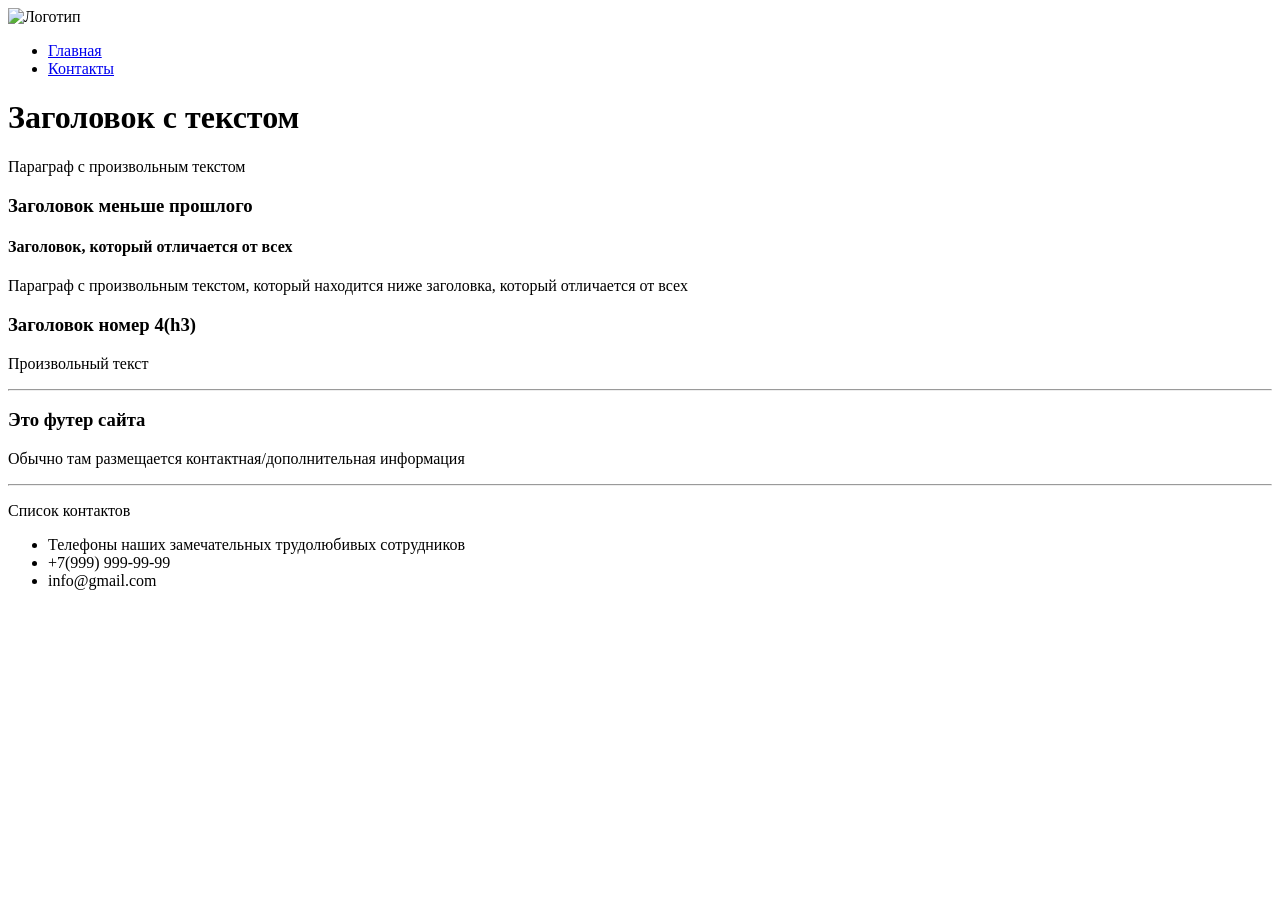
==== index.html @ b41cf0ed "fix" ====
<!DOCTYPE html>
<html lang="ru">
<head>
    <meta charset="UTF-8">
    <title>Главная страница</title>
    <link rel="stylesheet" href="style.css">
</head>
<body>
    <header>
        <img src="assets/head-icon.jpg" alt="Логотип" width="150px" height="150px">
        <nav class="bread">
            <ul>
                <li><a href="index.html">Главная</a></li>
                <li><a href="contacts.html">Контакты</a></li>
            </ul>
        </nav>
    </header>

    <main>
        <h1>Заголовок с текстом</h1>
        <p>Параграф с произвольным текстом</p>
        
        <h3>Заголовок меньше прошлого</h3>
        
        <h4>Заголовок, который отличается от всех</h4>
        <p>Параграф с произвольным текстом, который находится ниже заголовка, который отличается от всех</p>
        
        <h3>Заголовок номер 4(h3)</h3>
        <p>Произвольный текст</p>

        <hr>
    </main>

    <footer>
        <h3>Это футер сайта</h3>
        <p>Обычно там размещается контактная/дополнительная информация</p>
        
        <hr>

        <p>Список контактов</p>
        <ul>
            <li>Телефоны наших замечательных трудолюбивых сотрудников</li>
            <li>+7(999) 999-99-99</li>
            <li>info@gmail.com</li>
        </ul>
    </footer>
</body>
</html>
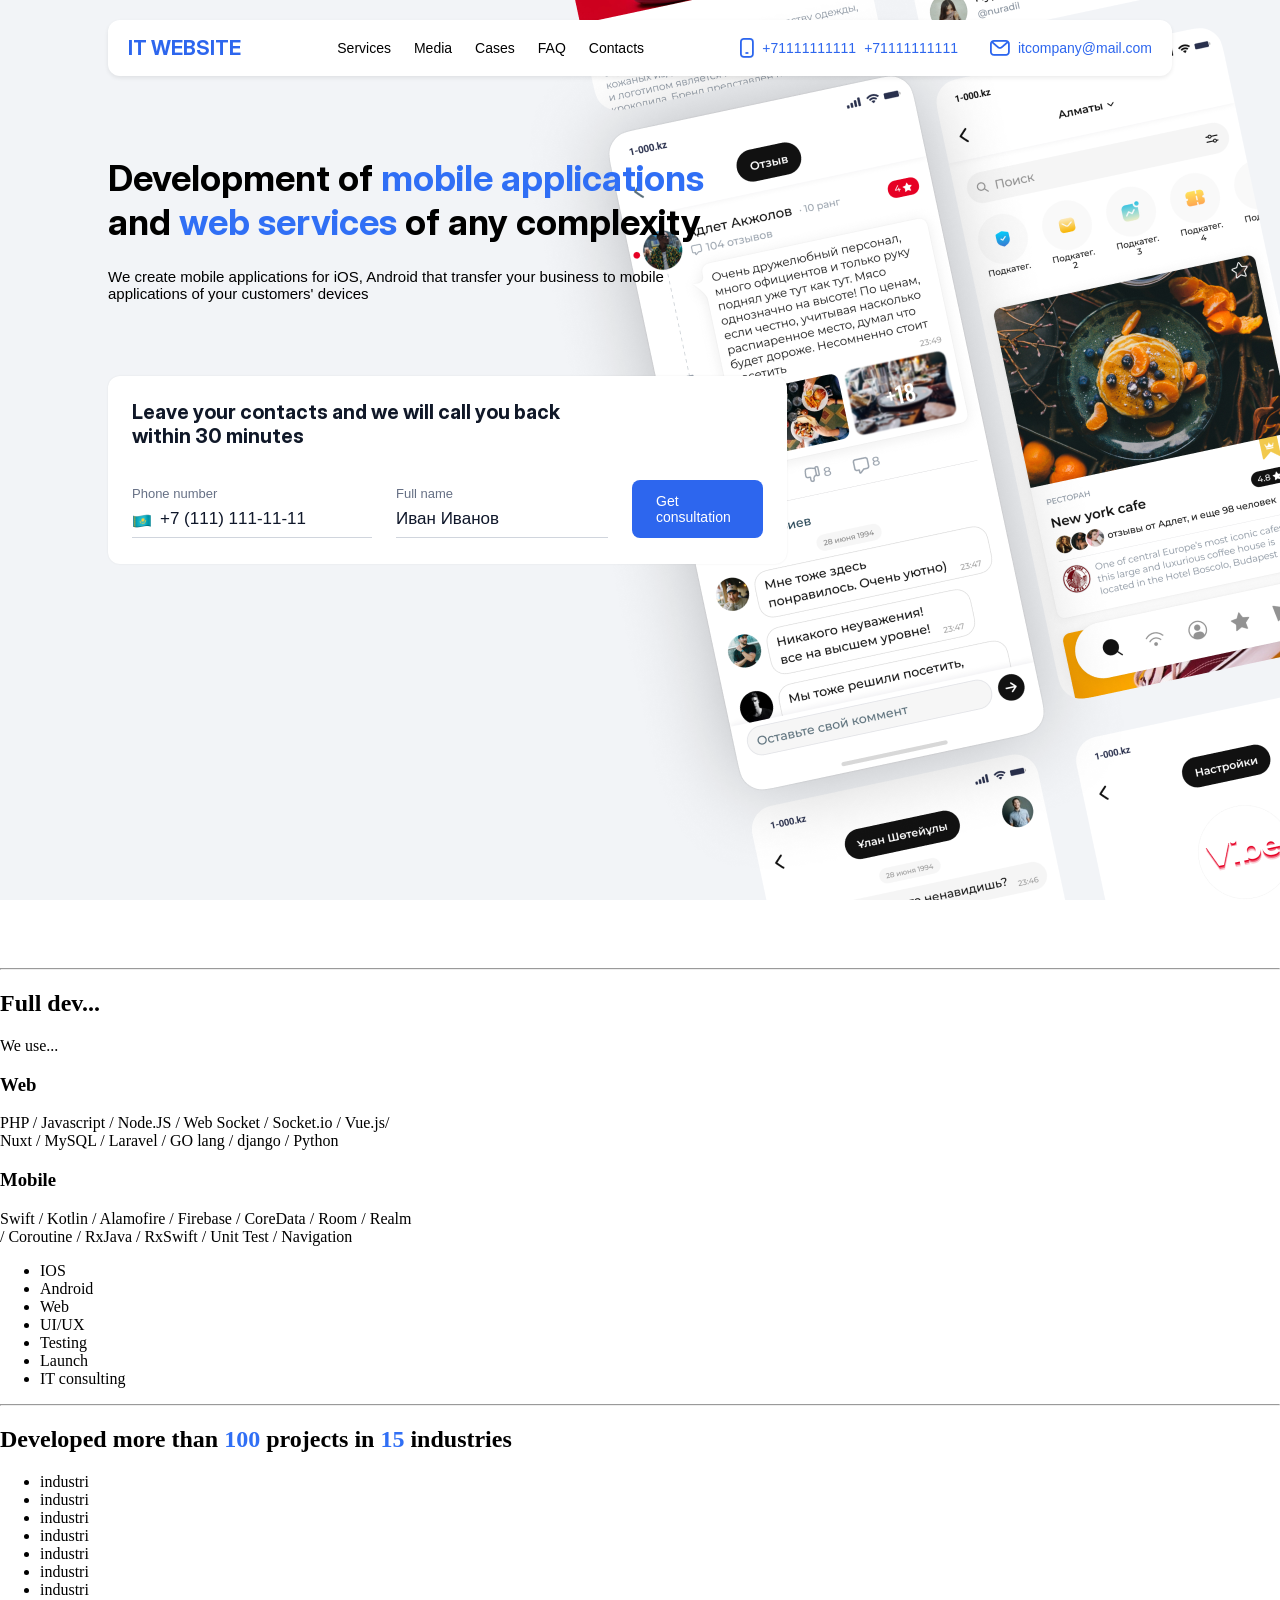
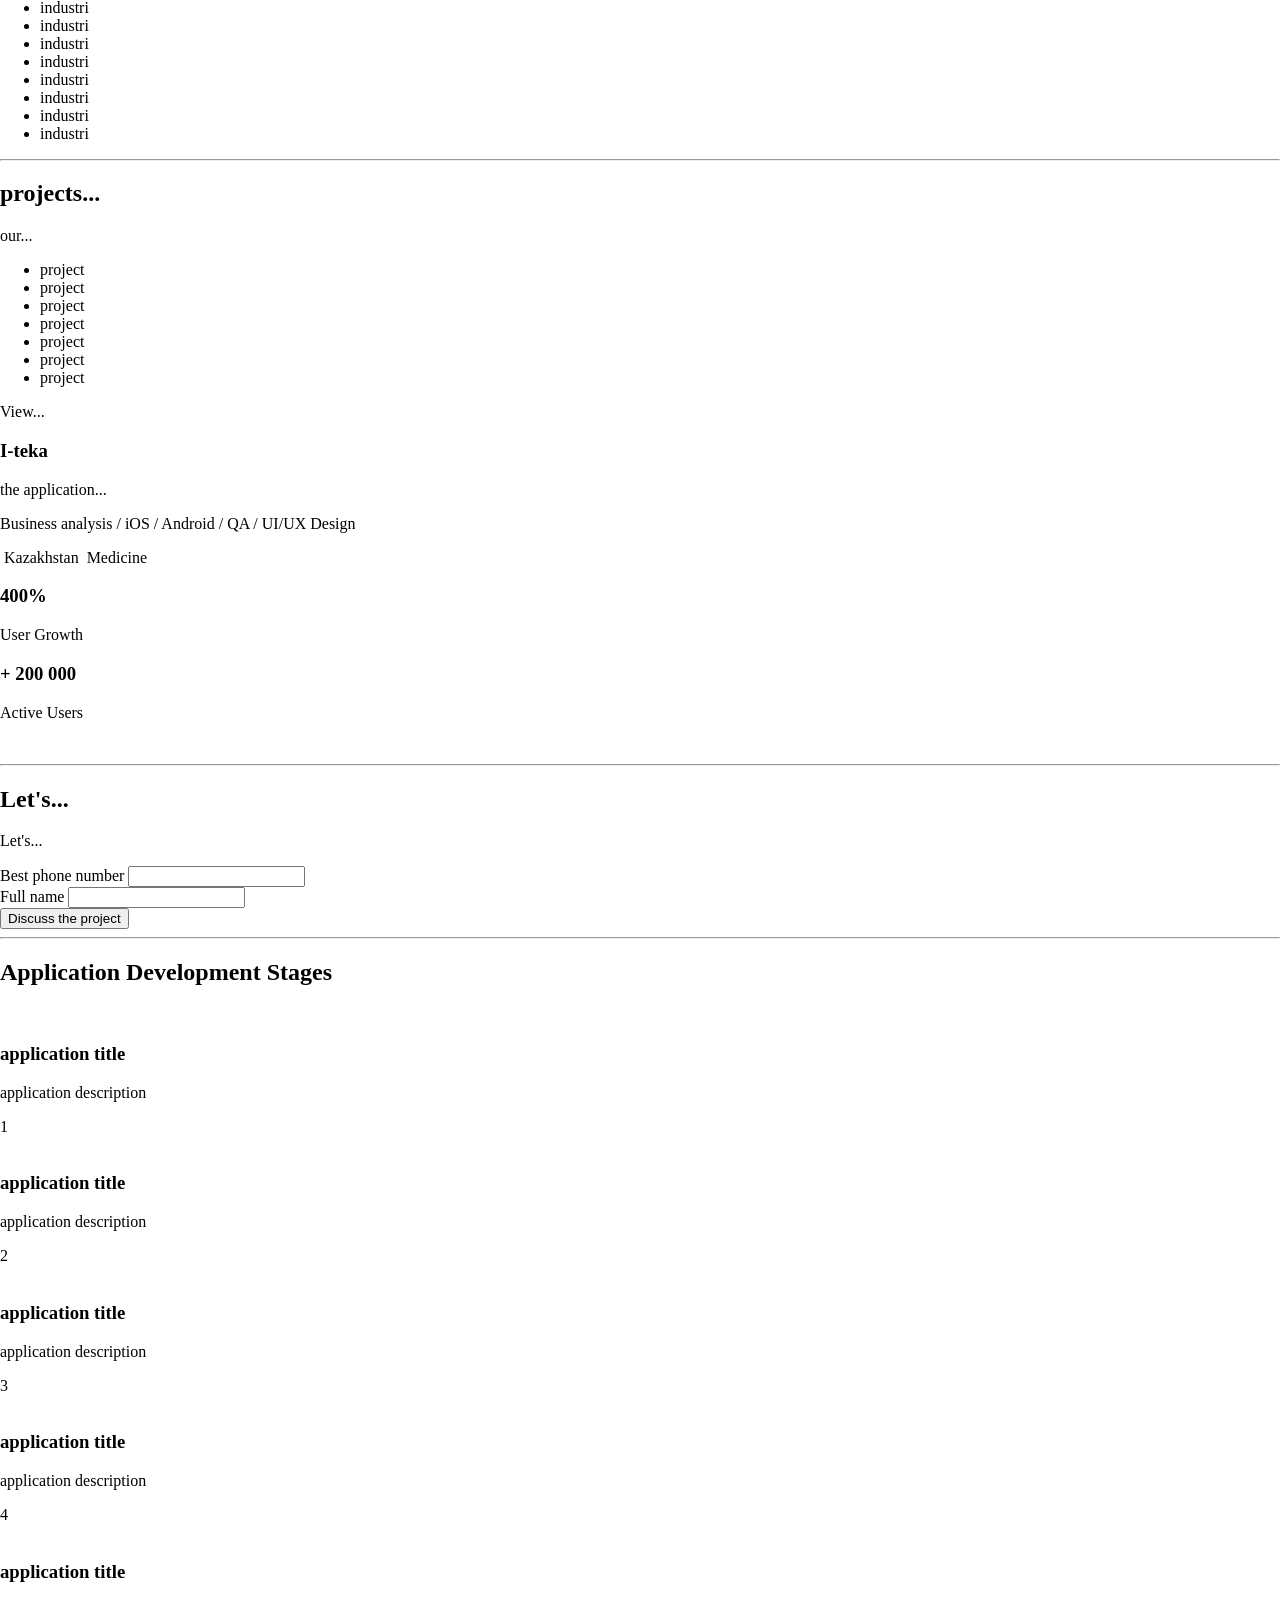
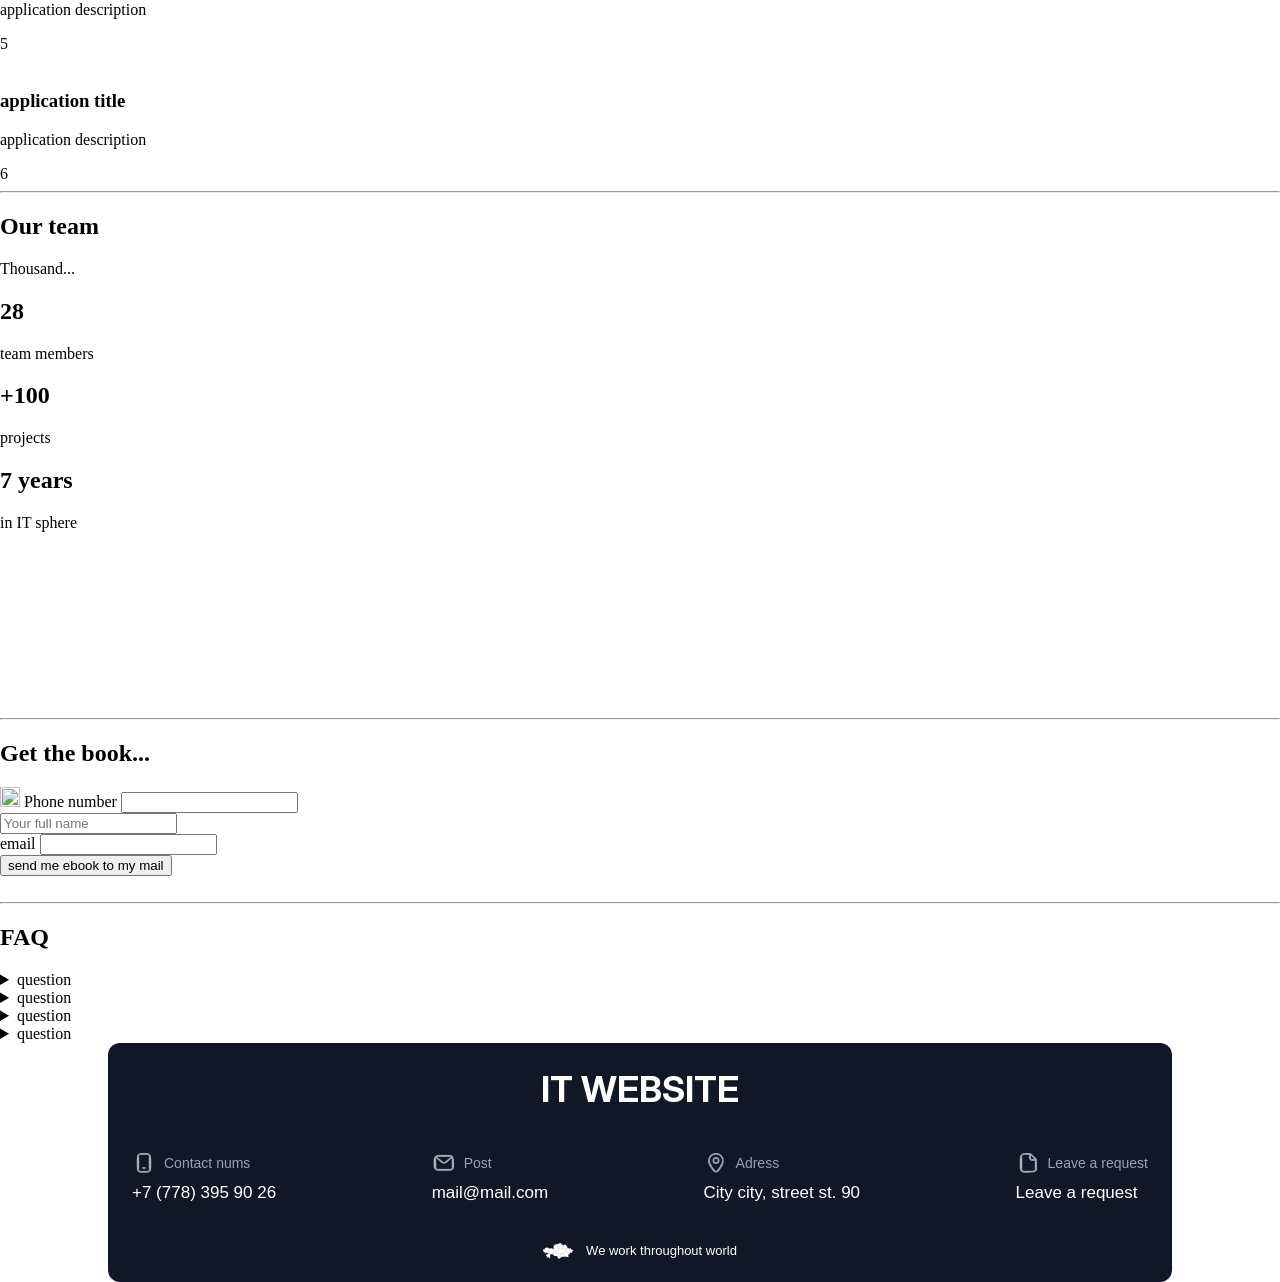
==== commit 00f47c03: "feat: выполнена работа" ====
--- a/index.html
+++ b/index.html
@@ -2,47 +2,413 @@
 <html lang="ru">
 <head>
     <meta charset="UTF-8">
-    <title>Главная страница</title>
-    <link rel="stylesheet" href="style.css">
+    <meta name="viewport" content="width=device-width, initial-scale=1.0">
+    <link rel="stylesheet" href="src/styles/style.css">
+    <title>4 лабораторная</title>
 </head>
 <body>
-    <header>
-        <img src="assets/head-icon.jpg" alt="Логотип" width="150px" height="150px">
-        <nav class="bread">
+    <header class="header">
+        <span class="header_title accent_color">IT WEBSITE</span>
+
+        <nav class="header_navbar">
             <ul>
-                <li><a href="index.html">Главная</a></li>
-                <li><a href="contacts.html">Контакты</a></li>
+                <li><a href="#Services" class="navbar_text">Services</a></li>
+                <li><a href="#Media" class="navbar_text">Media</a></li>
+                <li><a href="#Cases" class="navbar_text">Cases</a></li>
+                <li><a href="#FAQ" class="navbar_text">FAQ</a></li>
+                <li><a href="#Contacts" class="navbar_text">Contacts</a></li>
             </ul>
         </nav>
+
+        <address class="header_contacts">
+            <div class="header_phones">
+                <img src="src/img/header_phone.jpg" class="header_img_phone">
+                <a href="tel:+71111111111" class="accent_color">+71111111111</a>
+                <a href="tel:+71111111111" class="accent_color">+71111111111</a>
+            </div>
+
+            <div class="header_email">
+                <img src="src/img/header_mail.jpg" class="header_img_mail">
+                <a href="mailto:itcompany@mail.com" class="accent_color">itcompany@mail.com</a>
+            </div>
+        </address>
     </header>
 
     <main>
-        <h1>Заголовок с текстом</h1>
-        <p>Параграф с произвольным текстом</p>
+        <section class="main_section">
+            <div class="section_content">
+                <h1 class="section_title">
+                    Development of <span class="blue_clr">mobile
+                    applications </span> and <span class="blue_clr">web services</span> of
+                    any complexity
+                </h1>
+
+                <p class="section_description">
+                    We create mobile applications for iOS, Android that transfer your 
+                    business to mobile applications of your customers' devices
+                </p>
+            </div>
+
+            <form action="#" method="post" class="contact_form">
+                <h2 class="contact_form_title"> 
+                    Leave your contacts and we will call you back within 30 minutes
+                </h2>
+
+                <div class="form_container">
+                    <div class="contact_form_element">
+                        <label for="phone">Phone number</label>
+                        <div class="phone_block">
+                            <img src="src/img/flag.png" class="country_img">
+                            <input id="phone" type="tel" placeholder="+7 (111) 111-11-11">
+                        </div>
+                    </div>
+
+                    <div class="contact_form_element">
+                        <label for="name">Full name</label>
+                        <input id="name" type="text" placeholder="Иван Иванов">
+                    </div>
+                    
+                    <button class="contact_form_button" type="submit">Get consultation</button>
+                </div>
+            </form>
+        </section>
+
+        <hr>
+
+        <section class="cycle_section">
+            <div class="cycle_left_case">
+                <h2 class="cycle_title">
+                    Full dev...
+                </h2>
+                <p class="cycle_description">
+                    We use...
+                </p>
+
+                <h3>Web</h3>
+                <p>
+                    PHP / Javascript / Node.JS / Web Socket / Socket.io / Vue.js/ <br>
+                    Nuxt / MySQL / Laravel / GO lang / django / Python
+                </p>
+                
+                <h3>Mobile</h3>
+                <p>
+                    Swift / Kotlin / Alamofire / Firebase / CoreData / Room / Realm <br>
+                    / Coroutine / RxJava / RxSwift / Unit Test / Navigation
+                </p>
+            </div>
+
+            <div class="cycle_right_case">
+                <ul class="technologies_list">
+                    <li><a href="">IOS <span class="link_arrow"></span></a></li>
+                    <li><a href="">Android <span class="link_arrow"></span></a></li>
+                    <li><a href="">Web <span class="link_arrow"></span></a></li>
+                    <li><a href="">UI/UX <span class="link_arrow"></span></a></li>
+                    <li><a href="">Testing <span class="link_arrow"></span></a></li>
+                    <li><a href="">Launch <span class="link_arrow"></span></a></li>
+                    <li><a href="">IT consulting <span class="link_arrow"></span></a></li>
+                </ul>
+            </div>
+        </section>
+
+        <hr>
+
+        <section class="industries">
+            <h2 class="industries_title">
+                Developed more than <span class="blue_clr">100</span>
+                projects in <span class="blue_clr">15</span> industries
+            </h2>
+
+            <ul class="industries_list">
+                <li class="industries_list_element"><img src="" class="industries_list_img">industri</li>
+                <li class="industries_list_element"><img src="" class="industries_list_img">industri</li>
+                <li class="industries_list_element"><img src="" class="industries_list_img">industri</li>
+                <li class="industries_list_element"><img src="" class="industries_list_img">industri</li>
+                <li class="industries_list_element"><img src="" class="industries_list_img">industri</li>
+                <li class="industries_list_element"><img src="" class="industries_list_img">industri</li>
+                <li class="industries_list_element"><img src="" class="industries_list_img">industri</li>
+                <li class="industries_list_element"><img src="" class="industries_list_img">industri</li>
+                <li class="industries_list_element"><img src="" class="industries_list_img">industri</li>
+                <li class="industries_list_element"><img src="" class="industries_list_img">industri</li>
+                <li class="industries_list_element"><img src="" class="industries_list_img">industri</li>
+                <li class="industries_list_element"><img src="" class="industries_list_img">industri</li>
+                <li class="industries_list_element"><img src="" class="industries_list_img">industri</li>
+                <li class="industries_list_element"><img src="" class="industries_list_img">industri</li>
+                <li class="industries_list_element"><img src="" class="industries_list_img">industri</li>
+            </ul>
+        </section>
+
+        <hr>
+
+        <section class="projects">
+            <h2 class="projects_title">projects...</h2>
+            <p class="projects_description">
+                our...
+            </p>
+
+            <div class="projects_items_list">
+                <nav class="projects_navbar">
+                    <ul class="projects_list">
+                        <li><a href="">project</a></li>
+                        <li><a href="">project</a></li>
+                        <li><a href="">project</a></li>
+                        <li><a href="">project</a></li>
+                        <li><a href="">project</a></li>
+                        <li><a href="">project</a></li>
+                        <li><a href="">project</a></li>
+                    </ul>
+                </nav>
+
+                <a class="projects_button" href="">View...</a>
+            </div>
+
+            <article class="projects_article">
+                <h3 class="projects_article_title">I-teka</h3>
+                <p class="projects_article_description">
+                    the application...
+                </p>
+
+                <p class="projects_article_list">
+                    Business analysis / iOS / Android / QA / UI/UX Design
+                </p>
+
+                <div class="projects_article_tags">
+                    <img src="" class="projects_article_tag_img">
+                    <span class="projects_article_tag_text">Kazakhstan</span>
+                    
+                    <img src="" class="projects_article_tag_img">
+                    <span class="projects_article_tag_text">Medicine</span>
+                </div>
+
+                <div class="projects_article_stats">
+                    <h3 class="projects_article_stats_title">400%</h3>
+                    <p class="projects_article_stats_description">User Growth</p>
+                    
+                    <h3 class="projects_article_stats_title">+ 200 000</h3>
+                    <p class="projects_article_stats_description">Active Users</p>
+                </div>
+                
+                <div class="download_images">
+                    <img src="" class="download_images_item">
+                    <img src="" class="download_images_item">
+                </div>
+            </article>
+        </section>
+
+        <hr>
+
+        <section class="discuss">
+            <div class="discuss_left_case">
+                <h2 class="discuss_title">
+                    Let's...
+                </h2>
+
+                <p class="discuss_description">
+                    Let's...
+                </p>
+            </div>
+
+            <div class="discuss_right_case">
+                <form action="#" method="post" class="discuss_form">
+                    <div class="discuss_form_item">
+                        <label for="discuss_phone_field">Best phone number</label>
+                        <input id="discuss_phone_field" type="tel">
+                    </div>
+
+                    <div class="discuss_form_item">
+                        <label for="discuss_name_field">Full name</label>
+                        <input id="discuss_name_field" type="text">
+                    </div>
+
+                    <button class="discuss_form_button" type="submit">Discuss the project</button>
+                </form>
+            </div>
+        </section>
+
+        <hr>
+
+        <section class="application">
+            <h2 class="application_title">Application Development Stages</h2>
+
+            <div class="application_item">
+                <img src="" class="application_img">
+                <h3 class="application_item_title">application title</h3>
+                <p class="application_description">application description</p>
+                <span class="background_number">1</span>
+            </div>
+
+            <div class="application_item">
+                <img src="" class="application_img">
+                <h3 class="application_item_title">application title</h3>
+                <p class="application_description">application description</p>
+                <span class="background_number">2</span>
+            </div>
+
+            <div class="application_item">
+                <img src="" class="application_img">
+                <h3 class="application_item_title">application title</h3>
+                <p class="application_description">application description</p>
+                <span class="background_number">3</span>
+            </div>
+
+            <div class="application_item">
+                <img src="" class="application_img">
+                <h3 class="application_item_title">application title</h3>
+                <p class="application_description">application description</p>
+                <span class="background_number">4</span>
+            </div>
+
+            <div class="application_item">
+                <img src="" class="application_img">
+                <h3 class="application_item_title">application title</h3>
+                <p class="application_description">application description</p>
+                <span class="background_number">5</span>
+            </div>
+
+            <div class="application_item">
+                <img src="" class="application_img">
+                <h3 class="application_item_title">application title</h3>
+                <p class="application_description">application description</p>
+                <span class="background_number">6</span>
+            </div>
+        </section>
+
+        <hr>
+
+        <section class="team">
+            <div class="team_left_case">
+                <h2 class="team_title">Our team</h2>
+                <p class="team_description">
+                    Thousand...
+                </p>
+
+                <div class="team_stats">
+                    <h2 class="team_stats_title">28</h2>
+                    <p class="team_stats_description">team members</p>
+                </div>
+
+                <div class="team_stats">
+                    <h2 class="team_stats_title">+100</h2>
+                    <p class="team_stats_description">projects</p>
+                </div>
+
+                <div class="team_stats">
+                    <h2 class="team_stats_title">7 years</h2>
+                    <p class="team_stats_description">in IT sphere</p>
+                </div>
+            </div>
+
+            <div class="team_right_case">
+                <figure class="video_figure">
+                    <video src=""></video>
+                </figure>
+            </div>
+        </section>
+
+        <hr>
+
+        <section class="book">
+            <div class="book_text">
+                <h2 class="book_title">
+                    Get the book...
+                </h2>
+
+                <form action="#" method="post" class="book_form">
+                    <div class="book_form_item">
+                        <img src="" class="country_img">
+                        <label for="book_phone_field">Phone number</label>
+                        <input id="book_phone_field" type="tel">
+                    </div>
+                    
+                    <div class="book_form_item">
+                        <input id="book_name_field" type="text" placeholder="Your full name">
+                    </div>
+
+                    <div class="book_form_item">
+                        <label for="book_email_field">email</label>
+                        <input id="book_email_field" type="email">
+                    </div>
+
+                    <button class="book_form_button" type="submit">send me ebook to my mail</button>
+                </form>
+            </div>
+
+            <img src="" class="book_img">
+        </section>
+
+        <hr>
+
+        <section class="faq">
+            <h2 class="faq_title">FAQ</h2>
+
+            <div class="faq_list">
+                <details class="faq_item">
+                    <summary class="faq_question">question</summary>
+                    <p class="faq_answer">answer</p>
+                </details>
+
+                <details class="faq_item">
+                    <summary class="faq_question">question</summary>
+                    <p class="faq_answer">answer</p>
+                </details>
+                
+                <details class="faq_item">
+                    <summary class="faq_question">question</summary>
+                    <p class="faq_answer">answer</p>
+                </details>
+
+                <details class="faq_item">
+                    <summary class="faq_question">question</summary>
+                    <p class="faq_answer">answer</p>
+                </details>
+            </div>
+        </section>
+    </main>
+
+    <footer class="footer">
+        <a href="" class="footer_title">IT WEBSITE</a>
         
-        <h3>Заголовок меньше прошлого</h3>
+        <div class="footer_items">
+            <div class="footer_item">
+                <div class="footer_item_title">
+                    <img src="src/img/phone_footer.png" class="footer_item_title_icon">
+                    <p class="footer_item_description">Contact nums</p>
+                </div>
+
+                <p class="footer_item_info">+7 (778) 395 90 26</p>
+            </div>
+
+            <div class="footer_item">
+                <div class="footer_item_title">
+                    <img src="src/img/email_footer.png" class="footer_item_title_icon">
+                    <p class="footer_item_description">Post</p>
+                </div>
+    
+                <p class="footer_item_info">mail@mail.com</p>
+            </div>
+            
+            <div class="footer_item">
+                <div class="footer_item_title">
+                    <img src="src/img/geo_footer.png" class="footer_item_title_icon">
+                    <p class="footer_item_description">Adress</p>
+                </div>
+    
+                <p class="footer_item_info">City city, street st. 90</p>
+            </div>
+            
+            <div class="footer_item">
+                <div class="footer_item_title">
+                    <img src="src/img/doc_footer.png" class="footer_item_title_icon">
+                    <p class="footer_item_description">Leave a request</p>
+                </div>
+    
+                <p class="footer_item_info">Leave a request</p>
+            </div>
+        </div>
         
-        <h4>Заголовок, который отличается от всех</h4>
-        <p>Параграф с произвольным текстом, который находится ниже заголовка, который отличается от всех</p>
-        
-        <h3>Заголовок номер 4(h3)</h3>
-        <p>Произвольный текст</p>
-
-        <hr>
-    </main>
-
-    <footer>
-        <h3>Это футер сайта</h3>
-        <p>Обычно там размещается контактная/дополнительная информация</p>
-        
-        <hr>
-
-        <p>Список контактов</p>
-        <ul>
-            <li>Телефоны наших замечательных трудолюбивых сотрудников</li>
-            <li>+7(999) 999-99-99</li>
-            <li>info@gmail.com</li>
-        </ul>
+        <div class="footer_world">
+            <img src="src/img/footer_info.png" class="footer_world_img">
+            <p class="footer_world_txt">We work throughout world</p>
+        </div>
     </footer>
 </body>
-</html>+</html>
--- a/src/styles/style.css
+++ b/src/styles/style.css
@@ -0,0 +1,273 @@
+@import url(fonts.css);
+
+a {
+    text-decoration: none;
+    font-style: normal;
+    color: #000000;
+}
+
+body {
+    position: relative;
+    margin: 0;
+    padding: 20px 0 0 0;
+}
+
+body::before {
+    content: "";
+    position: absolute;
+    top: 0;
+    left: 0;
+    width: 100%;
+    height: 900px;
+    z-index: -1;
+    background-color: #f2f4f7;
+    background-image: url(../img/background.png);
+    background-position: top right;
+    background-repeat: no-repeat;
+}
+
+
+.main_section {
+    min-height: 804px;
+}
+
+.header {
+    position: sticky;
+    top: 10px;
+    display: flex;
+    justify-content: space-between;
+    align-items: center;
+    gap: 80px;
+    background-color: #ffffff;
+    border-radius: 12px;
+    margin: 0 108px 20px;
+    padding: 0 20px;
+    height: 56px;
+    box-shadow: 0px 2px 4px 0px rgba(0, 0, 0, 0.08);
+}
+
+.header_navbar ul {
+    display: flex;
+    gap: 23px;
+    list-style: none;
+    margin: 0;
+    padding: 0;
+    font-family: 'SF-Pro-medium', sans-serif;
+    font-size: 14px;
+}
+
+.header_img_phone {
+    width: 14px;
+    height: 20px;
+}
+
+.header_img_mail {
+    width: 20px;
+    height: 16px;
+}
+
+.header_contacts {
+    display: flex;
+    align-items: center;
+    gap: 32px;
+    font-family: 'SF-Pro-medium', sans-serif;
+    font-size: 14px;
+}
+
+.header_phones, .header_email {
+    display: flex;
+    align-items: center;
+    gap: 8px;
+}
+
+.accent_color {
+    color: #2D66EE;
+}
+
+.header_title {
+    font-size: 20px;
+    font-family: 'Inter-Bold', sans-serif;
+}
+
+.section_title {
+    font-size: 36px;
+    font-family: 'Inter-Bold', sans-serif;
+}
+
+.section_title, .section_description {
+    margin: 0;
+}
+
+.blue_clr {
+    color: #306FF5;
+}
+
+.section_description {
+    font-size: 15px;
+    font-family: 'SF-Pro-medium', sans-serif;
+}
+
+.section_content {
+    display: flex;
+    flex-direction: column;
+    margin: 80px 0 0 108px;
+    gap: 24px;
+    width: 600px;
+    height: 220px;
+}
+
+.contact_form_title {
+    margin: 0;
+    font-size: 20px;
+    font-family: 'Inter-Bold', sans-serif;
+    color: #101828;
+    width: 450px;
+}
+
+.contact_form_element {
+    display: flex;
+    align-self: flex-end;
+    font-size: 13px;
+    font-family: 'SF-Pro-medium', sans-serif;
+    color: #667085;
+    border-bottom: 0.7px solid rgba(208, 213, 221, 1);
+    gap: 4px;
+}
+
+.form_container {
+    display: flex;
+    flex-direction: row;
+}
+
+.contact_form_element {
+    display: flex;
+    flex-direction: column;
+    justify-content: space-between;
+}
+
+.contact_form_element input {
+    box-sizing: border-box;
+    border: none;
+    outline: none;
+    padding: 4px 0 8px;
+    font-family: 'SF-Pro-Regular', sans-serif;
+    font-size: 17px;
+}
+
+.contact_form_element input::placeholder {
+    color: #0f172a;
+}
+
+.contact_form {
+    width: 631px;
+    height: 140px;
+    border-radius: 12px;
+    padding: 24px;
+    gap: 32px;
+    background-color: #ffffff;
+    box-shadow: 0px 0px 2px 0px rgba(0, 0, 0, 0.08);
+    margin: 0 0 0 108px;
+}
+
+.form_container {
+    margin: 32px 0 0 0;
+    height: 58px;
+    gap: 24px;
+}
+
+.contact_form_button {
+    text-align: left;
+    width: 132px;
+    height: 58px;
+    border-radius: 8px;
+    padding: 11px 24px;
+    color: #ffffff;
+    background: rgba(45, 102, 238, 1);
+    border: none;
+    font-family: 'SF-Pro-SemiBold', sans-serif;
+    font-size: 14px;
+}
+
+.phone_block {
+    display: flex;
+    flex-direction: row;
+    align-items: center;
+    gap: 8px;
+}
+
+.country_img {
+    width: 20px;
+    height: 20px;
+}
+
+.footer {
+    height: 239px;
+    background-color: #101828;
+    color: #ffffff;
+    margin: 0 108px;
+    border-radius: 12px;
+}
+
+.footer_item_description {
+    font-family: 'SF-Pro-medium', sans-serif;
+    font-size: 14px;
+    color: #98A2B3;
+    margin: 0;
+}
+
+.footer_item_title_icon {
+    height: 24px;
+    width: 24px;
+}
+
+.footer_item_title {
+    display: flex;
+    flex-direction: row;
+    align-items: center;
+    gap: 8px;
+}
+
+.footer_item {
+    display: flex;
+    flex-direction: column;
+}
+
+.footer_title {
+    display: flex;
+    justify-content: center;
+    font-family: 'Inter-Bold', sans-serif;
+    color: #ffffff;
+    font-size: 36px;
+    padding: 24px 0 0 0;
+}
+
+.footer_items {
+    display: flex;
+    flex-direction: row;
+    justify-content: space-between;
+    margin: 40px 24px;
+    font-family: 'SF-Pro-SemiBold', sans-serif;
+    font-size: 17px;
+}
+
+.footer_item_info {
+    margin: 8px 0 0 0;
+}
+
+.footer_world_txt {
+    font-family: 'SF-Pro-Regular', sans-serif;
+    font-size: 13px;
+    margin: 0;
+}
+
+.footer_world_img {
+    height: 16px;
+    width: 31px;
+}
+
+.footer_world {
+    display: flex;
+    flex-direction: row;
+    justify-content: center;
+    gap: 12px;
+}
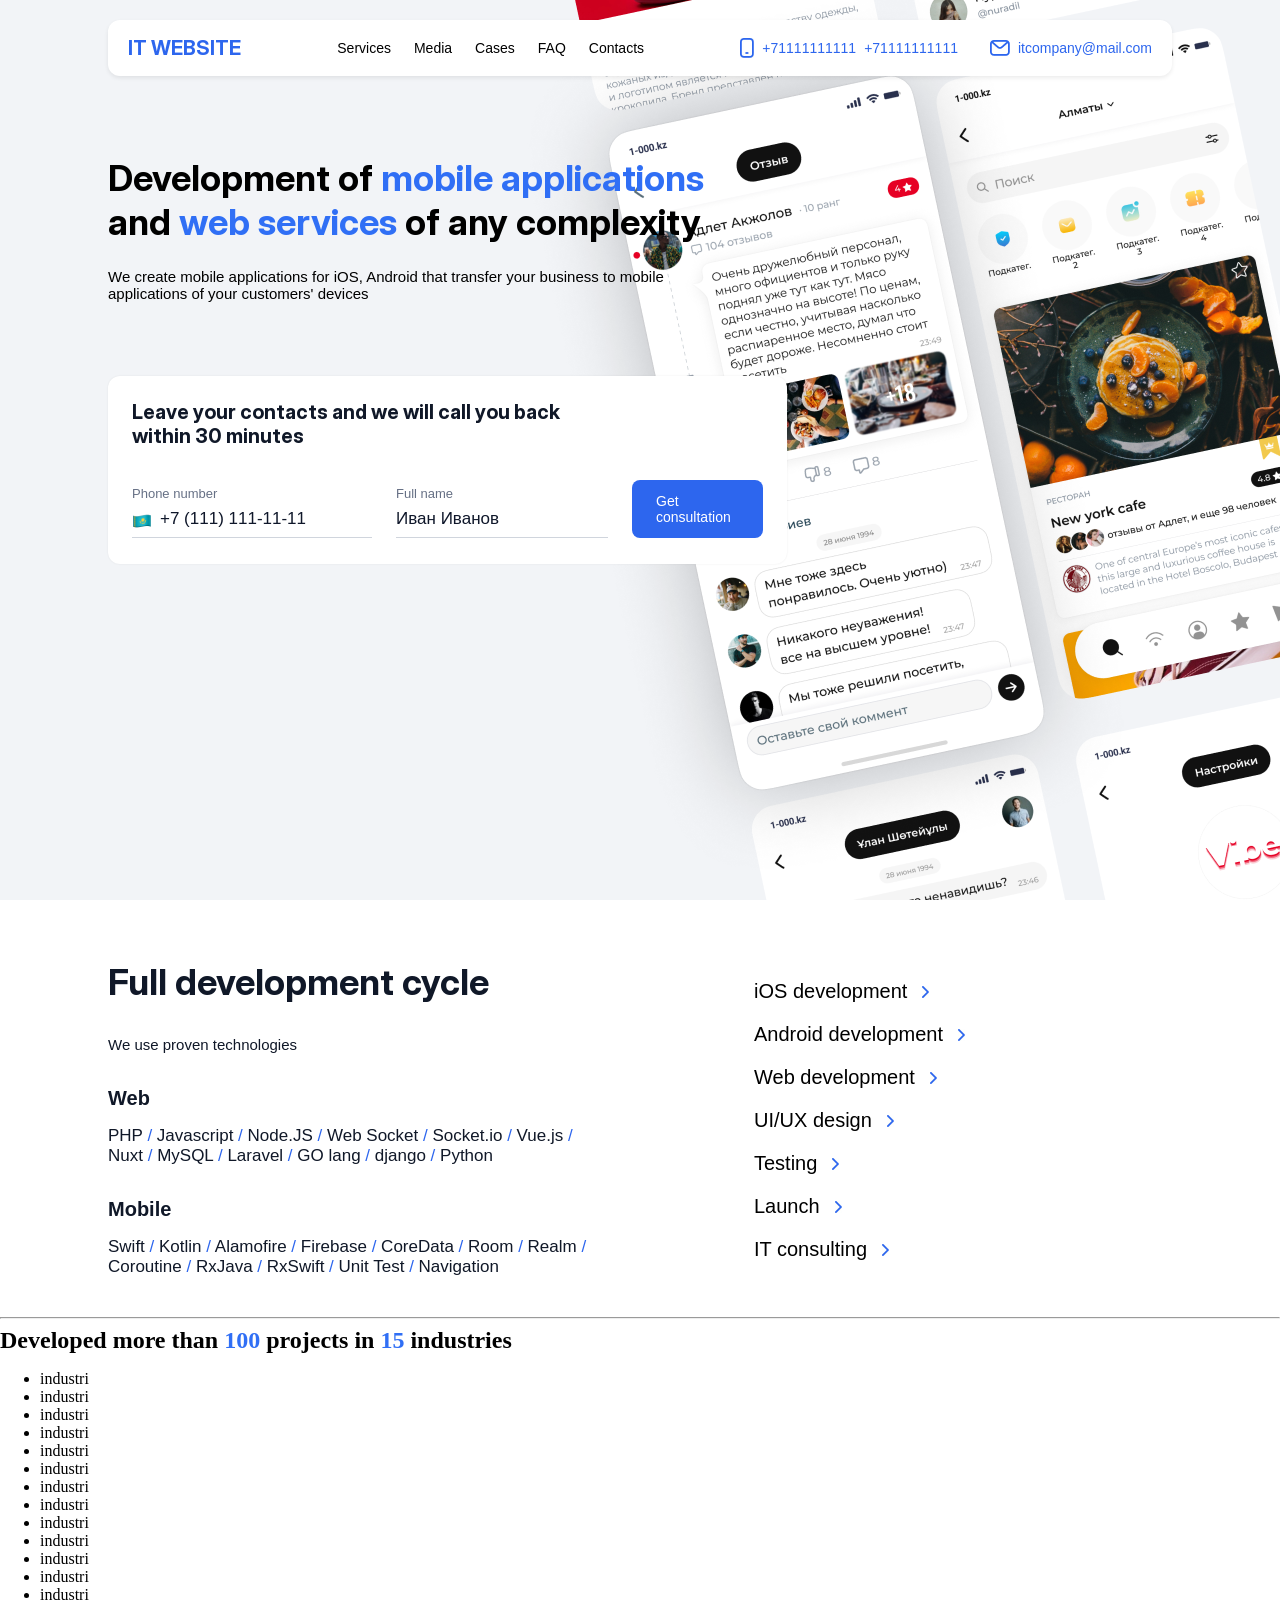
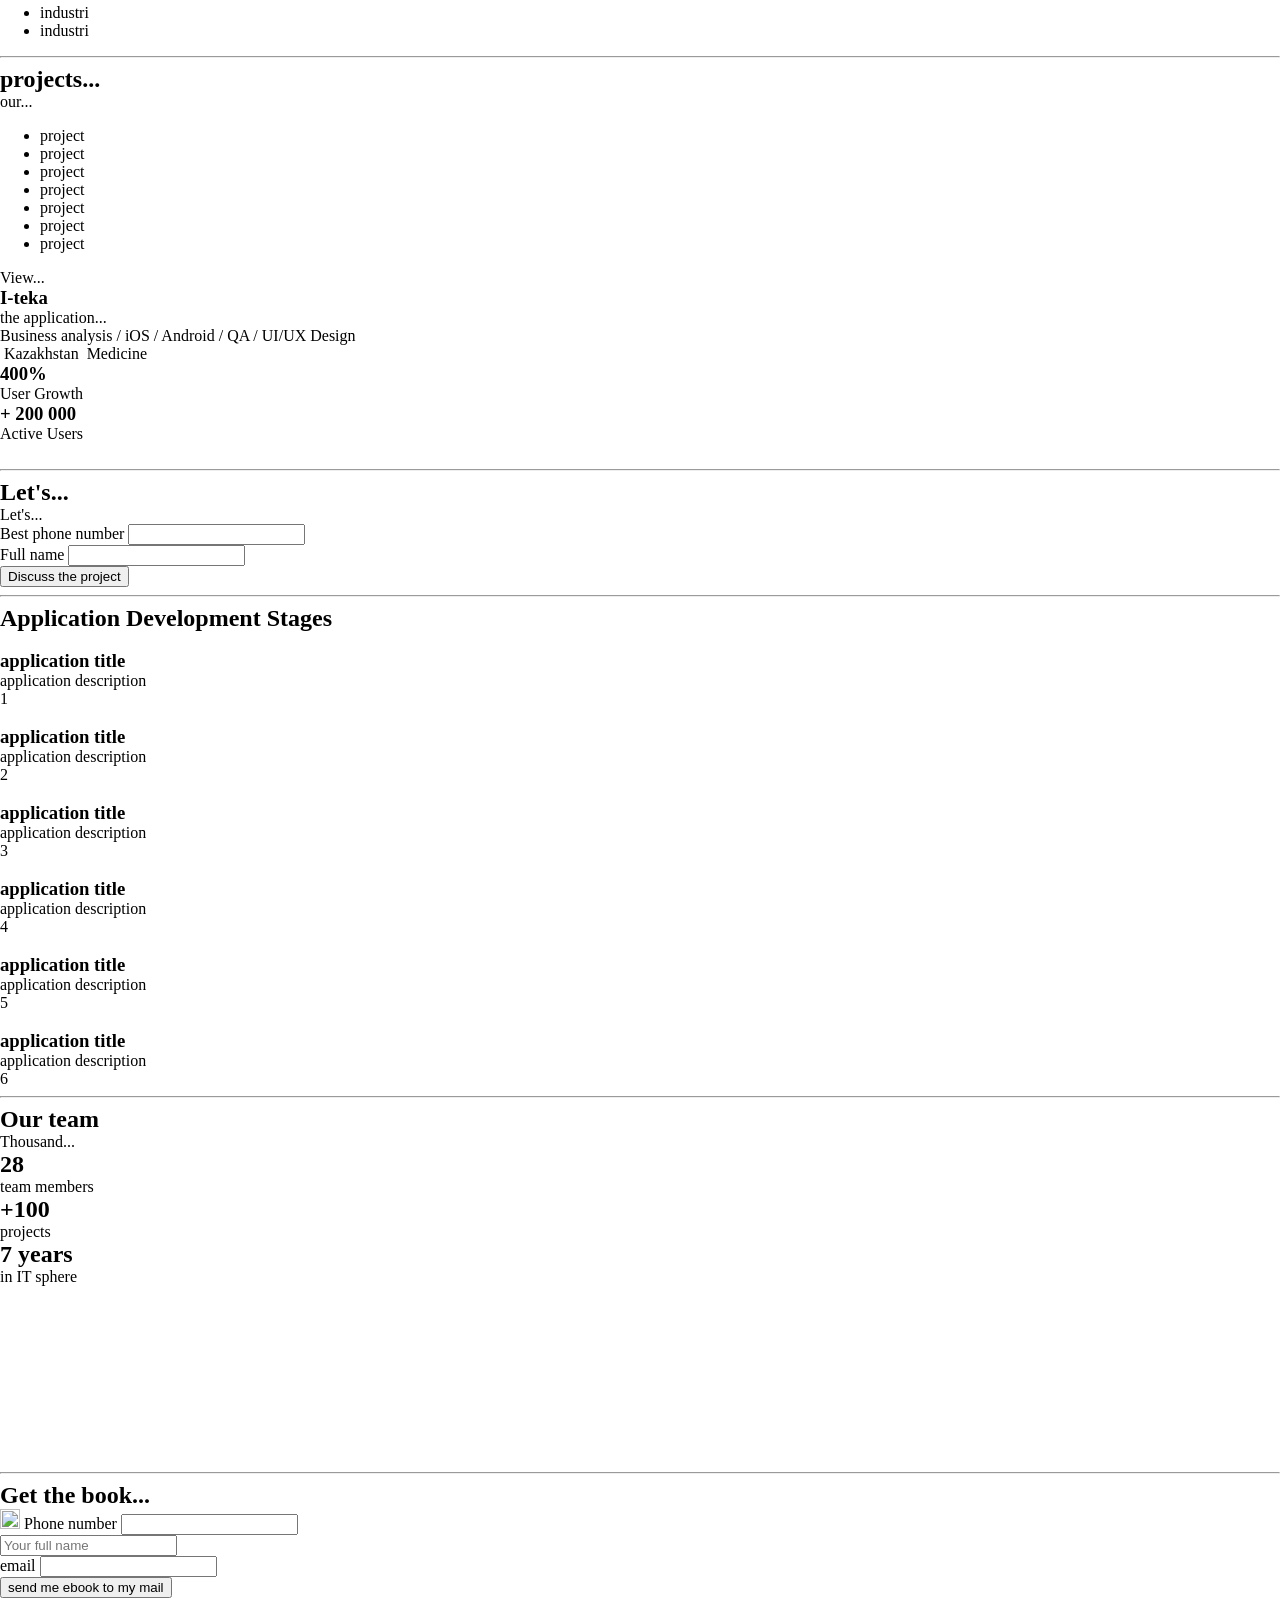
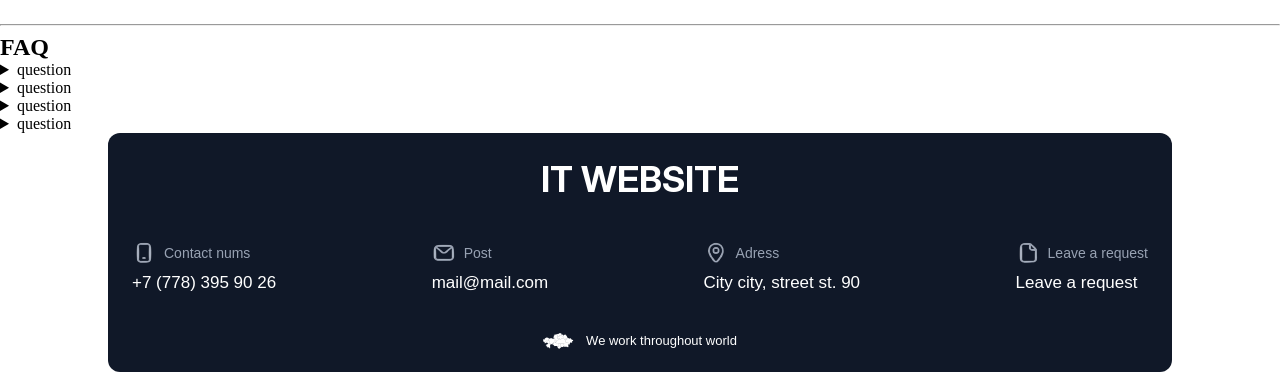
==== commit 199a2343: "feat: добавлена вторая страница" ====
--- a/index.html
+++ b/index.html
@@ -4,7 +4,7 @@
     <meta charset="UTF-8">
     <meta name="viewport" content="width=device-width, initial-scale=1.0">
     <link rel="stylesheet" href="src/styles/style.css">
-    <title>4 лабораторная</title>
+    <title>5 лабораторная</title>
 </head>
 <body>
     <header class="header">
@@ -73,39 +73,46 @@
             </form>
         </section>
 
-        <hr>
-
         <section class="cycle_section">
             <div class="cycle_left_case">
                 <h2 class="cycle_title">
-                    Full dev...
+                    Full development cycle
                 </h2>
                 <p class="cycle_description">
-                    We use...
-                </p>
-
-                <h3>Web</h3>
-                <p>
-                    PHP / Javascript / Node.JS / Web Socket / Socket.io / Vue.js/ <br>
-                    Nuxt / MySQL / Laravel / GO lang / django / Python
-                </p>
-                
-                <h3>Mobile</h3>
-                <p>
-                    Swift / Kotlin / Alamofire / Firebase / CoreData / Room / Realm <br>
-                    / Coroutine / RxJava / RxSwift / Unit Test / Navigation
-                </p>
+                    We use proven technologies
+                </p>
+
+                <div class="cycle_left_case_programm">
+                    <h3 class="cycle_subtitle">Web</h3>
+                    <p class="cycle_subdescription">
+                        PHP <span class="cycle_slash">/</span> Javascript <span class="cycle_slash">/</span> Node.JS 
+                        <span class="cycle_slash">/</span> Web Socket <span class="cycle_slash">/</span> Socket.io 
+                        <span class="cycle_slash">/</span> Vue.js <span class="cycle_slash">/</span>
+                        Nuxt <span class="cycle_slash">/</span> MySQL <span class="cycle_slash">/</span> Laravel <span class="cycle_slash">/</span> 
+                        GO lang <span class="cycle_slash">/</span> django <span class="cycle_slash">/</span> Python
+                    </p>
+                    
+                    <h3 class="cycle_subtitle">Mobile</h3>
+                    <p class="cycle_subdescription">
+                        Swift <span class="cycle_slash">/</span> Kotlin <span class="cycle_slash">/</span> 
+                        Alamofire <span class="cycle_slash">/</span> Firebase <span class="cycle_slash">/</span> 
+                        CoreData <span class="cycle_slash">/</span> Room <span class="cycle_slash">/</span> 
+                        Realm <span class="cycle_slash">/</span> Coroutine <span class="cycle_slash">/</span> 
+                        RxJava <span class="cycle_slash">/</span> RxSwift <span class="cycle_slash">/</span> 
+                        Unit Test <span class="cycle_slash">/</span> Navigation
+                    </p>
+                </div>
             </div>
 
             <div class="cycle_right_case">
                 <ul class="technologies_list">
-                    <li><a href="">IOS <span class="link_arrow"></span></a></li>
-                    <li><a href="">Android <span class="link_arrow"></span></a></li>
-                    <li><a href="">Web <span class="link_arrow"></span></a></li>
-                    <li><a href="">UI/UX <span class="link_arrow"></span></a></li>
-                    <li><a href="">Testing <span class="link_arrow"></span></a></li>
-                    <li><a href="">Launch <span class="link_arrow"></span></a></li>
-                    <li><a href="">IT consulting <span class="link_arrow"></span></a></li>
+                    <li><a href="">iOS  development<img src="src/img/strelka.png" class="link_arrow"></a></li>
+                    <li><a href="">Android development<img src="src/img/strelka.png" class="link_arrow"></a></li>
+                    <li><a href="">Web development<img src="src/img/strelka.png" class="link_arrow"></a></li>
+                    <li><a href="">UI/UX design<img src="src/img/strelka.png" class="link_arrow"></a></li>
+                    <li><a href="">Testing<img src="src/img/strelka.png" class="link_arrow"></a></li>
+                    <li><a href="">Launch<img src="src/img/strelka.png" class="link_arrow"></a></li>
+                    <li><a href="">IT consulting<img src="src/img/strelka.png" class="link_arrow"></a></li>
                 </ul>
             </div>
         </section>
--- a/src/styles/style.css
+++ b/src/styles/style.css
@@ -4,6 +4,10 @@
     text-decoration: none;
     font-style: normal;
     color: #000000;
+}
+
+p, h1, h2, h3 {
+    margin: 0;
 }
 
 body {
@@ -271,3 +275,72 @@
     justify-content: center;
     gap: 12px;
 }
+
+.cycle_section {
+    color: #101828;
+    margin: 0 108px;
+    display: flex;
+    flex-direction: row;
+    gap: 150px;
+}
+
+.cycle_title {
+    font-family: 'Inter-Bold', sans-serif;
+    font-size: 36px;
+}
+
+.cycle_subtitle {
+    font-family: 'SF-Pro-SemiBold', sans-serif;
+    font-size: 20px;
+}
+
+.cycle_description {
+    font-family: 'SF-Pro-SemiBold', sans-serif;
+    font-size: 15px;
+    margin: 32px 0 0 0;
+}
+
+.cycle_subdescription {
+    font-family: 'SF-Pro-SemiBold', sans-serif;
+    font-size: 17px;
+    margin: 16px 0 32px 0
+}
+
+.cycle_slash {
+    color: #2D66EE;
+}
+
+.cycle_left_case {
+    max-width: 496px;
+}
+
+.cycle_left_case_programm {
+    margin: 34px 0 0 0;
+}
+
+.technologies_list {
+    list-style: none;
+    padding: 0;
+    display: flex;
+    flex-direction: column;
+    gap: 20px;
+    font-family: 'SF-Pro-Regular', sans-serif;
+    font-size: 20px;
+    color: #1D2939;
+}
+
+.technologies_list li:hover {
+    font-family: 'SF-Pro-SemiBold', sans-serif;
+    color: #101828;
+    text-decoration: underline;
+    text-decoration-color: #2D66EE;
+    cursor: pointer;
+}
+
+.link_arrow {
+    color: #2D66EE;
+    padding: 0 0 0 15px;
+    height: 12px;
+    width: 7px;
+}
+
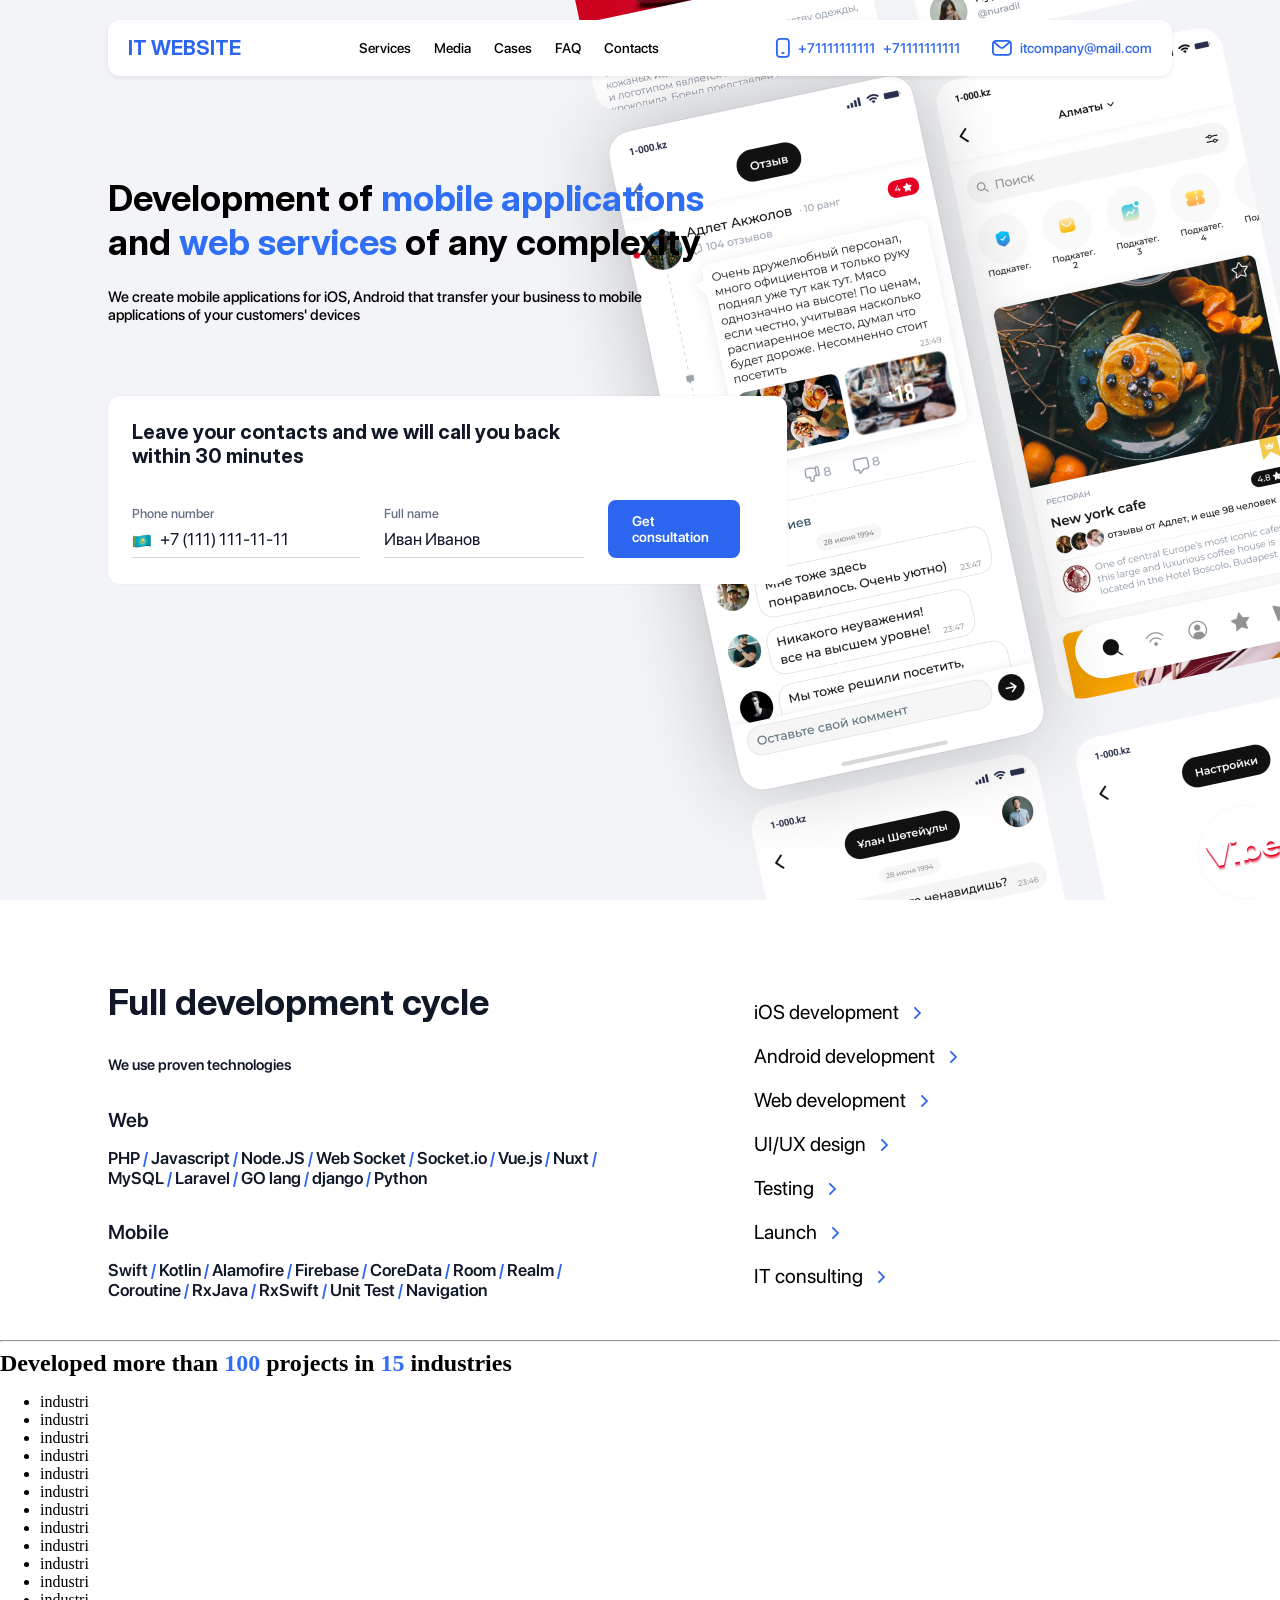
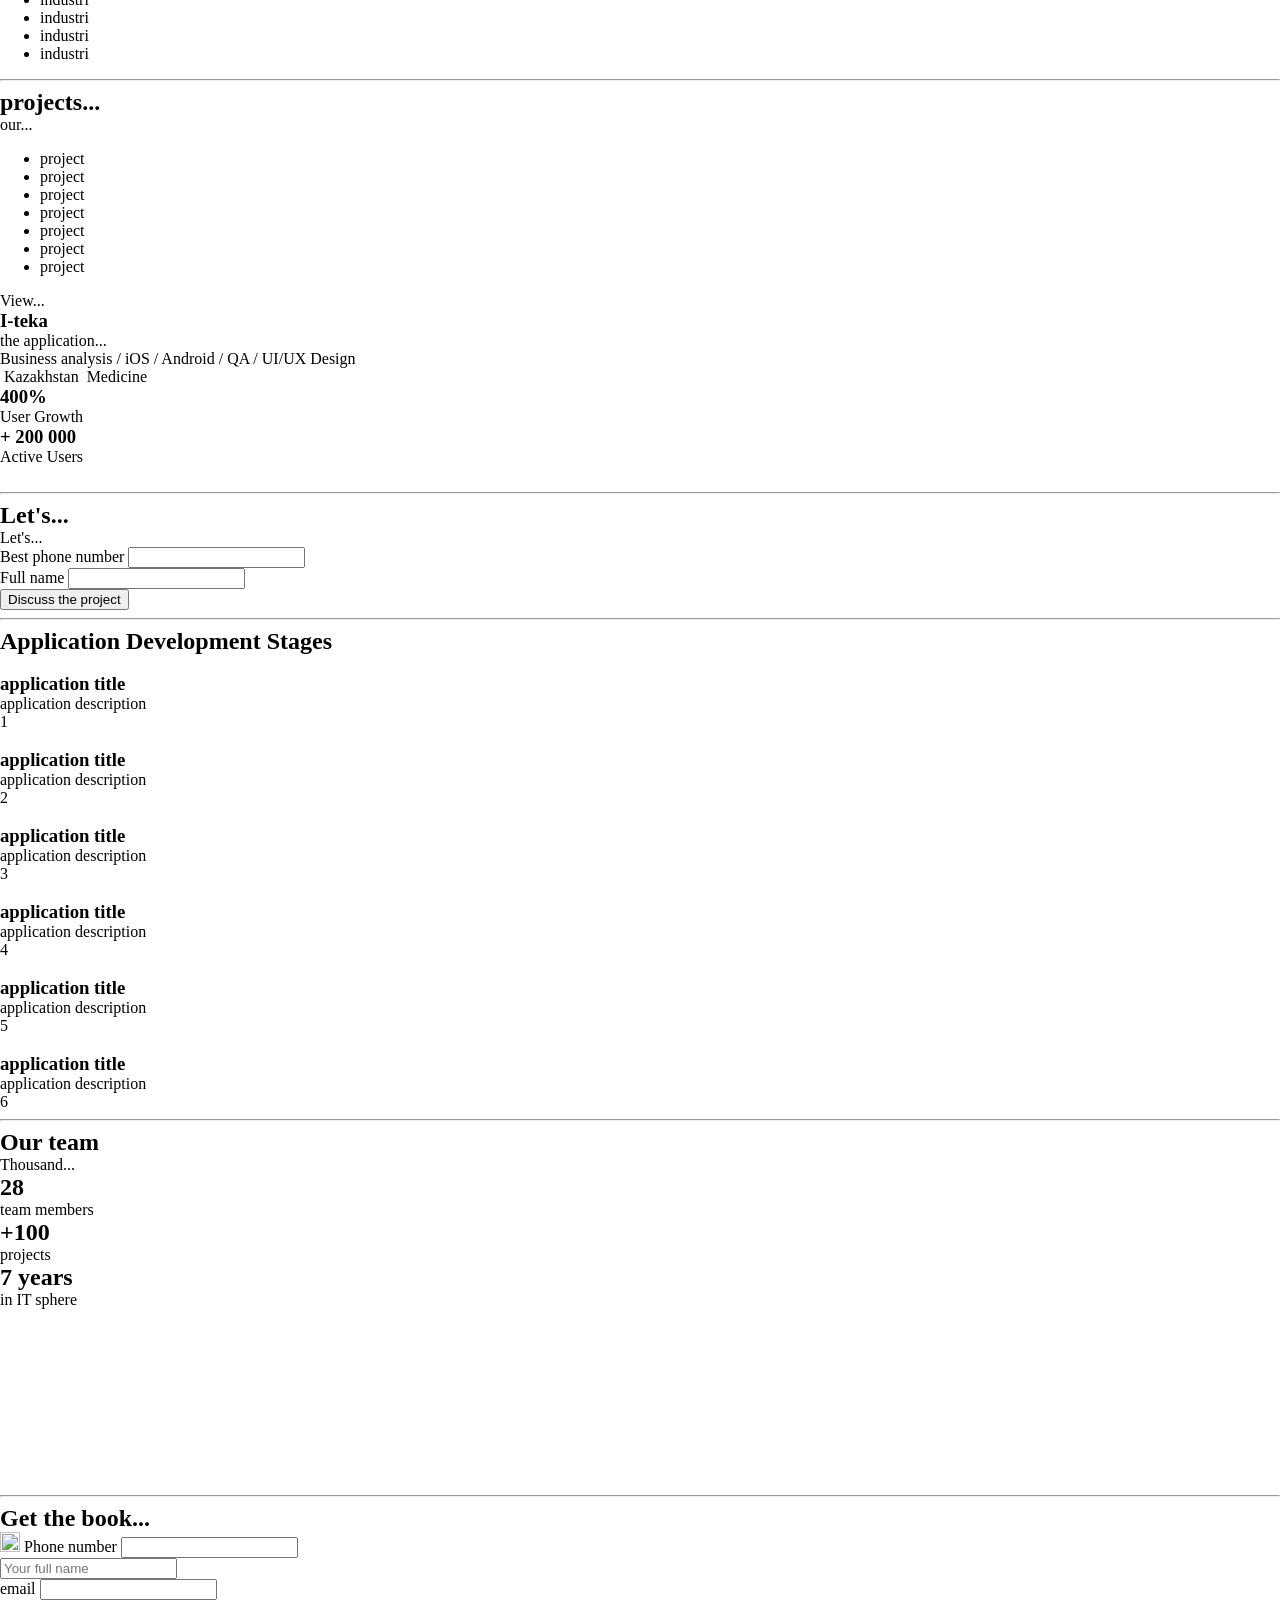
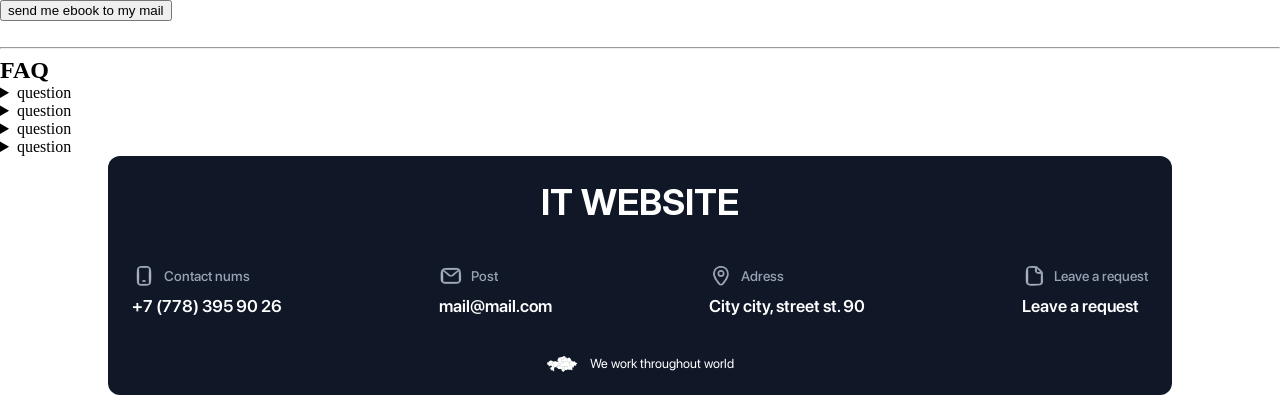
==== commit da4dbebf: "feat: сделана 5 лаба" ====
--- a/index.html
+++ b/index.html
@@ -8,30 +8,43 @@
 </head>
 <body>
     <header class="header">
+        <input type="checkbox" id="menu_toggle" class="header_toggle">
+        <label for="menu_toggle" class="header_burger" aria-label="Открыть меню"><span></span></label>
+
         <span class="header_title accent_color">IT WEBSITE</span>
 
-        <nav class="header_navbar">
-            <ul>
-                <li><a href="#Services" class="navbar_text">Services</a></li>
-                <li><a href="#Media" class="navbar_text">Media</a></li>
-                <li><a href="#Cases" class="navbar_text">Cases</a></li>
-                <li><a href="#FAQ" class="navbar_text">FAQ</a></li>
-                <li><a href="#Contacts" class="navbar_text">Contacts</a></li>
-            </ul>
-        </nav>
-
-        <address class="header_contacts">
-            <div class="header_phones">
-                <img src="src/img/header_phone.jpg" class="header_img_phone">
-                <a href="tel:+71111111111" class="accent_color">+71111111111</a>
-                <a href="tel:+71111111111" class="accent_color">+71111111111</a>
-            </div>
-
-            <div class="header_email">
-                <img src="src/img/header_mail.jpg" class="header_img_mail">
-                <a href="mailto:itcompany@mail.com" class="accent_color">itcompany@mail.com</a>
-            </div>
-        </address>
+        <div class="header_menu">
+            <label for="menu_toggle" class="header_close" aria-label="Закрыть меню"></label>
+            <span class="header_menu_title accent_color">IT WEBSITE</span>
+
+            <nav class="header_navbar">
+                <ul>
+                    <li><a href="#Services" class="navbar_text">Services</a></li>
+                    <li><a href="#Media" class="navbar_text">Media</a></li>
+                    <li><a href="#Cases" class="navbar_text">Cases</a></li>
+                    <li><a href="#FAQ" class="navbar_text">FAQ</a></li>
+                    <li><a href="#Contacts" class="navbar_text">Contacts</a></li>
+                </ul>
+            </nav>
+
+            <address class="header_contacts">
+                <div class="header_phones">
+                    <img src="src/img/header_phone.jpg" class="header_img_phone" alt="">
+                    <a href="tel:+71111111111" class="accent_color">+71111111111</a>
+                    <a href="tel:+71111111111" class="accent_color">+71111111111</a>
+                </div>
+
+                <div class="header_email">
+                    <img src="src/img/header_mail.jpg" class="header_img_mail" alt="">
+                    <a href="mailto:itcompany@mail.com" class="accent_color">itcompany@mail.com</a>
+                </div>
+            </address>
+        </div>
+
+        <a href="mailto:itcompany@mail.com" class="header_email_top accent_color">
+            <img src="src/img/header_mail.jpg" class="header_img_mail" alt="">
+            itcompany@mail.com
+        </a>
     </header>
 
     <main>
--- a/src/styles/style.css
+++ b/src/styles/style.css
@@ -14,6 +14,9 @@
     position: relative;
     margin: 0;
     padding: 20px 0 0 0;
+    display: flex;
+    flex-direction: column;
+    min-height: 100vh;
 }
 
 body::before {
@@ -38,6 +41,7 @@
 .header {
     position: sticky;
     top: 10px;
+    z-index: 50;
     display: flex;
     justify-content: space-between;
     align-items: center;
@@ -210,6 +214,7 @@
     color: #ffffff;
     margin: 0 108px;
     border-radius: 12px;
+    margin-top: auto;
 }
 
 .footer_item_description {
@@ -344,3 +349,457 @@
     width: 7px;
 }
 
+.header_toggle {
+    position: absolute;
+    opacity: 0;
+    pointer-events: none;
+}
+
+.header_burger,
+.header_close,
+.header_menu_title,
+.header_email_top {
+    display: none;
+}
+
+.header_menu {
+    display: contents;
+}
+
+
+@media (max-width: 768px) {
+    body {
+        padding-top: 20px;
+    }
+
+    body::before {
+        display: none;
+    }
+
+    .header {
+        display: grid;
+        grid-template-columns: 1fr auto 1fr;
+        height: 88px;
+        margin: 0 16px 20px;
+        padding: 0 24px;
+        gap: 16px;
+    }
+
+    .header_burger {
+        display: flex;
+        align-items: center;
+        justify-self: start;
+        box-sizing: border-box;
+        width: 44px;
+        height: 44px;
+        margin-left: -4px;
+        padding: 0 4px;
+        cursor: pointer;
+        border-radius: 8px;
+    }
+
+    .header_burger span {
+        position: relative;
+        width: 36px;
+        height: 4px;
+        background-color: #2D66EE;
+    }
+
+    .header_toggle:focus-visible + .header_burger,
+    .header_close:focus-visible {
+        outline: 2px solid #2D66EE;
+    }
+
+    .header_title {
+        justify-self: center;
+    }
+
+    .header_email_top {
+        display: flex;
+        align-items: center;
+        gap: 8px;
+        justify-content: flex-end;
+        width: 180px;
+        font-family: 'SF-Pro-medium', sans-serif;
+        font-size: 14px;
+    }
+
+    .header_menu {
+        display: none;
+        position: fixed;
+        top: 0;
+        left: 0;
+        right: 0;
+        z-index: 100;
+        box-sizing: border-box;
+        flex-direction: column;
+        align-items: center;
+        max-height: 100vh;
+        overflow-y: auto;
+        padding: 134px 24px 140px;
+        background-color: #ffffff;
+        box-shadow: 0px 4px 8px 0px rgba(0, 0, 0, 0.12);
+    }
+
+    .header_toggle:checked ~ .header_menu {
+        display: flex;
+    }
+
+    .header_menu_title {
+        display: block;
+        font-family: 'Inter-Bold', sans-serif;
+        font-size: 48px;
+        line-height: 1.2;
+    }
+
+    .header_close {
+        display: block;
+        position: absolute;
+        top: 46px;
+        right: 160px;
+        width: 44px;
+        height: 44px;
+        cursor: pointer;
+    }
+
+    .header_close::before,
+    .header_close::after {
+        content: "";
+        position: absolute;
+        top: 21px;
+        left: 8px;
+        width: 28px;
+        height: 2px;
+        background-color: #98A2B3;
+        transform: rotate(45deg);
+    }
+
+    .header_close::after {
+        transform: rotate(-45deg);
+    }
+
+    .header_navbar {
+        margin-top: 52px;
+    }
+
+    .header_navbar ul {
+        flex-direction: column;
+        align-items: center;
+        gap: 44px;
+        font-family: 'SF-Pro-Regular', sans-serif;
+        font-size: 32px;
+        line-height: 1.25;
+    }
+
+    .header_navbar a {
+        color: #101828;
+    }
+
+    .header_contacts {
+        flex-wrap: wrap;
+        justify-content: center;
+        gap: 16px 38px;
+        margin-top: 60px;
+        font-size: 16px;
+    }
+
+    .header_phones {
+        display: contents;
+    }
+
+    .header_phones .header_img_phone {
+        display: none;
+    }
+
+    .header_phones a {
+        display: flex;
+        align-items: center;
+        gap: 8px;
+    }
+
+    .header_phones a::before {
+        content: "";
+        flex: none;
+        width: 14px;
+        height: 20px;
+        background: url(../img/header_phone.jpg) center / contain no-repeat;
+    }
+
+    .main_section {
+        min-height: 0;
+        margin-top: -128px;
+        padding: 128px 0 40px;
+        background-color: #f2f4f7;
+        background-image:
+            linear-gradient(to bottom, rgba(242, 244, 247, 0) 70%, #f2f4f7 100%),
+            url(../img/background.png);
+        background-repeat: no-repeat;
+        background-position: right -100px top 96px, right -100px top 96px;
+        background-size: 860px 518px, 860px auto;
+    }
+
+    .section_content {
+        width: auto;
+        max-width: 380px;
+        height: auto;
+        margin: 40px 40px 0;
+        gap: 20px;
+    }
+
+    .section_title {
+        font-size: 28px;
+        line-height: 1.25;
+    }
+
+    .section_description {
+        max-width: 360px;
+        font-size: 14px;
+        line-height: 1.5;
+    }
+
+    .contact_form {
+        box-sizing: border-box;
+        width: 384px;
+        height: auto;
+        margin: 72px 0 0 40px;
+        padding: 32px;
+    }
+
+    .contact_form_title {
+        width: auto;
+        font-size: 16px;
+        line-height: 1.4;
+    }
+
+    .form_container {
+        flex-direction: column;
+        align-items: flex-start;
+        height: auto;
+        gap: 24px;
+        margin-top: 24px;
+    }
+
+    .contact_form_element {
+        align-self: stretch;
+        max-width: 240px;
+    }
+
+    .contact_form_element input {
+        width: 100%;
+        font-size: 14px;
+    }
+
+    .contact_form_button {
+        width: auto;
+        height: 44px;
+        padding: 0 24px;
+        text-align: center;
+        cursor: pointer;
+    }
+
+    .cycle_section {
+        margin: 0 40px;
+        padding: 56px 0 24px;
+        gap: 40px;
+        justify-content: space-between;
+    }
+
+    .cycle_left_case {
+        flex: 1 1 auto;
+        max-width: 310px;
+    }
+
+    .cycle_right_case {
+        flex: none;
+    }
+
+    .cycle_title {
+        font-size: 28px;
+        line-height: 1.2;
+    }
+
+    .cycle_description {
+        margin-top: 20px;
+        font-size: 14px;
+    }
+
+    .cycle_left_case_programm {
+        margin-top: 28px;
+    }
+
+    .cycle_subtitle {
+        font-size: 18px;
+    }
+
+    .cycle_subdescription {
+        margin: 12px 0 28px;
+        font-size: 13px;
+        line-height: 1.6;
+    }
+
+    .technologies_list {
+        margin: 0;
+        gap: 20px;
+        font-size: 20px;
+    }
+
+    .footer {
+        height: auto;
+        margin: 40px 16px 0;
+        padding-bottom: 24px;
+    }
+
+    .footer_title {
+        font-size: 32px;
+    }
+
+    .footer_items {
+        display: grid;
+        grid-template-columns: repeat(2, 1fr);
+        gap: 28px 24px;
+        margin: 32px 40px;
+    }
+}
+
+
+@media (max-width: 425px) {
+    .header {
+        margin: 0 12px 20px;
+        justify-content: center;
+        padding: 0 16px;
+    }
+
+    .header_email_top {
+        display: none;
+    }
+
+    .header_burger {
+        position: absolute;
+        left: 16px;
+        width: 44px;
+    }
+
+    .header_menu {
+        padding: 90px 24px 56px;
+    }
+
+    .header_menu_title {
+        font-size: 20px;
+    }
+
+    .header_close {
+        top: 22px;
+        right: 14px;
+    }
+
+    .header_close::before,
+    .header_close::after {
+        left: 11px;
+        width: 22px;
+    }
+
+    .header_navbar {
+        margin-top: 50px;
+    }
+
+    .header_navbar ul {
+        gap: 25px;
+        font-size: 24px;
+        line-height: 1.3;
+    }
+
+    .header_contacts {
+        flex-direction: column;
+        flex-wrap: nowrap;
+        align-items: flex-start;
+        gap: 20px;
+        margin-top: 56px;
+        font-size: 14px;
+    }
+
+    .main_section {
+        background-image: none;
+        padding-bottom: 24px;
+    }
+
+    .section_content {
+        max-width: none;
+        margin: 32px 0 0;
+        padding: 0 24px;
+        gap: 16px;
+    }
+
+    .section_title {
+        font-size: 26px;
+    }
+
+    .section_description {
+        max-width: none;
+        font-size: 13px;
+    }
+
+    .section_content::after {
+        content: "";
+        flex: none;
+        height: 500px;
+        margin: 8px -24px 0;
+        background:
+            linear-gradient(#f2f4f7, rgba(242, 244, 247, 0) 80px) no-repeat,
+            url(../img/background.png) right top / 830px auto no-repeat;
+    }
+
+    .contact_form {
+        position: relative;
+        width: auto;
+        max-width: none;
+        margin: -64px 16px 0;
+        padding: 32px;
+    }
+
+    .contact_form_title {
+        font-size: 15px;
+    }
+
+    .cycle_section {
+        flex-direction: column;
+        margin: 0 24px;
+        padding: 40px 0 16px;
+        gap: 24px;
+    }
+
+    .cycle_left_case {
+        max-width: none;
+    }
+
+    .cycle_title {
+        font-size: 26px;
+    }
+
+    .cycle_subdescription {
+        margin-bottom: 24px;
+    }
+
+    .technologies_list {
+        gap: 16px;
+        font-size: 18px;
+    }
+
+    .footer {
+        margin: 32px 12px 0;
+    }
+
+    .footer_title {
+        font-size: 28px;
+        padding-top: 20px;
+    }
+
+    .footer_items {
+        grid-template-columns: 1fr;
+        gap: 24px;
+        margin: 28px 24px;
+    }
+
+    .footer_world {
+        padding: 0 24px;
+    }
+}
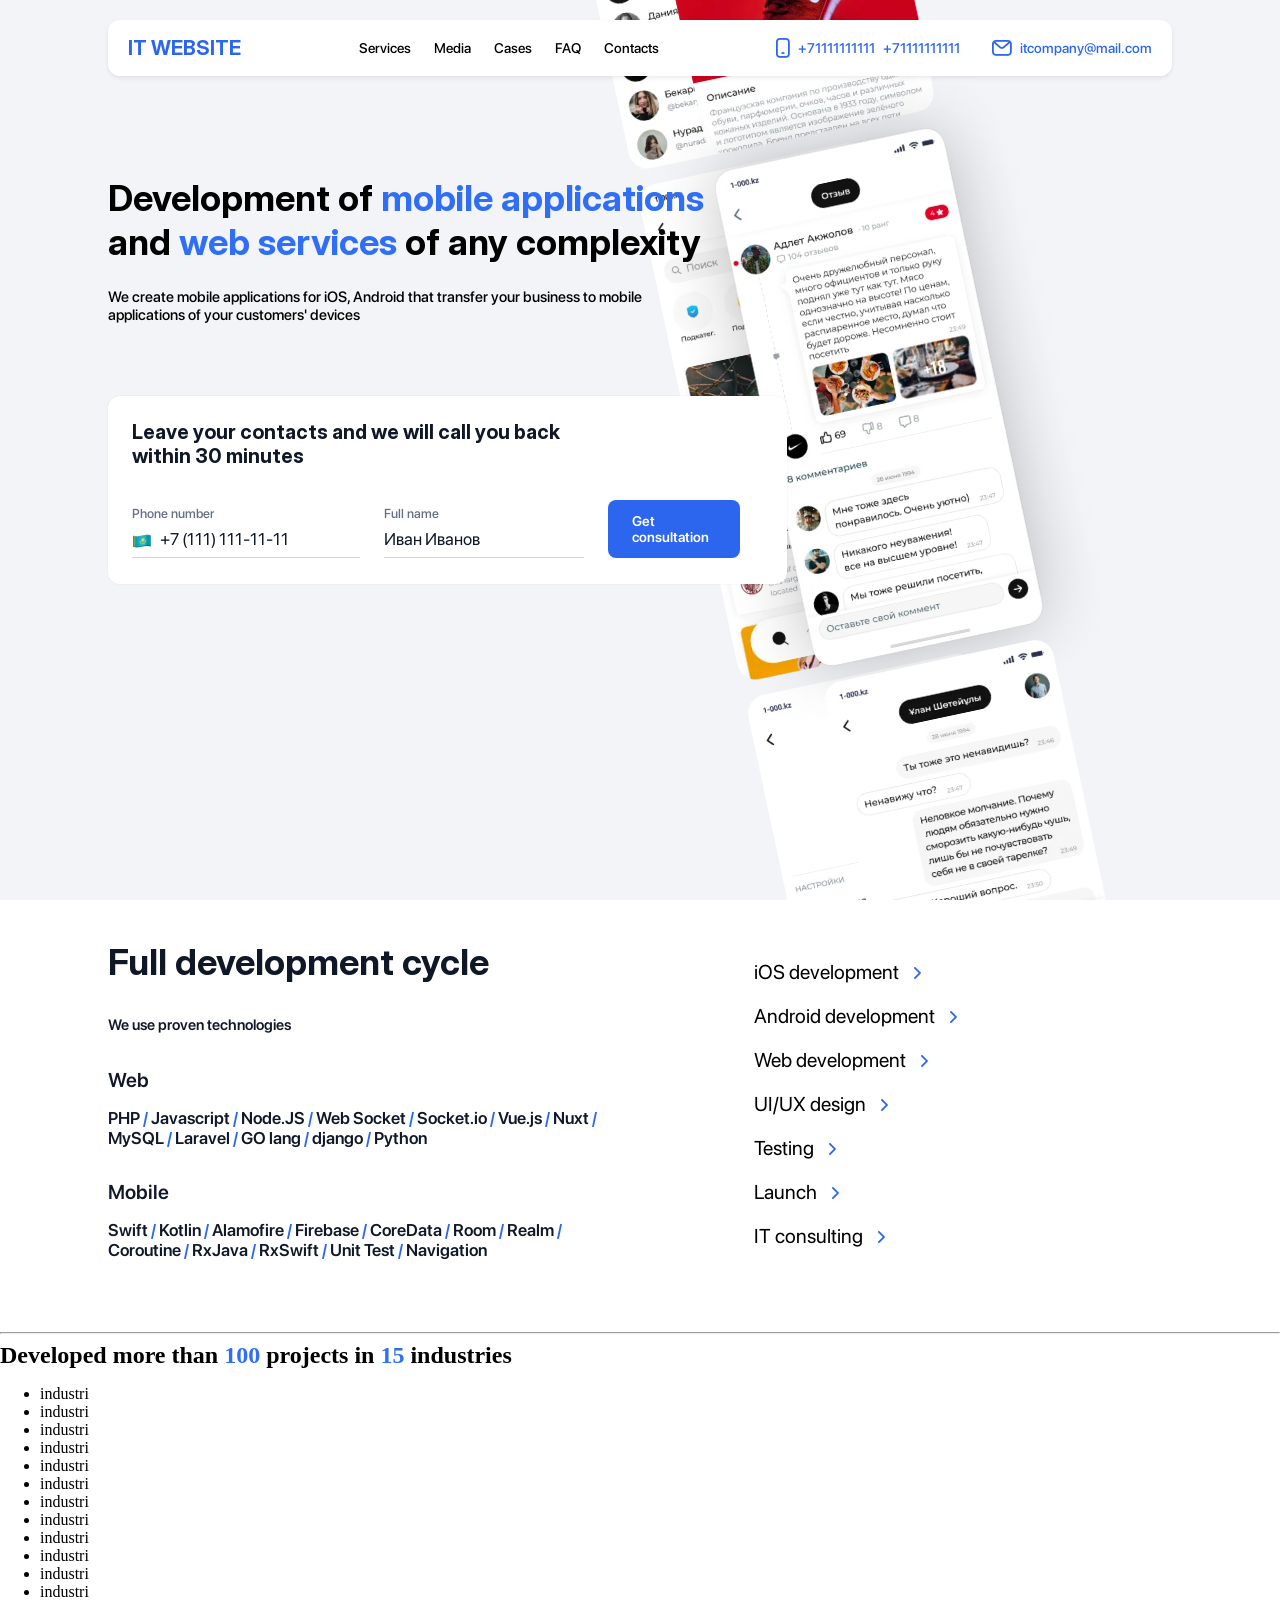
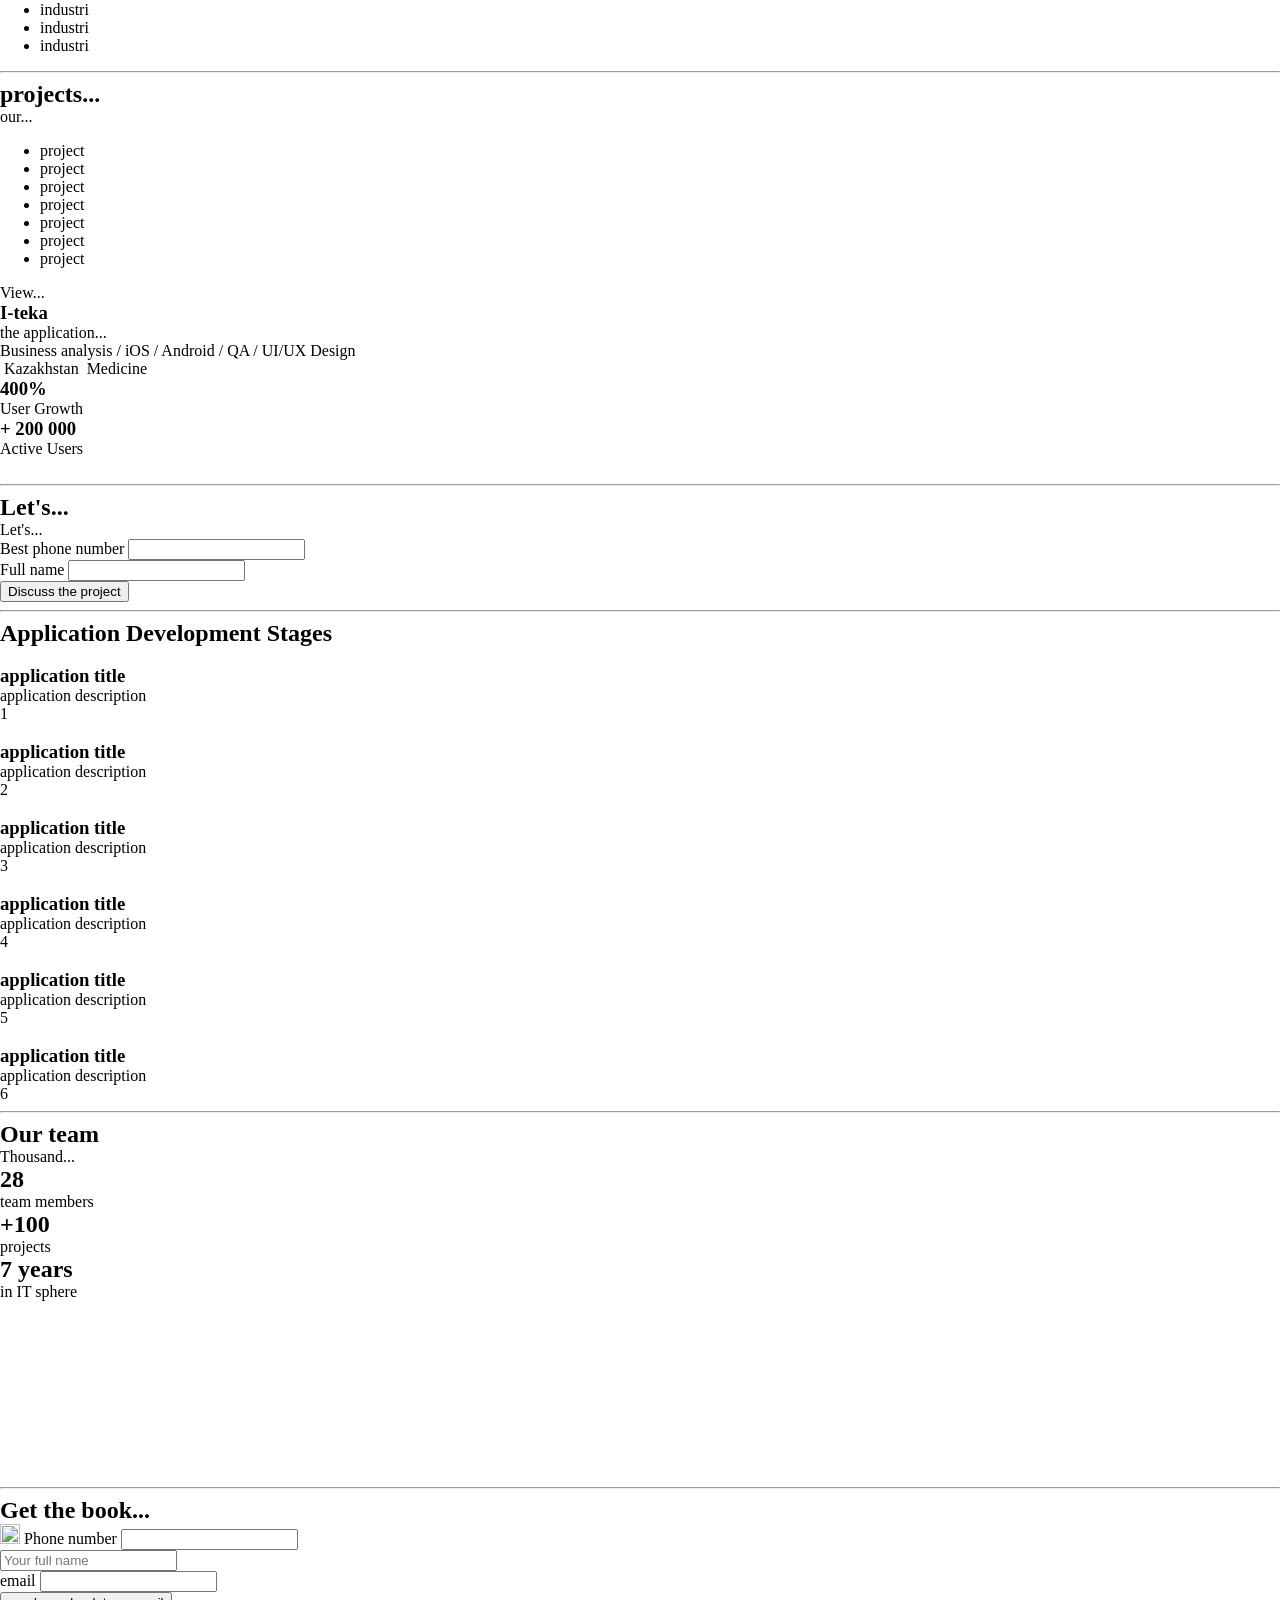
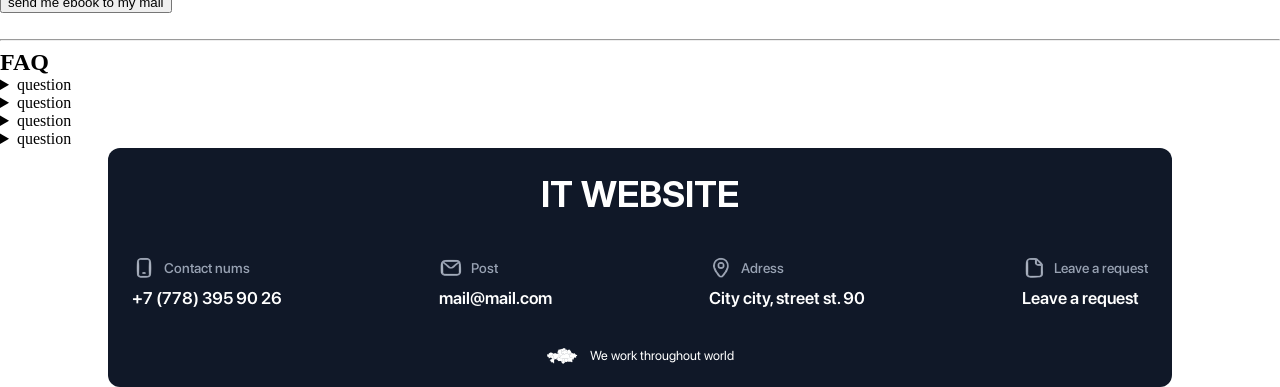
==== commit 8c284f3e: "feat: сделана 6 лаба" ====
--- a/index.html
+++ b/index.html
@@ -4,7 +4,7 @@
     <meta charset="UTF-8">
     <meta name="viewport" content="width=device-width, initial-scale=1.0">
     <link rel="stylesheet" href="src/styles/style.css">
-    <title>5 лабораторная</title>
+    <title>6 лабораторная</title>
 </head>
 <body>
     <header class="header">
@@ -60,6 +60,8 @@
                     We create mobile applications for iOS, Android that transfer your 
                     business to mobile applications of your customers' devices
                 </p>
+
+                <div class="hero_art" aria-hidden="true"></div>
             </div>
 
             <form action="#" method="post" class="contact_form">
--- a/src/styles/style.css
+++ b/src/styles/style.css
@@ -1,805 +1,865 @@
 @import url(fonts.css);
-
+@keyframes columns_desktop {
+  from {
+    background-position-y: 0, 0;
+  }
+  to {
+    background-position-y: -1568px, 1567px;
+  }
+}
+@keyframes columns_tablet {
+  from {
+    background-position-y: 0, 0;
+  }
+  to {
+    background-position-y: -882px, 882px;
+  }
+}
+@keyframes columns_mobile {
+  from {
+    background-position-y: 0, 0;
+  }
+  to {
+    background-position-y: -980px, 980px;
+  }
+}
 a {
-    text-decoration: none;
-    font-style: normal;
-    color: #000000;
+  text-decoration: none;
+  font-style: normal;
+  color: #000000;
 }
 
 p, h1, h2, h3 {
-    margin: 0;
+  margin: 0;
+}
+
+.accent_color {
+  color: #2D66EE;
+}
+
+.blue_clr {
+  color: #306FF5;
 }
 
 body {
+  position: relative;
+  margin: 0;
+  padding: 20px 0 0 0;
+  display: flex;
+  flex-direction: column;
+  min-height: 100vh;
+}
+@media (max-width: 768px) {
+  body {
+    padding-top: 20px;
+  }
+}
+
+.header {
+  position: sticky;
+  top: 10px;
+  z-index: 50;
+  display: flex;
+  justify-content: space-between;
+  align-items: center;
+  gap: 80px;
+  background-color: #ffffff;
+  border-radius: 12px;
+  margin: 0 108px 20px;
+  padding: 0 20px;
+  height: 56px;
+  box-shadow: 0px 2px 4px 0px rgba(0, 0, 0, 0.08);
+}
+@media (max-width: 768px) {
+  .header {
+    display: grid;
+    grid-template-columns: 1fr auto 1fr;
+    height: 88px;
+    margin: 0 16px 20px;
+    padding: 0 24px;
+    gap: 16px;
+  }
+  .header_toggle:focus-visible + .header_burger, .header_close:focus-visible {
+    outline: 2px solid #2D66EE;
+  }
+}
+@media (max-width: 425px) {
+  .header {
+    margin: 0 12px 20px;
+    justify-content: center;
+    padding: 0 16px;
+  }
+}
+.header_title {
+  font-size: 20px;
+  font-family: "Inter-Bold", sans-serif;
+}
+@media (max-width: 768px) {
+  .header_title {
+    justify-self: center;
+  }
+}
+.header_toggle {
+  position: absolute;
+  opacity: 0;
+  pointer-events: none;
+}
+@media (max-width: 768px) {
+  .header_toggle:checked ~ .header_menu {
+    display: flex;
+  }
+}
+.header_burger, .header_close, .header_menu_title, .header_email_top {
+  display: none;
+}
+@media (max-width: 768px) {
+  .header_burger {
+    display: flex;
+    align-items: center;
+    justify-self: start;
+    box-sizing: border-box;
+    width: 44px;
+    height: 44px;
+    margin-left: -4px;
+    padding: 0 4px;
+    cursor: pointer;
+    border-radius: 8px;
+  }
+}
+@media (max-width: 768px) {
+  .header_burger span {
     position: relative;
-    margin: 0;
-    padding: 20px 0 0 0;
-    display: flex;
-    flex-direction: column;
-    min-height: 100vh;
-}
-
-body::before {
+    width: 36px;
+    height: 4px;
+    background-color: #2D66EE;
+  }
+  .header_burger span::before, .header_burger span::after {
     content: "";
     position: absolute;
-    top: 0;
     left: 0;
-    width: 100%;
-    height: 900px;
-    z-index: -1;
-    background-color: #f2f4f7;
-    background-image: url(../img/background.png);
-    background-position: top right;
-    background-repeat: no-repeat;
-}
-
-
-.main_section {
-    min-height: 804px;
-}
-
-.header {
-    position: sticky;
-    top: 10px;
-    z-index: 50;
-    display: flex;
-    justify-content: space-between;
-    align-items: center;
-    gap: 80px;
-    background-color: #ffffff;
-    border-radius: 12px;
-    margin: 0 108px 20px;
-    padding: 0 20px;
-    height: 56px;
-    box-shadow: 0px 2px 4px 0px rgba(0, 0, 0, 0.08);
-}
-
-.header_navbar ul {
-    display: flex;
-    gap: 23px;
-    list-style: none;
-    margin: 0;
-    padding: 0;
-    font-family: 'SF-Pro-medium', sans-serif;
-    font-size: 14px;
-}
-
-.header_img_phone {
-    width: 14px;
-    height: 20px;
-}
-
-.header_img_mail {
-    width: 20px;
-    height: 16px;
-}
-
-.header_contacts {
-    display: flex;
-    align-items: center;
-    gap: 32px;
-    font-family: 'SF-Pro-medium', sans-serif;
-    font-size: 14px;
-}
-
-.header_phones, .header_email {
+    width: 36px;
+    height: 4px;
+    background-color: #2D66EE;
+  }
+  .header_burger span::before {
+    top: -9px;
+  }
+  .header_burger span::after {
+    top: 9px;
+  }
+}
+@media (max-width: 768px) {
+  .header_email_top {
     display: flex;
     align-items: center;
     gap: 8px;
-}
-
-.accent_color {
-    color: #2D66EE;
-}
-
-.header_title {
+    justify-content: flex-end;
+    width: 180px;
+    font-family: "SF-Pro-medium", sans-serif;
+    font-size: 14px;
+  }
+}
+@media (max-width: 425px) {
+  .header_email_top {
+    display: none;
+  }
+}
+.header_menu {
+  display: contents;
+}
+@media (max-width: 768px) {
+  .header_menu {
+    display: none;
+    position: fixed;
+    top: 0;
+    left: 0;
+    right: 0;
+    z-index: 100;
+    box-sizing: border-box;
+    flex-direction: column;
+    align-items: center;
+    max-height: 100vh;
+    overflow-y: auto;
+    padding: 134px 24px 140px;
+    background-color: #ffffff;
+    box-shadow: 0px 4px 8px 0px rgba(0, 0, 0, 0.12);
+  }
+}
+@media (max-width: 425px) {
+  .header_menu {
+    padding: 90px 24px 56px;
+  }
+}
+@media (max-width: 768px) {
+  .header_menu_title {
+    display: block;
+    font-family: "Inter-Bold", sans-serif;
+    font-size: 48px;
+    line-height: 1.2;
+  }
+}
+@media (max-width: 425px) {
+  .header_menu_title {
     font-size: 20px;
-    font-family: 'Inter-Bold', sans-serif;
-}
-
-.section_title {
-    font-size: 36px;
-    font-family: 'Inter-Bold', sans-serif;
-}
-
-.section_title, .section_description {
-    margin: 0;
-}
-
-.blue_clr {
-    color: #306FF5;
-}
-
-.section_description {
-    font-size: 15px;
-    font-family: 'SF-Pro-medium', sans-serif;
-}
-
-.section_content {
+  }
+}
+@media (max-width: 768px) {
+  .header_close {
+    display: block;
+    position: absolute;
+    top: 46px;
+    right: 160px;
+    width: 44px;
+    height: 44px;
+    cursor: pointer;
+  }
+  .header_close::before, .header_close::after {
+    content: "";
+    position: absolute;
+    top: 21px;
+    left: 8px;
+    width: 28px;
+    height: 2px;
+    background-color: #98A2B3;
+    transform: rotate(45deg);
+  }
+  .header_close::after {
+    transform: rotate(-45deg);
+  }
+}
+@media (max-width: 425px) {
+  .header_close {
+    top: 22px;
+    right: 14px;
+  }
+  .header_close::before, .header_close::after {
+    left: 11px;
+    width: 22px;
+  }
+}
+@media (max-width: 768px) {
+  .header_navbar {
+    margin-top: 52px;
+  }
+}
+@media (max-width: 425px) {
+  .header_navbar {
+    margin-top: 50px;
+  }
+}
+.header_navbar ul {
+  display: flex;
+  gap: 23px;
+  list-style: none;
+  margin: 0;
+  padding: 0;
+  font-family: "SF-Pro-medium", sans-serif;
+  font-size: 14px;
+}
+@media (max-width: 768px) {
+  .header_navbar ul {
+    flex-direction: column;
+    align-items: center;
+    gap: 44px;
+    font-family: "SF-Pro-Regular", sans-serif;
+    font-size: 32px;
+    line-height: 1.25;
+  }
+}
+@media (max-width: 425px) {
+  .header_navbar ul {
+    gap: 25px;
+    font-size: 24px;
+    line-height: 1.3;
+  }
+}
+@media (max-width: 768px) {
+  .header_navbar a {
+    color: #101828;
+  }
+}
+.header_img_phone {
+  width: 14px;
+  height: 20px;
+}
+.header_img_mail {
+  width: 20px;
+  height: 16px;
+}
+.header_contacts {
+  display: flex;
+  align-items: center;
+  gap: 32px;
+  font-family: "SF-Pro-medium", sans-serif;
+  font-size: 14px;
+}
+@media (max-width: 768px) {
+  .header_contacts {
+    flex-wrap: wrap;
+    justify-content: center;
+    gap: 16px 38px;
+    margin-top: 60px;
+    font-size: 16px;
+  }
+}
+@media (max-width: 425px) {
+  .header_contacts {
+    flex-direction: column;
+    flex-wrap: nowrap;
+    align-items: flex-start;
+    gap: 20px;
+    margin-top: 56px;
+    font-size: 14px;
+  }
+}
+.header_phones, .header_email {
+  display: flex;
+  align-items: center;
+  gap: 8px;
+}
+@media (max-width: 768px) {
+  .header_phones {
+    display: contents;
+  }
+  .header_phones .header_img_phone {
+    display: none;
+  }
+  .header_phones a {
     display: flex;
-    flex-direction: column;
-    margin: 80px 0 0 108px;
-    gap: 24px;
-    width: 600px;
-    height: 220px;
-}
-
-.contact_form_title {
-    margin: 0;
-    font-size: 20px;
-    font-family: 'Inter-Bold', sans-serif;
-    color: #101828;
-    width: 450px;
-}
-
-.contact_form_element {
-    display: flex;
-    align-self: flex-end;
-    font-size: 13px;
-    font-family: 'SF-Pro-medium', sans-serif;
-    color: #667085;
-    border-bottom: 0.7px solid rgba(208, 213, 221, 1);
-    gap: 4px;
-}
-
-.form_container {
-    display: flex;
-    flex-direction: row;
-}
-
-.contact_form_element {
-    display: flex;
-    flex-direction: column;
-    justify-content: space-between;
-}
-
-.contact_form_element input {
-    box-sizing: border-box;
-    border: none;
-    outline: none;
-    padding: 4px 0 8px;
-    font-family: 'SF-Pro-Regular', sans-serif;
-    font-size: 17px;
-}
-
-.contact_form_element input::placeholder {
-    color: #0f172a;
-}
-
-.contact_form {
-    width: 631px;
-    height: 140px;
-    border-radius: 12px;
-    padding: 24px;
-    gap: 32px;
-    background-color: #ffffff;
-    box-shadow: 0px 0px 2px 0px rgba(0, 0, 0, 0.08);
-    margin: 0 0 0 108px;
-}
-
-.form_container {
-    margin: 32px 0 0 0;
-    height: 58px;
-    gap: 24px;
-}
-
-.contact_form_button {
-    text-align: left;
-    width: 132px;
-    height: 58px;
-    border-radius: 8px;
-    padding: 11px 24px;
-    color: #ffffff;
-    background: rgba(45, 102, 238, 1);
-    border: none;
-    font-family: 'SF-Pro-SemiBold', sans-serif;
-    font-size: 14px;
-}
-
-.phone_block {
-    display: flex;
-    flex-direction: row;
     align-items: center;
     gap: 8px;
+  }
+  .header_phones a::before {
+    content: "";
+    flex: none;
+    width: 14px;
+    height: 20px;
+    background: url(../img/header_phone.jpg) center/contain no-repeat;
+  }
+}
+
+.main_section {
+  position: relative;
+  isolation: isolate;
+  overflow: hidden;
+  min-height: 804px;
+  margin-top: -96px;
+  padding-top: 96px;
+  background-color: #f2f4f7;
+}
+@media (max-width: 768px) {
+  .main_section {
+    min-height: 0;
+    margin-top: -128px;
+    padding: 128px 0 40px;
+  }
+}
+@media (max-width: 425px) {
+  .main_section {
+    padding-bottom: 24px;
+  }
+}
+
+.hero_art {
+  position: absolute;
+  top: 0;
+  right: 0;
+  bottom: 0;
+  left: 0;
+  overflow: hidden;
+  z-index: -1;
+}
+.hero_art::before {
+  content: "";
+  position: absolute;
+  top: -400px;
+  right: 20px;
+  width: 562px;
+  height: 1700px;
+  transform: rotate(-12deg);
+  background-image: url(../img/column-left.webp), url(../img/column-right.webp);
+  background-repeat: repeat-y;
+  background-size: 388px 1568px, 234px 1567px;
+  background-position-x: right 174px, right 0;
+  animation: columns_desktop 40s linear infinite;
+}
+@media (max-width: 768px) {
+  .hero_art::before {
+    top: -300px;
+    right: -40px;
+    width: 317px;
+    height: 1400px;
+    background-image: url(../img/column-left.webp), url(../img/column-right.webp);
+    background-repeat: repeat-y;
+    background-size: 218px 882px, 132px 882px;
+    background-position-x: right 99px, right 0;
+    animation: columns_tablet 40s linear infinite;
+  }
+}
+@media (max-width: 425px) {
+  .hero_art {
+    position: relative;
+    z-index: auto;
+    flex: none;
+    height: 500px;
+    margin: 8px -24px 0;
+    -webkit-mask-image: linear-gradient(transparent, #000000 80px);
+    mask-image: linear-gradient(transparent, #000000 80px);
+  }
+  .hero_art::before {
+    top: -300px;
+    right: 11px;
+    width: 353px;
+    height: 1100px;
+    background-image: url(../img/column-left.webp), url(../img/column-right.webp);
+    background-repeat: repeat-y;
+    background-size: 243px 980px, 147px 980px;
+    background-position-x: right 110px, right 0;
+    animation: columns_mobile 40s linear infinite;
+  }
+}
+
+.section_title {
+  font-size: 36px;
+  font-family: "Inter-Bold", sans-serif;
+}
+@media (max-width: 768px) {
+  .section_title {
+    font-size: 28px;
+    line-height: 1.25;
+  }
+}
+@media (max-width: 425px) {
+  .section_title {
+    font-size: 26px;
+  }
+}
+.section_description {
+  font-size: 15px;
+  font-family: "SF-Pro-medium", sans-serif;
+}
+@media (max-width: 768px) {
+  .section_description {
+    max-width: 360px;
+    font-size: 14px;
+    line-height: 1.5;
+  }
+}
+@media (max-width: 425px) {
+  .section_description {
+    max-width: none;
+    font-size: 13px;
+  }
+}
+.section_title, .section_description {
+  margin: 0;
+}
+.section_content {
+  display: flex;
+  flex-direction: column;
+  margin: 80px 0 0 108px;
+  gap: 24px;
+  width: 600px;
+  height: 220px;
+}
+@media (max-width: 768px) {
+  .section_content {
+    width: auto;
+    max-width: 380px;
+    height: auto;
+    margin: 40px 40px 0;
+    gap: 20px;
+  }
+}
+@media (max-width: 425px) {
+  .section_content {
+    max-width: none;
+    margin: 32px 0 0;
+    padding: 0 24px;
+    gap: 16px;
+  }
+}
+
+.contact_form {
+  width: 631px;
+  height: 140px;
+  border-radius: 12px;
+  padding: 24px;
+  gap: 32px;
+  background-color: #ffffff;
+  box-shadow: 0px 0px 2px 0px rgba(0, 0, 0, 0.08);
+  margin: 0 0 0 108px;
+}
+@media (max-width: 768px) {
+  .contact_form {
+    box-sizing: border-box;
+    width: 384px;
+    height: auto;
+    margin: 72px 0 0 40px;
+    padding: 32px;
+  }
+}
+@media (max-width: 425px) {
+  .contact_form {
+    position: relative;
+    width: auto;
+    max-width: none;
+    margin: -64px 16px 0;
+    padding: 32px;
+  }
+}
+.contact_form_title {
+  margin: 0;
+  font-size: 20px;
+  font-family: "Inter-Bold", sans-serif;
+  color: #101828;
+  width: 450px;
+}
+@media (max-width: 768px) {
+  .contact_form_title {
+    width: auto;
+    font-size: 16px;
+    line-height: 1.4;
+  }
+}
+@media (max-width: 425px) {
+  .contact_form_title {
+    font-size: 15px;
+  }
+}
+.contact_form_element {
+  display: flex;
+  flex-direction: column;
+  justify-content: space-between;
+  align-self: flex-end;
+  font-size: 13px;
+  font-family: "SF-Pro-medium", sans-serif;
+  color: #667085;
+  border-bottom: 0.7px solid rgb(208, 213, 221);
+  gap: 4px;
+}
+@media (max-width: 768px) {
+  .contact_form_element {
+    align-self: stretch;
+    max-width: 240px;
+  }
+}
+.contact_form_element input {
+  box-sizing: border-box;
+  border: none;
+  outline: none;
+  padding: 4px 0 8px;
+  font-family: "SF-Pro-Regular", sans-serif;
+  font-size: 17px;
+}
+@media (max-width: 768px) {
+  .contact_form_element input {
+    width: 100%;
+    font-size: 14px;
+  }
+}
+.contact_form_element input::placeholder {
+  color: #0f172a;
+}
+.contact_form_button {
+  text-align: left;
+  width: 132px;
+  height: 58px;
+  border-radius: 8px;
+  padding: 11px 24px;
+  color: #ffffff;
+  background: rgb(45, 102, 238);
+  border: none;
+  font-family: "SF-Pro-SemiBold", sans-serif;
+  font-size: 14px;
+}
+@media (max-width: 768px) {
+  .contact_form_button {
+    width: auto;
+    height: 44px;
+    padding: 0 24px;
+    text-align: center;
+    cursor: pointer;
+  }
+}
+
+.form_container {
+  display: flex;
+  flex-direction: row;
+  margin: 32px 0 0 0;
+  height: 58px;
+  gap: 24px;
+}
+@media (max-width: 768px) {
+  .form_container {
+    flex-direction: column;
+    align-items: flex-start;
+    height: auto;
+    gap: 24px;
+    margin-top: 24px;
+  }
+}
+
+.phone_block {
+  display: flex;
+  flex-direction: row;
+  align-items: center;
+  gap: 8px;
 }
 
 .country_img {
-    width: 20px;
-    height: 20px;
+  width: 20px;
+  height: 20px;
+}
+
+.cycle_section {
+  color: #101828;
+  margin: 40px 108px;
+  display: flex;
+  flex-direction: row;
+  gap: 150px;
+}
+@media (max-width: 768px) {
+  .cycle_section {
+    margin: 0 40px;
+    padding: 56px 0 24px;
+    gap: 40px;
+    justify-content: space-between;
+  }
+}
+@media (max-width: 425px) {
+  .cycle_section {
+    flex-direction: column;
+    margin: 0 24px;
+    padding: 40px 0 16px;
+    gap: 24px;
+  }
+}
+.cycle_title {
+  font-family: "Inter-Bold", sans-serif;
+  font-size: 36px;
+}
+@media (max-width: 768px) {
+  .cycle_title {
+    font-size: 28px;
+    line-height: 1.2;
+  }
+}
+@media (max-width: 425px) {
+  .cycle_title {
+    font-size: 26px;
+  }
+}
+.cycle_subtitle {
+  font-family: "SF-Pro-SemiBold", sans-serif;
+  font-size: 20px;
+}
+@media (max-width: 768px) {
+  .cycle_subtitle {
+    font-size: 18px;
+  }
+}
+.cycle_description {
+  font-family: "SF-Pro-SemiBold", sans-serif;
+  font-size: 15px;
+  margin: 32px 0 0 0;
+}
+@media (max-width: 768px) {
+  .cycle_description {
+    margin-top: 20px;
+    font-size: 14px;
+  }
+}
+.cycle_subdescription {
+  font-family: "SF-Pro-SemiBold", sans-serif;
+  font-size: 17px;
+  margin: 16px 0 32px 0;
+}
+@media (max-width: 768px) {
+  .cycle_subdescription {
+    margin: 12px 0 28px;
+    font-size: 13px;
+    line-height: 1.6;
+  }
+}
+@media (max-width: 425px) {
+  .cycle_subdescription {
+    margin-bottom: 24px;
+  }
+}
+.cycle_slash {
+  color: #2D66EE;
+}
+.cycle_left_case {
+  max-width: 496px;
+}
+@media (max-width: 768px) {
+  .cycle_left_case {
+    flex: 1 1 auto;
+    max-width: 310px;
+  }
+}
+@media (max-width: 425px) {
+  .cycle_left_case {
+    max-width: none;
+  }
+}
+@media (max-width: 768px) {
+  .cycle_right_case {
+    flex: none;
+  }
+}
+.cycle_left_case_programm {
+  margin: 34px 0 0 0;
+}
+@media (max-width: 768px) {
+  .cycle_left_case_programm {
+    margin-top: 28px;
+  }
+}
+
+.technologies_list {
+  list-style: none;
+  padding: 0;
+  display: flex;
+  flex-direction: column;
+  gap: 20px;
+  font-family: "SF-Pro-Regular", sans-serif;
+  font-size: 20px;
+  color: #1D2939;
+}
+@media (max-width: 768px) {
+  .technologies_list {
+    margin: 0;
+    gap: 20px;
+    font-size: 20px;
+  }
+}
+@media (max-width: 425px) {
+  .technologies_list {
+    gap: 16px;
+    font-size: 18px;
+  }
+}
+.technologies_list li:hover {
+  font-family: "SF-Pro-SemiBold", sans-serif;
+  color: #101828;
+  text-decoration: underline;
+  text-decoration-color: #2D66EE;
+  cursor: pointer;
+}
+
+.link_arrow {
+  color: #2D66EE;
+  padding: 0 0 0 15px;
+  height: 12px;
+  width: 7px;
 }
 
 .footer {
-    height: 239px;
-    background-color: #101828;
-    color: #ffffff;
-    margin: 0 108px;
-    border-radius: 12px;
-    margin-top: auto;
-}
-
+  height: 239px;
+  background-color: #101828;
+  color: #ffffff;
+  margin: 0 108px;
+  border-radius: 12px;
+  margin-top: auto;
+}
+@media (max-width: 768px) {
+  .footer {
+    height: auto;
+    margin: 40px 16px 0;
+    padding-bottom: 24px;
+  }
+}
+@media (max-width: 425px) {
+  .footer {
+    margin: 32px 12px 0;
+  }
+}
+.footer_title {
+  display: flex;
+  justify-content: center;
+  font-family: "Inter-Bold", sans-serif;
+  color: #ffffff;
+  font-size: 36px;
+  padding: 24px 0 0 0;
+}
+@media (max-width: 768px) {
+  .footer_title {
+    font-size: 32px;
+  }
+}
+@media (max-width: 425px) {
+  .footer_title {
+    font-size: 28px;
+    padding-top: 20px;
+  }
+}
+.footer_items {
+  display: flex;
+  flex-direction: row;
+  justify-content: space-between;
+  margin: 40px 24px;
+  font-family: "SF-Pro-SemiBold", sans-serif;
+  font-size: 17px;
+}
+@media (max-width: 768px) {
+  .footer_items {
+    display: grid;
+    grid-template-columns: repeat(2, 1fr);
+    gap: 28px 24px;
+    margin: 32px 40px;
+  }
+}
+@media (max-width: 425px) {
+  .footer_items {
+    grid-template-columns: 1fr;
+    gap: 24px;
+    margin: 28px 24px;
+  }
+}
+.footer_item {
+  display: flex;
+  flex-direction: column;
+}
+.footer_item_title {
+  display: flex;
+  flex-direction: row;
+  align-items: center;
+  gap: 8px;
+}
+.footer_item_title_icon {
+  height: 24px;
+  width: 24px;
+}
 .footer_item_description {
-    font-family: 'SF-Pro-medium', sans-serif;
-    font-size: 14px;
-    color: #98A2B3;
-    margin: 0;
-}
-
-.footer_item_title_icon {
-    height: 24px;
-    width: 24px;
-}
-
-.footer_item_title {
-    display: flex;
-    flex-direction: row;
-    align-items: center;
-    gap: 8px;
-}
-
-.footer_item {
-    display: flex;
-    flex-direction: column;
-}
-
-.footer_title {
-    display: flex;
-    justify-content: center;
-    font-family: 'Inter-Bold', sans-serif;
-    color: #ffffff;
-    font-size: 36px;
-    padding: 24px 0 0 0;
-}
-
-.footer_items {
-    display: flex;
-    flex-direction: row;
-    justify-content: space-between;
-    margin: 40px 24px;
-    font-family: 'SF-Pro-SemiBold', sans-serif;
-    font-size: 17px;
-}
-
+  font-family: "SF-Pro-medium", sans-serif;
+  font-size: 14px;
+  color: #98A2B3;
+  margin: 0;
+}
 .footer_item_info {
-    margin: 8px 0 0 0;
-}
-
+  margin: 8px 0 0 0;
+}
+.footer_world {
+  display: flex;
+  flex-direction: row;
+  justify-content: center;
+  gap: 12px;
+}
+@media (max-width: 425px) {
+  .footer_world {
+    padding: 0 24px;
+  }
+}
 .footer_world_txt {
-    font-family: 'SF-Pro-Regular', sans-serif;
-    font-size: 13px;
-    margin: 0;
-}
-
+  font-family: "SF-Pro-Regular", sans-serif;
+  font-size: 13px;
+  margin: 0;
+}
 .footer_world_img {
-    height: 16px;
-    width: 31px;
-}
-
-.footer_world {
-    display: flex;
-    flex-direction: row;
-    justify-content: center;
-    gap: 12px;
-}
-
-.cycle_section {
-    color: #101828;
-    margin: 0 108px;
-    display: flex;
-    flex-direction: row;
-    gap: 150px;
-}
-
-.cycle_title {
-    font-family: 'Inter-Bold', sans-serif;
-    font-size: 36px;
-}
-
-.cycle_subtitle {
-    font-family: 'SF-Pro-SemiBold', sans-serif;
-    font-size: 20px;
-}
-
-.cycle_description {
-    font-family: 'SF-Pro-SemiBold', sans-serif;
-    font-size: 15px;
-    margin: 32px 0 0 0;
-}
-
-.cycle_subdescription {
-    font-family: 'SF-Pro-SemiBold', sans-serif;
-    font-size: 17px;
-    margin: 16px 0 32px 0
-}
-
-.cycle_slash {
-    color: #2D66EE;
-}
-
-.cycle_left_case {
-    max-width: 496px;
-}
-
-.cycle_left_case_programm {
-    margin: 34px 0 0 0;
-}
-
-.technologies_list {
-    list-style: none;
-    padding: 0;
-    display: flex;
-    flex-direction: column;
-    gap: 20px;
-    font-family: 'SF-Pro-Regular', sans-serif;
-    font-size: 20px;
-    color: #1D2939;
-}
-
-.technologies_list li:hover {
-    font-family: 'SF-Pro-SemiBold', sans-serif;
-    color: #101828;
-    text-decoration: underline;
-    text-decoration-color: #2D66EE;
-    cursor: pointer;
-}
-
-.link_arrow {
-    color: #2D66EE;
-    padding: 0 0 0 15px;
-    height: 12px;
-    width: 7px;
-}
-
-.header_toggle {
-    position: absolute;
-    opacity: 0;
-    pointer-events: none;
-}
-
-.header_burger,
-.header_close,
-.header_menu_title,
-.header_email_top {
-    display: none;
-}
-
-.header_menu {
-    display: contents;
-}
-
-
-@media (max-width: 768px) {
-    body {
-        padding-top: 20px;
-    }
-
-    body::before {
-        display: none;
-    }
-
-    .header {
-        display: grid;
-        grid-template-columns: 1fr auto 1fr;
-        height: 88px;
-        margin: 0 16px 20px;
-        padding: 0 24px;
-        gap: 16px;
-    }
-
-    .header_burger {
-        display: flex;
-        align-items: center;
-        justify-self: start;
-        box-sizing: border-box;
-        width: 44px;
-        height: 44px;
-        margin-left: -4px;
-        padding: 0 4px;
-        cursor: pointer;
-        border-radius: 8px;
-    }
-
-    .header_burger span {
-        position: relative;
-        width: 36px;
-        height: 4px;
-        background-color: #2D66EE;
-    }
-
-    .header_toggle:focus-visible + .header_burger,
-    .header_close:focus-visible {
-        outline: 2px solid #2D66EE;
-    }
-
-    .header_title {
-        justify-self: center;
-    }
-
-    .header_email_top {
-        display: flex;
-        align-items: center;
-        gap: 8px;
-        justify-content: flex-end;
-        width: 180px;
-        font-family: 'SF-Pro-medium', sans-serif;
-        font-size: 14px;
-    }
-
-    .header_menu {
-        display: none;
-        position: fixed;
-        top: 0;
-        left: 0;
-        right: 0;
-        z-index: 100;
-        box-sizing: border-box;
-        flex-direction: column;
-        align-items: center;
-        max-height: 100vh;
-        overflow-y: auto;
-        padding: 134px 24px 140px;
-        background-color: #ffffff;
-        box-shadow: 0px 4px 8px 0px rgba(0, 0, 0, 0.12);
-    }
-
-    .header_toggle:checked ~ .header_menu {
-        display: flex;
-    }
-
-    .header_menu_title {
-        display: block;
-        font-family: 'Inter-Bold', sans-serif;
-        font-size: 48px;
-        line-height: 1.2;
-    }
-
-    .header_close {
-        display: block;
-        position: absolute;
-        top: 46px;
-        right: 160px;
-        width: 44px;
-        height: 44px;
-        cursor: pointer;
-    }
-
-    .header_close::before,
-    .header_close::after {
-        content: "";
-        position: absolute;
-        top: 21px;
-        left: 8px;
-        width: 28px;
-        height: 2px;
-        background-color: #98A2B3;
-        transform: rotate(45deg);
-    }
-
-    .header_close::after {
-        transform: rotate(-45deg);
-    }
-
-    .header_navbar {
-        margin-top: 52px;
-    }
-
-    .header_navbar ul {
-        flex-direction: column;
-        align-items: center;
-        gap: 44px;
-        font-family: 'SF-Pro-Regular', sans-serif;
-        font-size: 32px;
-        line-height: 1.25;
-    }
-
-    .header_navbar a {
-        color: #101828;
-    }
-
-    .header_contacts {
-        flex-wrap: wrap;
-        justify-content: center;
-        gap: 16px 38px;
-        margin-top: 60px;
-        font-size: 16px;
-    }
-
-    .header_phones {
-        display: contents;
-    }
-
-    .header_phones .header_img_phone {
-        display: none;
-    }
-
-    .header_phones a {
-        display: flex;
-        align-items: center;
-        gap: 8px;
-    }
-
-    .header_phones a::before {
-        content: "";
-        flex: none;
-        width: 14px;
-        height: 20px;
-        background: url(../img/header_phone.jpg) center / contain no-repeat;
-    }
-
-    .main_section {
-        min-height: 0;
-        margin-top: -128px;
-        padding: 128px 0 40px;
-        background-color: #f2f4f7;
-        background-image:
-            linear-gradient(to bottom, rgba(242, 244, 247, 0) 70%, #f2f4f7 100%),
-            url(../img/background.png);
-        background-repeat: no-repeat;
-        background-position: right -100px top 96px, right -100px top 96px;
-        background-size: 860px 518px, 860px auto;
-    }
-
-    .section_content {
-        width: auto;
-        max-width: 380px;
-        height: auto;
-        margin: 40px 40px 0;
-        gap: 20px;
-    }
-
-    .section_title {
-        font-size: 28px;
-        line-height: 1.25;
-    }
-
-    .section_description {
-        max-width: 360px;
-        font-size: 14px;
-        line-height: 1.5;
-    }
-
-    .contact_form {
-        box-sizing: border-box;
-        width: 384px;
-        height: auto;
-        margin: 72px 0 0 40px;
-        padding: 32px;
-    }
-
-    .contact_form_title {
-        width: auto;
-        font-size: 16px;
-        line-height: 1.4;
-    }
-
-    .form_container {
-        flex-direction: column;
-        align-items: flex-start;
-        height: auto;
-        gap: 24px;
-        margin-top: 24px;
-    }
-
-    .contact_form_element {
-        align-self: stretch;
-        max-width: 240px;
-    }
-
-    .contact_form_element input {
-        width: 100%;
-        font-size: 14px;
-    }
-
-    .contact_form_button {
-        width: auto;
-        height: 44px;
-        padding: 0 24px;
-        text-align: center;
-        cursor: pointer;
-    }
-
-    .cycle_section {
-        margin: 0 40px;
-        padding: 56px 0 24px;
-        gap: 40px;
-        justify-content: space-between;
-    }
-
-    .cycle_left_case {
-        flex: 1 1 auto;
-        max-width: 310px;
-    }
-
-    .cycle_right_case {
-        flex: none;
-    }
-
-    .cycle_title {
-        font-size: 28px;
-        line-height: 1.2;
-    }
-
-    .cycle_description {
-        margin-top: 20px;
-        font-size: 14px;
-    }
-
-    .cycle_left_case_programm {
-        margin-top: 28px;
-    }
-
-    .cycle_subtitle {
-        font-size: 18px;
-    }
-
-    .cycle_subdescription {
-        margin: 12px 0 28px;
-        font-size: 13px;
-        line-height: 1.6;
-    }
-
-    .technologies_list {
-        margin: 0;
-        gap: 20px;
-        font-size: 20px;
-    }
-
-    .footer {
-        height: auto;
-        margin: 40px 16px 0;
-        padding-bottom: 24px;
-    }
-
-    .footer_title {
-        font-size: 32px;
-    }
-
-    .footer_items {
-        display: grid;
-        grid-template-columns: repeat(2, 1fr);
-        gap: 28px 24px;
-        margin: 32px 40px;
-    }
-}
-
-
-@media (max-width: 425px) {
-    .header {
-        margin: 0 12px 20px;
-        justify-content: center;
-        padding: 0 16px;
-    }
-
-    .header_email_top {
-        display: none;
-    }
-
-    .header_burger {
-        position: absolute;
-        left: 16px;
-        width: 44px;
-    }
-
-    .header_menu {
-        padding: 90px 24px 56px;
-    }
-
-    .header_menu_title {
-        font-size: 20px;
-    }
-
-    .header_close {
-        top: 22px;
-        right: 14px;
-    }
-
-    .header_close::before,
-    .header_close::after {
-        left: 11px;
-        width: 22px;
-    }
-
-    .header_navbar {
-        margin-top: 50px;
-    }
-
-    .header_navbar ul {
-        gap: 25px;
-        font-size: 24px;
-        line-height: 1.3;
-    }
-
-    .header_contacts {
-        flex-direction: column;
-        flex-wrap: nowrap;
-        align-items: flex-start;
-        gap: 20px;
-        margin-top: 56px;
-        font-size: 14px;
-    }
-
-    .main_section {
-        background-image: none;
-        padding-bottom: 24px;
-    }
-
-    .section_content {
-        max-width: none;
-        margin: 32px 0 0;
-        padding: 0 24px;
-        gap: 16px;
-    }
-
-    .section_title {
-        font-size: 26px;
-    }
-
-    .section_description {
-        max-width: none;
-        font-size: 13px;
-    }
-
-    .section_content::after {
-        content: "";
-        flex: none;
-        height: 500px;
-        margin: 8px -24px 0;
-        background:
-            linear-gradient(#f2f4f7, rgba(242, 244, 247, 0) 80px) no-repeat,
-            url(../img/background.png) right top / 830px auto no-repeat;
-    }
-
-    .contact_form {
-        position: relative;
-        width: auto;
-        max-width: none;
-        margin: -64px 16px 0;
-        padding: 32px;
-    }
-
-    .contact_form_title {
-        font-size: 15px;
-    }
-
-    .cycle_section {
-        flex-direction: column;
-        margin: 0 24px;
-        padding: 40px 0 16px;
-        gap: 24px;
-    }
-
-    .cycle_left_case {
-        max-width: none;
-    }
-
-    .cycle_title {
-        font-size: 26px;
-    }
-
-    .cycle_subdescription {
-        margin-bottom: 24px;
-    }
-
-    .technologies_list {
-        gap: 16px;
-        font-size: 18px;
-    }
-
-    .footer {
-        margin: 32px 12px 0;
-    }
-
-    .footer_title {
-        font-size: 28px;
-        padding-top: 20px;
-    }
-
-    .footer_items {
-        grid-template-columns: 1fr;
-        gap: 24px;
-        margin: 28px 24px;
-    }
-
-    .footer_world {
-        padding: 0 24px;
-    }
-}
+  height: 16px;
+  width: 31px;
+}
+
+/*# sourceMappingURL=style.css.map */
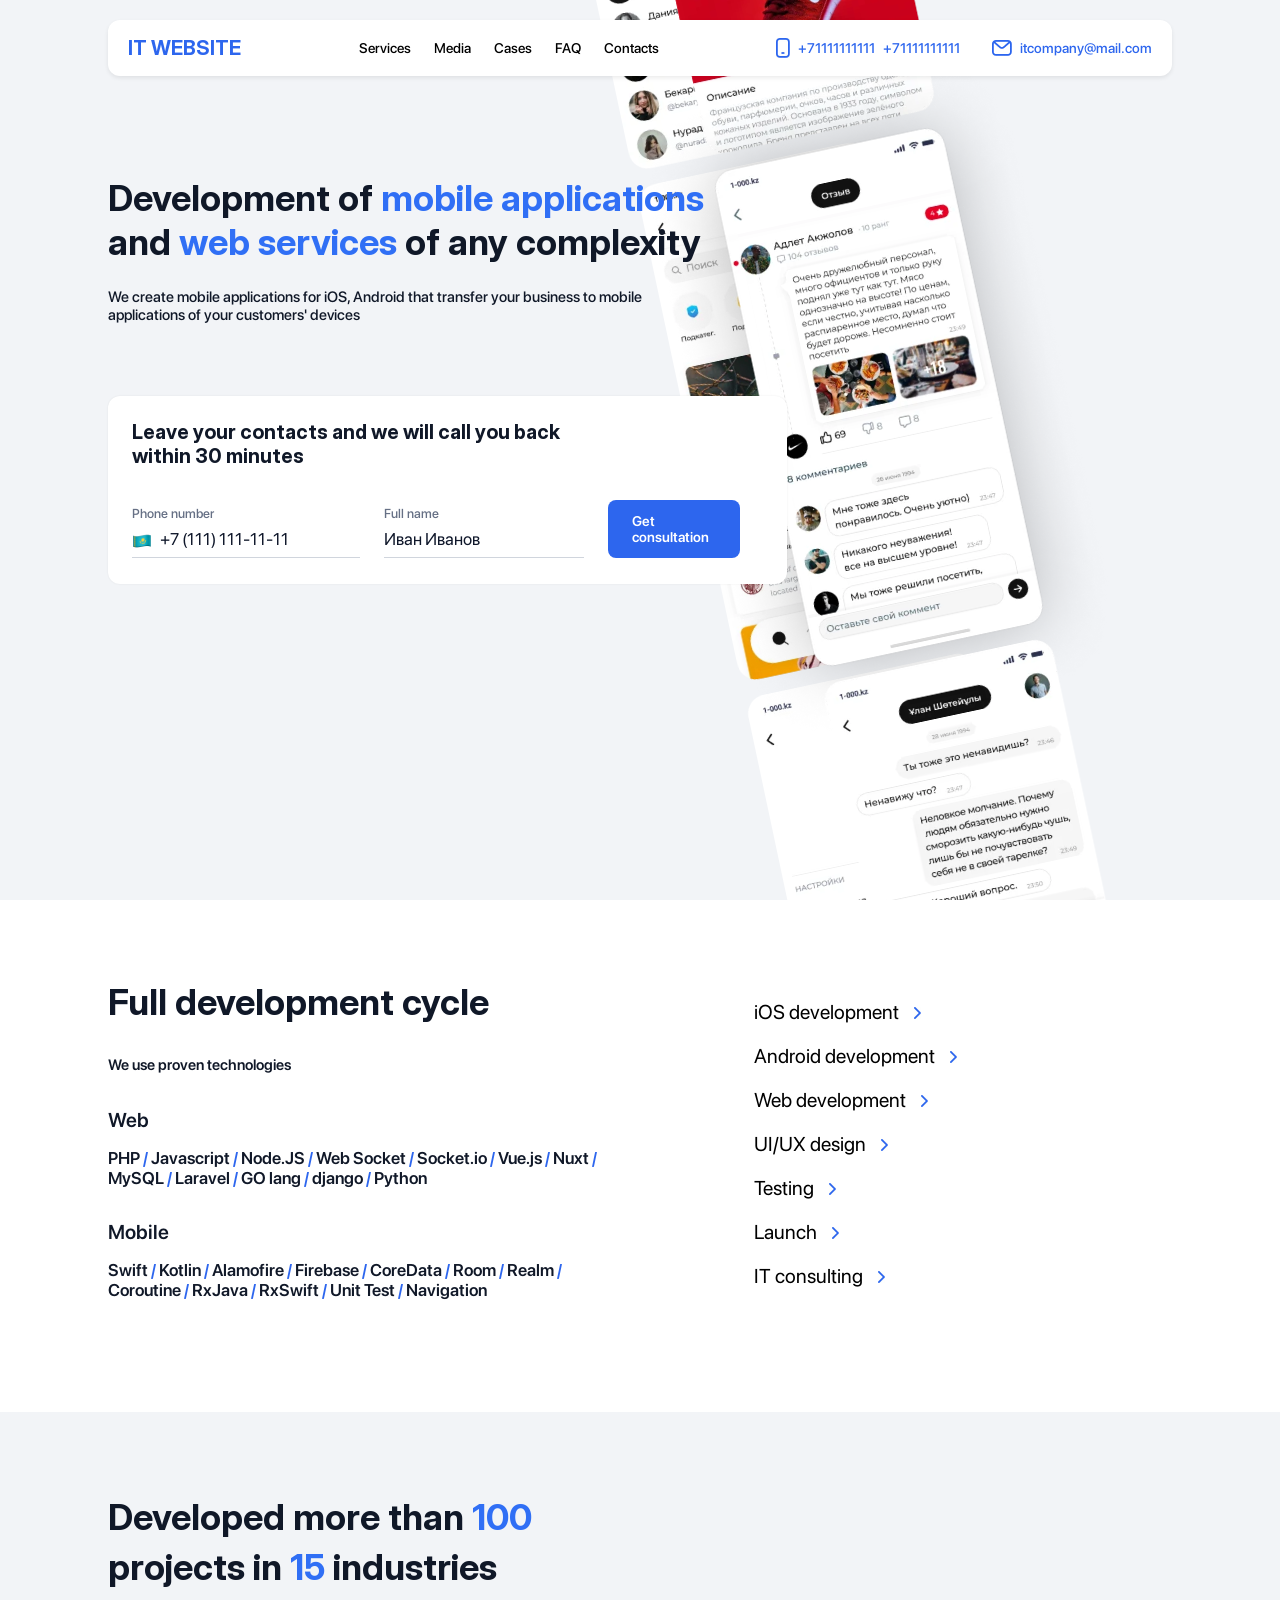
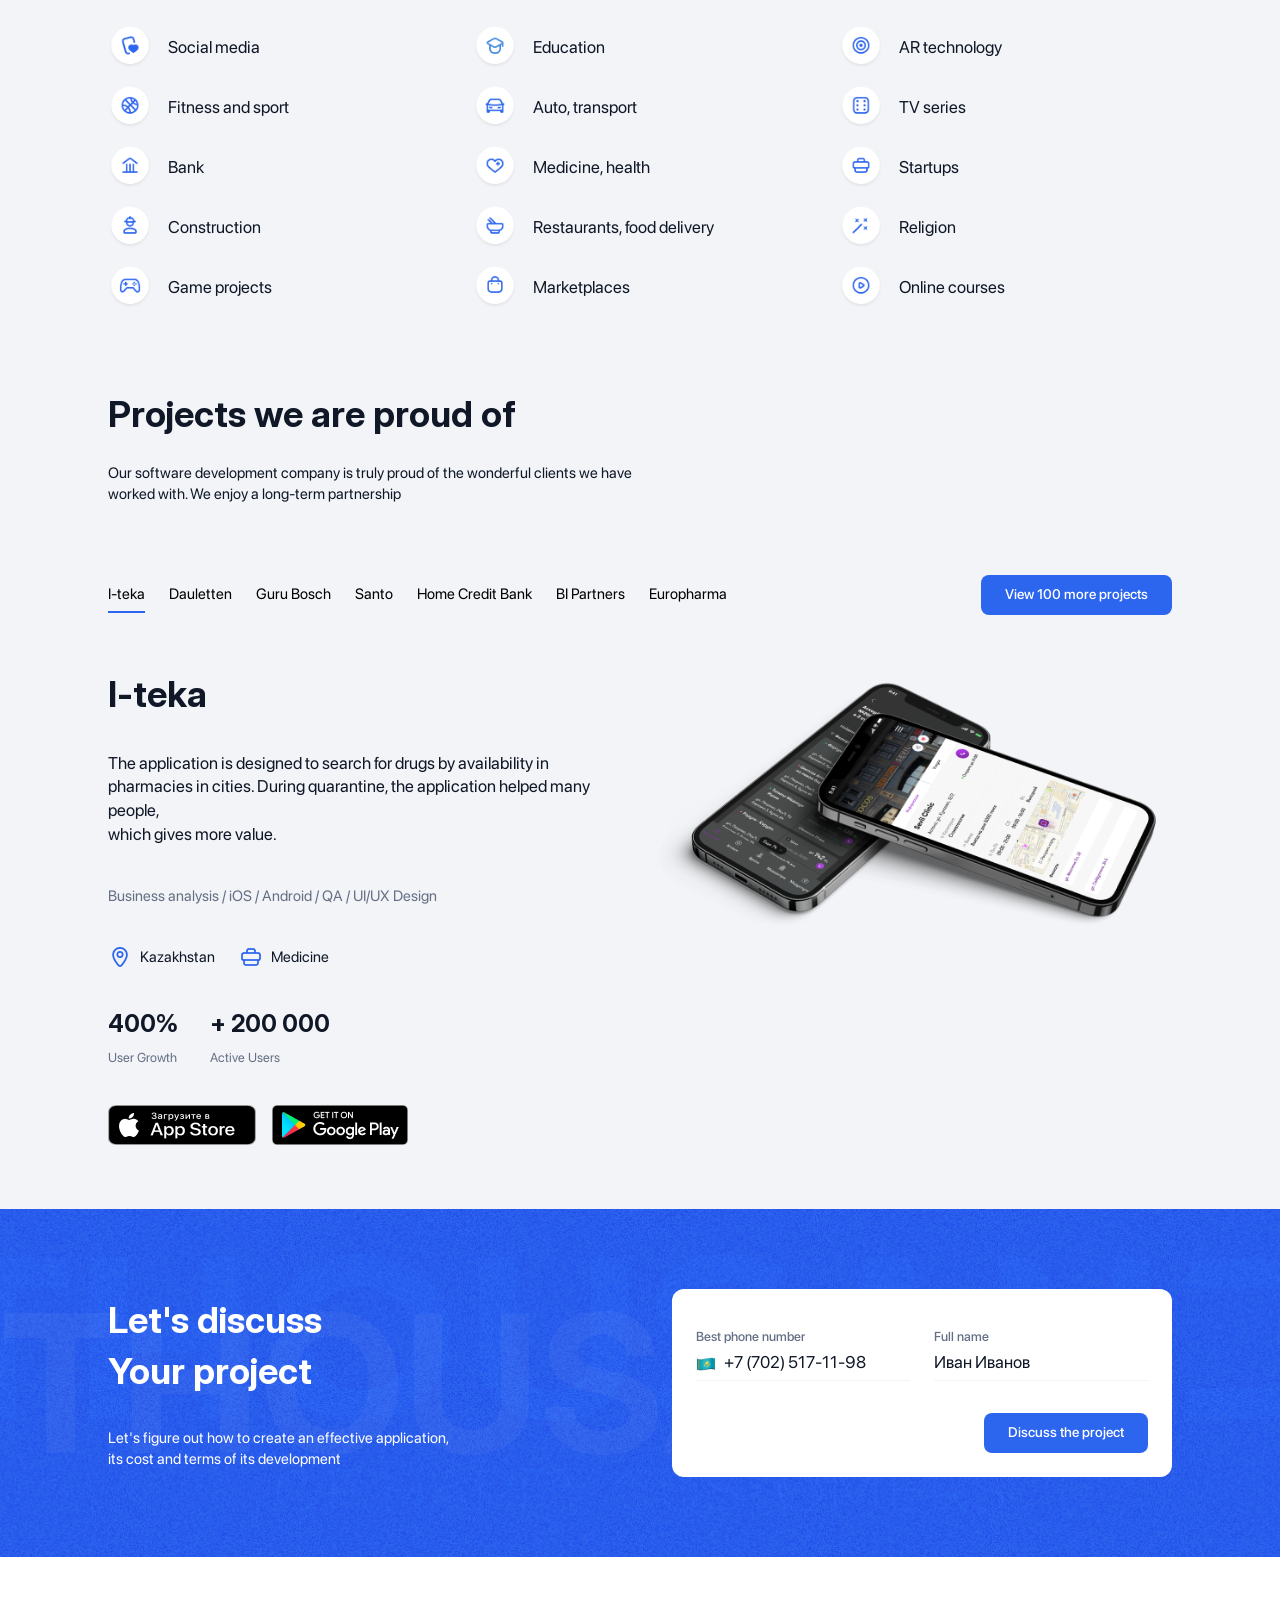
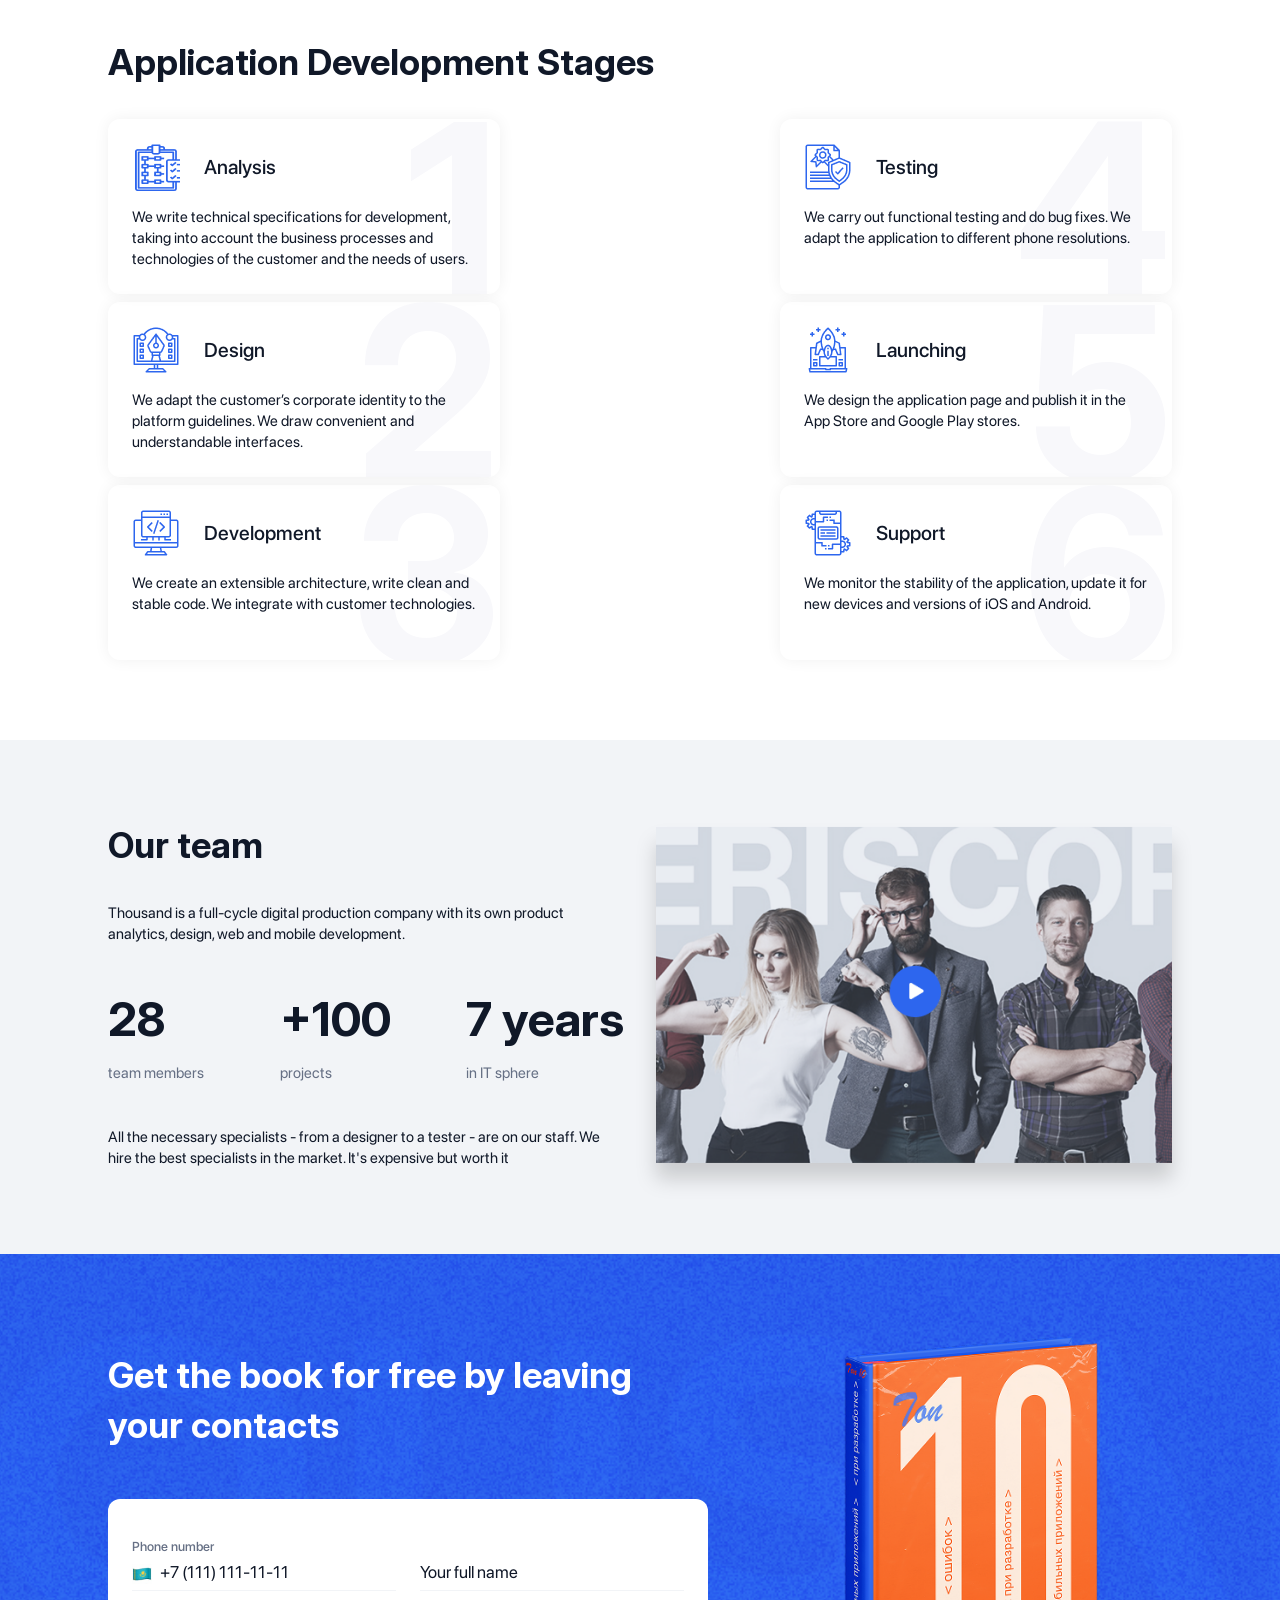
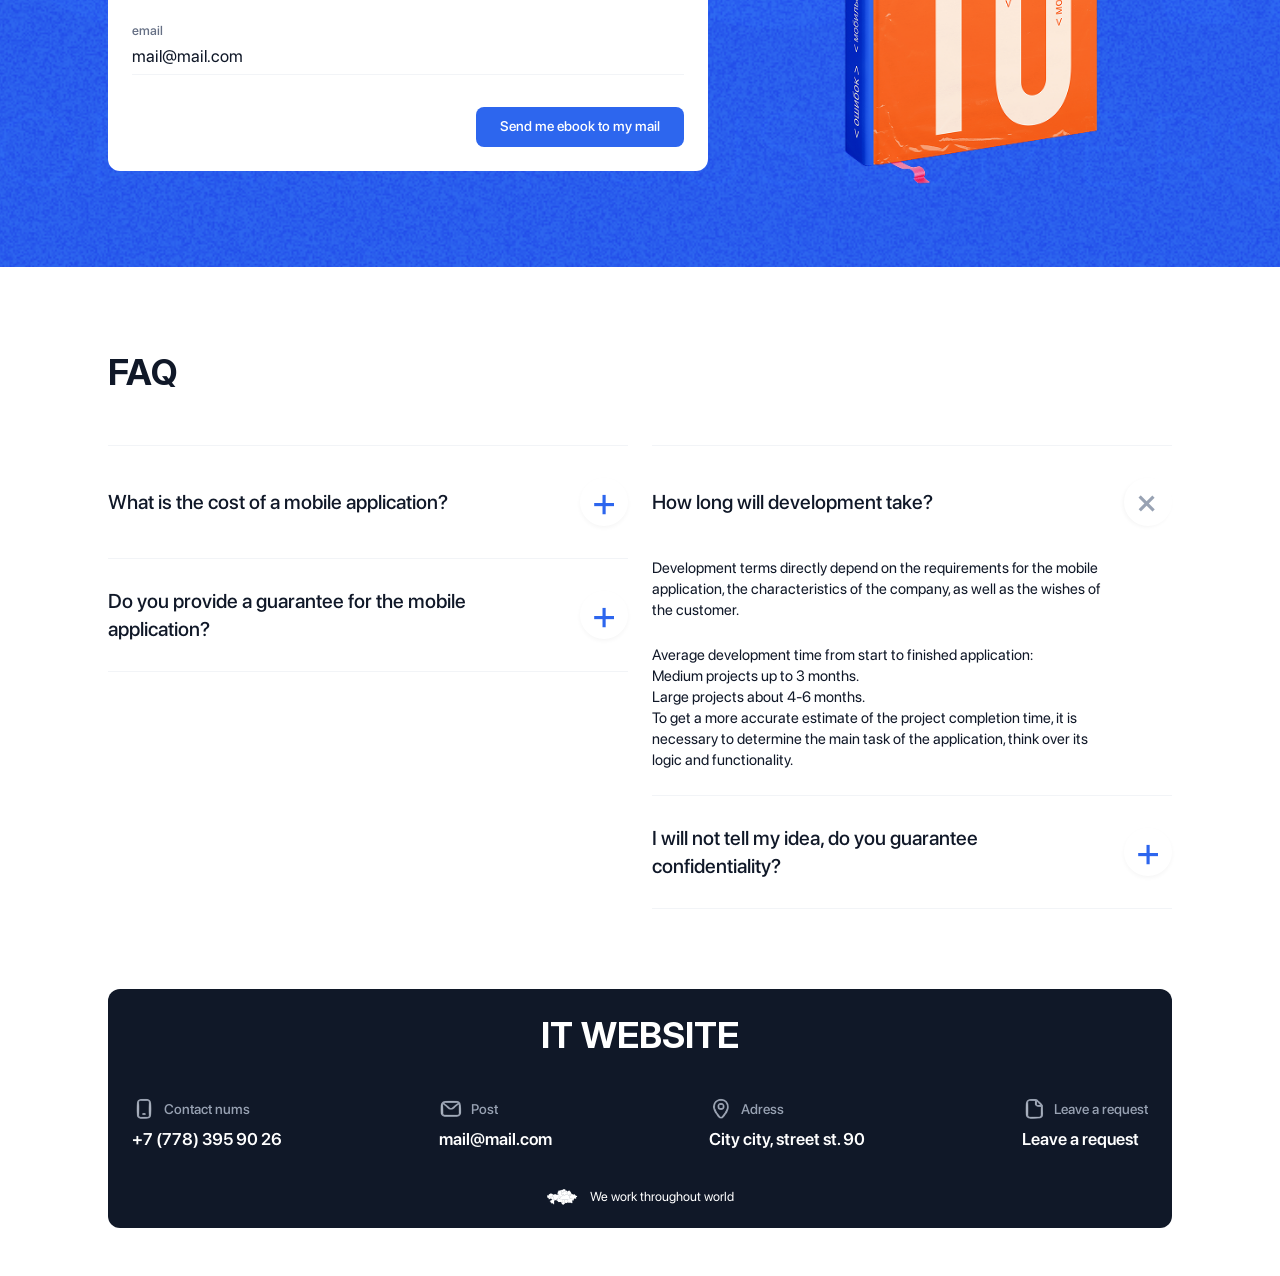
==== commit aa815489: "1" ====
--- a/index.html
+++ b/index.html
@@ -4,9 +4,9 @@
     <meta charset="UTF-8">
     <meta name="viewport" content="width=device-width, initial-scale=1.0">
     <link rel="stylesheet" href="src/styles/style.css">
-    <title>6 лабораторная</title>
+    <title>IT WEBSITE — Mobile and web development</title>
 </head>
-<body>
+<body id="Top">
     <header class="header">
         <input type="checkbox" id="menu_toggle" class="header_toggle">
         <label for="menu_toggle" class="header_burger" aria-label="Открыть меню"><span></span></label>
@@ -29,20 +29,20 @@
 
             <address class="header_contacts">
                 <div class="header_phones">
-                    <img src="src/img/header_phone.jpg" class="header_img_phone" alt="">
+                    <img src="src/img/header_phone.jpg" class="header_img_phone">
                     <a href="tel:+71111111111" class="accent_color">+71111111111</a>
                     <a href="tel:+71111111111" class="accent_color">+71111111111</a>
                 </div>
 
                 <div class="header_email">
-                    <img src="src/img/header_mail.jpg" class="header_img_mail" alt="">
+                    <img src="src/img/header_mail.jpg" class="header_img_mail">
                     <a href="mailto:itcompany@mail.com" class="accent_color">itcompany@mail.com</a>
                 </div>
             </address>
         </div>
 
         <a href="mailto:itcompany@mail.com" class="header_email_top accent_color">
-            <img src="src/img/header_mail.jpg" class="header_img_mail" alt="">
+            <img src="src/img/header_mail.jpg" class="header_img_mail">
             itcompany@mail.com
         </a>
     </header>
@@ -88,7 +88,7 @@
             </form>
         </section>
 
-        <section class="cycle_section">
+        <section class="cycle_section" id="Services">
             <div class="cycle_left_case">
                 <h2 class="cycle_title">
                     Full development cycle
@@ -121,124 +121,128 @@
 
             <div class="cycle_right_case">
                 <ul class="technologies_list">
-                    <li><a href="">iOS  development<img src="src/img/strelka.png" class="link_arrow"></a></li>
-                    <li><a href="">Android development<img src="src/img/strelka.png" class="link_arrow"></a></li>
-                    <li><a href="">Web development<img src="src/img/strelka.png" class="link_arrow"></a></li>
-                    <li><a href="">UI/UX design<img src="src/img/strelka.png" class="link_arrow"></a></li>
-                    <li><a href="">Testing<img src="src/img/strelka.png" class="link_arrow"></a></li>
-                    <li><a href="">Launch<img src="src/img/strelka.png" class="link_arrow"></a></li>
-                    <li><a href="">IT consulting<img src="src/img/strelka.png" class="link_arrow"></a></li>
+                    <li><a href="#Discuss">iOS  development<img src="src/img/strelka.png" class="link_arrow"></a></li>
+                    <li><a href="#Discuss">Android development<img src="src/img/strelka.png" class="link_arrow"></a></li>
+                    <li><a href="#Discuss">Web development<img src="src/img/strelka.png" class="link_arrow"></a></li>
+                    <li><a href="#Discuss">UI/UX design<img src="src/img/strelka.png" class="link_arrow"></a></li>
+                    <li><a href="#Discuss">Testing<img src="src/img/strelka.png" class="link_arrow"></a></li>
+                    <li><a href="#Discuss">Launch<img src="src/img/strelka.png" class="link_arrow"></a></li>
+                    <li><a href="#Discuss">IT consulting<img src="src/img/strelka.png" class="link_arrow"></a></li>
                 </ul>
             </div>
         </section>
-
-        <hr>
 
         <section class="industries">
             <h2 class="industries_title">
-                Developed more than <span class="blue_clr">100</span>
+                Developed more than <span class="blue_clr">100</span><br>
                 projects in <span class="blue_clr">15</span> industries
             </h2>
 
             <ul class="industries_list">
-                <li class="industries_list_element"><img src="" class="industries_list_img">industri</li>
-                <li class="industries_list_element"><img src="" class="industries_list_img">industri</li>
-                <li class="industries_list_element"><img src="" class="industries_list_img">industri</li>
-                <li class="industries_list_element"><img src="" class="industries_list_img">industri</li>
-                <li class="industries_list_element"><img src="" class="industries_list_img">industri</li>
-                <li class="industries_list_element"><img src="" class="industries_list_img">industri</li>
-                <li class="industries_list_element"><img src="" class="industries_list_img">industri</li>
-                <li class="industries_list_element"><img src="" class="industries_list_img">industri</li>
-                <li class="industries_list_element"><img src="" class="industries_list_img">industri</li>
-                <li class="industries_list_element"><img src="" class="industries_list_img">industri</li>
-                <li class="industries_list_element"><img src="" class="industries_list_img">industri</li>
-                <li class="industries_list_element"><img src="" class="industries_list_img">industri</li>
-                <li class="industries_list_element"><img src="" class="industries_list_img">industri</li>
-                <li class="industries_list_element"><img src="" class="industries_list_img">industri</li>
-                <li class="industries_list_element"><img src="" class="industries_list_img">industri</li>
+                <li class="industries_list_element"><img src="src/img/sm.png" class="industries_list_img">Social media</li>
+                <li class="industries_list_element"><img src="src/img/fas.png" class="industries_list_img">Fitness and sport</li>
+                <li class="industries_list_element"><img src="src/img/bank.png" class="industries_list_img">Bank</li>
+                <li class="industries_list_element"><img src="src/img/construction.png" class="industries_list_img">Construction</li>
+                <li class="industries_list_element"><img src="src/img/gp.png" class="industries_list_img">Game projects</li>
+                <li class="industries_list_element"><img src="src/img/education.png" class="industries_list_img">Education</li>
+                <li class="industries_list_element"><img src="src/img/at.png" class="industries_list_img">Auto, transport</li>
+                <li class="industries_list_element"><img src="src/img/mh.png" class="industries_list_img">Medicine, health</li>
+                <li class="industries_list_element"><img src="src/img/rfd.png" class="industries_list_img">Restaurants, food delivery</li>
+                <li class="industries_list_element"><img src="src/img/market.png" class="industries_list_img">Marketplaces</li>
+                <li class="industries_list_element"><img src="src/img/art.png" class="industries_list_img">AR technology</li>
+                <li class="industries_list_element"><img src="src/img/tvs.png" class="industries_list_img">TV series</li>
+                <li class="industries_list_element"><img src="src/img/start.png" class="industries_list_img">Startups</li>
+                <li class="industries_list_element"><img src="src/img/religion.png" class="industries_list_img">Religion</li>
+                <li class="industries_list_element"><img src="src/img/oc.png" class="industries_list_img">Online courses</li>
             </ul>
         </section>
 
-        <hr>
-
-        <section class="projects">
-            <h2 class="projects_title">projects...</h2>
+        <section class="projects" id="Cases">
+            <h2 class="projects_title">Projects we are proud of</h2>
             <p class="projects_description">
-                our...
+                Our software development company is truly proud of the wonderful clients we have<br>
+                worked with. We enjoy a long-term partnership
             </p>
 
             <div class="projects_items_list">
-                <nav class="projects_navbar">
+                <nav class="projects_navbar" aria-label="Projects">
                     <ul class="projects_list">
-                        <li><a href="">project</a></li>
-                        <li><a href="">project</a></li>
-                        <li><a href="">project</a></li>
-                        <li><a href="">project</a></li>
-                        <li><a href="">project</a></li>
-                        <li><a href="">project</a></li>
-                        <li><a href="">project</a></li>
+                        <li><a href="#I-teka" class="projects_link_active" aria-current="true">I-teka</a></li>
+                        <li><a href="#Discuss">Dauletten</a></li>
+                        <li><a href="#Discuss">Guru Bosch</a></li>
+                        <li><a href="#Discuss">Santo</a></li>
+                        <li><a href="#Discuss">Home Credit Bank</a></li>
+                        <li><a href="#Discuss">BI Partners</a></li>
+                        <li><a href="#Discuss">Europharma</a></li>
                     </ul>
                 </nav>
 
-                <a class="projects_button" href="">View...</a>
-            </div>
-
-            <article class="projects_article">
-                <h3 class="projects_article_title">I-teka</h3>
-                <p class="projects_article_description">
-                    the application...
+                <a class="projects_button" href="#Discuss">View 100 more projects</a>
+            </div>
+
+            <article class="projects_article" id="I-teka">
+                <div class="projects_article_content">
+                    <h3 class="projects_article_title">I-teka</h3>
+                    <p class="projects_article_description">
+                        The application is designed to search for drugs by availability in pharmacies in cities.
+                        During quarantine, the application helped many people,<br>
+                        which gives more value.
+                    </p>
+
+                    <p class="projects_article_list">Business analysis / iOS / Android / QA / UI/UX Design</p>
+
+                    <div class="projects_article_tags">
+                        <span class="projects_article_tag">
+                            <img src="src/img/geo_blue.png" class="projects_article_tag_img">Kazakhstan
+                        </span>
+                        <span class="projects_article_tag">
+                            <img src="src/img/case.png" class="projects_article_tag_img">Medicine
+                        </span>
+                    </div>
+
+                    <div class="projects_article_stats">
+                        <div>
+                            <h4 class="projects_article_stats_title">400%</h4>
+                            <p class="projects_article_stats_description">User Growth</p>
+                        </div>
+                        <div>
+                            <h4 class="projects_article_stats_title">+ 200 000</h4>
+                            <p class="projects_article_stats_description">Active Users</p>
+                        </div>
+                    </div>
+
+                    <div class="download_images">
+                        <a href="https://apps.apple.com/kz/search?term=i-teka" aria-label="Find I-teka in the App Store"><img src="src/img/ios.png" class="download_images_item"></a>
+                        <a href="https://play.google.com/store/search?q=i-teka&amp;c=apps" aria-label="Find I-teka in Google Play"><img src="src/img/android.png" class="download_images_item"></a>
+                    </div>
+                </div>
+
+                <img src="src/img/1.png" class="projects_article_img">
+            </article>
+        </section>
+
+        <section class="discuss" id="Discuss">
+            <div class="discuss_left_case">
+                <h2 class="discuss_title">Let's discuss<br>Your project</h2>
+                <p class="discuss_description">
+                    Let's figure out how to create an effective application,<br>
+                    its cost and terms of its development
                 </p>
-
-                <p class="projects_article_list">
-                    Business analysis / iOS / Android / QA / UI/UX Design
-                </p>
-
-                <div class="projects_article_tags">
-                    <img src="" class="projects_article_tag_img">
-                    <span class="projects_article_tag_text">Kazakhstan</span>
-                    
-                    <img src="" class="projects_article_tag_img">
-                    <span class="projects_article_tag_text">Medicine</span>
-                </div>
-
-                <div class="projects_article_stats">
-                    <h3 class="projects_article_stats_title">400%</h3>
-                    <p class="projects_article_stats_description">User Growth</p>
-                    
-                    <h3 class="projects_article_stats_title">+ 200 000</h3>
-                    <p class="projects_article_stats_description">Active Users</p>
-                </div>
-                
-                <div class="download_images">
-                    <img src="" class="download_images_item">
-                    <img src="" class="download_images_item">
-                </div>
-            </article>
-        </section>
-
-        <hr>
-
-        <section class="discuss">
-            <div class="discuss_left_case">
-                <h2 class="discuss_title">
-                    Let's...
-                </h2>
-
-                <p class="discuss_description">
-                    Let's...
-                </p>
             </div>
 
             <div class="discuss_right_case">
-                <form action="#" method="post" class="discuss_form">
+                <form action="#Discuss" method="post" class="discuss_form">
                     <div class="discuss_form_item">
                         <label for="discuss_phone_field">Best phone number</label>
-                        <input id="discuss_phone_field" type="tel">
+                        <div class="phone_block">
+                            <img src="src/img/kazahstan.png" class="country_img">
+                            <input id="discuss_phone_field" type="tel" placeholder="+7 (702) 517-11-98">
+                        </div>
                     </div>
 
                     <div class="discuss_form_item">
                         <label for="discuss_name_field">Full name</label>
-                        <input id="discuss_name_field" type="text">
+                        <input id="discuss_name_field" type="text" placeholder="Иван Иванов">
                     </div>
 
                     <button class="discuss_form_button" type="submit">Discuss the project</button>
@@ -246,148 +250,168 @@
             </div>
         </section>
 
-        <hr>
-
         <section class="application">
             <h2 class="application_title">Application Development Stages</h2>
 
-            <div class="application_item">
-                <img src="" class="application_img">
-                <h3 class="application_item_title">application title</h3>
-                <p class="application_description">application description</p>
-                <span class="background_number">1</span>
-            </div>
-
-            <div class="application_item">
-                <img src="" class="application_img">
-                <h3 class="application_item_title">application title</h3>
-                <p class="application_description">application description</p>
-                <span class="background_number">2</span>
-            </div>
-
-            <div class="application_item">
-                <img src="" class="application_img">
-                <h3 class="application_item_title">application title</h3>
-                <p class="application_description">application description</p>
-                <span class="background_number">3</span>
-            </div>
-
-            <div class="application_item">
-                <img src="" class="application_img">
-                <h3 class="application_item_title">application title</h3>
-                <p class="application_description">application description</p>
-                <span class="background_number">4</span>
-            </div>
-
-            <div class="application_item">
-                <img src="" class="application_img">
-                <h3 class="application_item_title">application title</h3>
-                <p class="application_description">application description</p>
-                <span class="background_number">5</span>
-            </div>
-
-            <div class="application_item">
-                <img src="" class="application_img">
-                <h3 class="application_item_title">application title</h3>
-                <p class="application_description">application description</p>
-                <span class="background_number">6</span>
-            </div>
-        </section>
-
-        <hr>
-
-        <section class="team">
+            <div class="application_list">
+                <div class="application_item">
+                    <div class="application_item_heading">
+                        <img src="src/img/planing.png" class="application_img">
+                        <h3 class="application_item_title">Analysis</h3>
+                    </div>
+                    <p class="application_description">We write technical specifications for development, taking into account the business processes and technologies of the customer and the needs of users.</p>
+                    <span class="background_number" aria-hidden="true">1</span>
+                </div>
+
+                <div class="application_item">
+                    <div class="application_item_heading">
+                        <img src="src/img/graphic-design.png" class="application_img">
+                        <h3 class="application_item_title">Design</h3>
+                    </div>
+                    <p class="application_description">We adapt the customer’s corporate identity to the platform guidelines. We draw convenient and understandable interfaces.</p>
+                    <span class="background_number" aria-hidden="true">2</span>
+                </div>
+
+                <div class="application_item">
+                    <div class="application_item_heading">
+                        <img src="src/img/coding-language.png" class="application_img">
+                        <h3 class="application_item_title">Development</h3>
+                    </div>
+                    <p class="application_description">We create an extensible architecture, write clean and stable code. We integrate with customer technologies.</p>
+                    <span class="background_number" aria-hidden="true">3</span>
+                </div>
+
+                <div class="application_item">
+                    <div class="application_item_heading">
+                        <img src="src/img/security.png" class="application_img">
+                        <h3 class="application_item_title">Testing</h3>
+                    </div>
+                    <p class="application_description">We carry out functional testing and do bug fixes. We adapt the application to different phone resolutions.</p>
+                    <span class="background_number" aria-hidden="true">4</span>
+                </div>
+
+                <div class="application_item">
+                    <div class="application_item_heading">
+                        <img src="src/img/launching.png" class="application_img">
+                        <h3 class="application_item_title">Launching</h3>
+                    </div>
+                    <p class="application_description">We design the application page and publish it in the App Store and Google Play stores.</p>
+                    <span class="background_number" aria-hidden="true">5</span>
+                </div>
+
+                <div class="application_item">
+                    <div class="application_item_heading">
+                        <img src="src/img/support.png" class="application_img">
+                        <h3 class="application_item_title">Support</h3>
+                    </div>
+                    <p class="application_description">We monitor the stability of the application, update it for new devices and versions of iOS and Android.</p>
+                    <span class="background_number" aria-hidden="true">6</span>
+                </div>
+            </div>
+        </section>
+
+        <section class="team" id="Media">
             <div class="team_left_case">
                 <h2 class="team_title">Our team</h2>
                 <p class="team_description">
-                    Thousand...
+                    Thousand is a full-cycle digital production company with its own product analytics,
+                    design, web and mobile development.
                 </p>
-
+            </div>
+
+            <div class="team_stats_list">
                 <div class="team_stats">
-                    <h2 class="team_stats_title">28</h2>
+                    <h3 class="team_stats_title">28</h3>
                     <p class="team_stats_description">team members</p>
                 </div>
-
                 <div class="team_stats">
-                    <h2 class="team_stats_title">+100</h2>
+                    <h3 class="team_stats_title">+100</h3>
                     <p class="team_stats_description">projects</p>
                 </div>
-
                 <div class="team_stats">
-                    <h2 class="team_stats_title">7 years</h2>
+                    <h3 class="team_stats_title">7 years</h3>
                     <p class="team_stats_description">in IT sphere</p>
                 </div>
             </div>
+
+            <p class="team_description team_description_bottom">
+                All the necessary specialists - from a designer to a tester - are on our staff.
+                We hire the best specialists in the market. It's expensive but worth it
+            </p>
 
             <div class="team_right_case">
                 <figure class="video_figure">
-                    <video src=""></video>
+                    <img src="src/img/team.png" class="team_img">
                 </figure>
             </div>
         </section>
 
-        <hr>
-
-        <section class="book">
+        <section class="book" id="Book">
             <div class="book_text">
-                <h2 class="book_title">
-                    Get the book...
-                </h2>
-
-                <form action="#" method="post" class="book_form">
+                <h2 class="book_title">Get the book for free by leaving<br>your contacts</h2>
+
+                <form action="#Book" method="post" class="book_form">
                     <div class="book_form_item">
-                        <img src="" class="country_img">
                         <label for="book_phone_field">Phone number</label>
-                        <input id="book_phone_field" type="tel">
-                    </div>
-                    
+                        <div class="phone_block">
+                            <img src="src/img/kazahstan.png" class="country_img">
+                            <input id="book_phone_field" type="tel" placeholder="+7 (111) 111-11-11">
+                        </div>
+                    </div>
+
                     <div class="book_form_item">
+                        <label for="book_name_field" class="visually_hidden">Full name</label>
                         <input id="book_name_field" type="text" placeholder="Your full name">
                     </div>
 
-                    <div class="book_form_item">
+                    <div class="book_form_item book_form_email">
                         <label for="book_email_field">email</label>
-                        <input id="book_email_field" type="email">
-                    </div>
-
-                    <button class="book_form_button" type="submit">send me ebook to my mail</button>
+                        <input id="book_email_field" type="email" placeholder="mail@mail.com">
+                    </div>
+
+                    <button class="book_form_button" type="submit">Send me ebook to my mail</button>
                 </form>
             </div>
 
-            <img src="" class="book_img">
-        </section>
-
-        <hr>
-
-        <section class="faq">
+            <img src="src/img/book.png" class="book_img">
+        </section>
+
+        <section class="faq" id="FAQ">
             <h2 class="faq_title">FAQ</h2>
 
             <div class="faq_list">
-                <details class="faq_item">
-                    <summary class="faq_question">question</summary>
-                    <p class="faq_answer">answer</p>
-                </details>
-
-                <details class="faq_item">
-                    <summary class="faq_question">question</summary>
-                    <p class="faq_answer">answer</p>
-                </details>
-                
-                <details class="faq_item">
-                    <summary class="faq_question">question</summary>
-                    <p class="faq_answer">answer</p>
-                </details>
-
-                <details class="faq_item">
-                    <summary class="faq_question">question</summary>
-                    <p class="faq_answer">answer</p>
-                </details>
+                <div class="faq_column">
+                    <details class="faq_item">
+                        <summary class="faq_question">What is the cost of a mobile application?</summary>
+                        <p class="faq_answer">The cost depends on the application's functionality, design and integrations. We prepare an estimate after discussing your requirements and the scope of the project.</p>
+                    </details>
+
+                    <details class="faq_item">
+                        <summary class="faq_question">Do you provide a guarantee for the mobile application?</summary>
+                        <p class="faq_answer">We provide warranty support after launch. The scope and duration are agreed in the contract. We also offer ongoing maintenance and updates.</p>
+                    </details>
+                </div>
+
+                <div class="faq_column">
+                    <details class="faq_item" open>
+                        <summary class="faq_question">How long will development take?</summary>
+                        <div class="faq_answer">
+                            <p>Development terms directly depend on the requirements for the mobile application, the characteristics of the company, as well as the wishes of the customer.</p>
+                            <p>Average development time from start to finished application:<br>Medium projects up to 3 months.<br>Large projects about 4-6 months.<br>To get a more accurate estimate of the project completion time, it is necessary to determine the main task of the application, think over its logic and functionality.</p>
+                        </div>
+                    </details>
+
+                    <details class="faq_item">
+                        <summary class="faq_question">I will not tell my idea, do you guarantee confidentiality?</summary>
+                        <p class="faq_answer">We can sign a non-disclosure agreement before discussing your idea. Project information is shared only with the specialists involved in its development.</p>
+                    </details>
+                </div>
             </div>
         </section>
     </main>
 
-    <footer class="footer">
-        <a href="" class="footer_title">IT WEBSITE</a>
+    <footer class="footer" id="Contacts">
+        <a href="#Top" class="footer_title">IT WEBSITE</a>
         
         <div class="footer_items">
             <div class="footer_item">
@@ -396,7 +420,7 @@
                     <p class="footer_item_description">Contact nums</p>
                 </div>
 
-                <p class="footer_item_info">+7 (778) 395 90 26</p>
+                <a href="tel:+77783959026" class="footer_item_info">+7 (778) 395 90 26</a>
             </div>
 
             <div class="footer_item">
@@ -405,7 +429,7 @@
                     <p class="footer_item_description">Post</p>
                 </div>
     
-                <p class="footer_item_info">mail@mail.com</p>
+                <a href="mailto:mail@mail.com" class="footer_item_info">mail@mail.com</a>
             </div>
             
             <div class="footer_item">
@@ -423,7 +447,7 @@
                     <p class="footer_item_description">Leave a request</p>
                 </div>
     
-                <p class="footer_item_info">Leave a request</p>
+                <a href="#Discuss" class="footer_item_info">Leave a request</a>
             </div>
         </div>
         
--- a/src/styles/style.css
+++ b/src/styles/style.css
@@ -43,7 +43,9 @@
 
 body {
   position: relative;
-  margin: 0;
+  margin: 0 auto;
+  color: #101828;
+  font-family: "SF-Pro-Regular", sans-serif;
   padding: 20px 0 0 0;
   display: flex;
   flex-direction: column;
@@ -65,19 +67,19 @@
   gap: 80px;
   background-color: #ffffff;
   border-radius: 12px;
-  margin: 0 108px 20px;
+  margin: 0 max(108px, (100% - 1224px) / 2) 20px;
   padding: 0 20px;
   height: 56px;
   box-shadow: 0px 2px 4px 0px rgba(0, 0, 0, 0.08);
 }
-@media (max-width: 768px) {
+@media (max-width: 1200px) {
   .header {
     display: grid;
-    grid-template-columns: 1fr auto 1fr;
+    grid-template-columns: auto 1fr auto;
     height: 88px;
     margin: 0 16px 20px;
     padding: 0 24px;
-    gap: 16px;
+    gap: 12px;
   }
   .header_toggle:focus-visible + .header_burger, .header_close:focus-visible {
     outline: 2px solid #2D66EE;
@@ -94,9 +96,11 @@
   font-size: 20px;
   font-family: "Inter-Bold", sans-serif;
 }
-@media (max-width: 768px) {
+@media (max-width: 1200px) {
   .header_title {
     justify-self: center;
+    white-space: nowrap;
+    font-size: clamp(14px, 2.6vw, 20px);
   }
 }
 .header_toggle {
@@ -104,7 +108,7 @@
   opacity: 0;
   pointer-events: none;
 }
-@media (max-width: 768px) {
+@media (max-width: 1200px) {
   .header_toggle:checked ~ .header_menu {
     display: flex;
   }
@@ -112,7 +116,7 @@
 .header_burger, .header_close, .header_menu_title, .header_email_top {
   display: none;
 }
-@media (max-width: 768px) {
+@media (max-width: 1200px) {
   .header_burger {
     display: flex;
     align-items: center;
@@ -126,7 +130,7 @@
     border-radius: 8px;
   }
 }
-@media (max-width: 768px) {
+@media (max-width: 1200px) {
   .header_burger span {
     position: relative;
     width: 36px;
@@ -148,15 +152,15 @@
     top: 9px;
   }
 }
-@media (max-width: 768px) {
+@media (max-width: 1200px) {
   .header_email_top {
     display: flex;
     align-items: center;
     gap: 8px;
     justify-content: flex-end;
-    width: 180px;
+    width: auto;
     font-family: "SF-Pro-medium", sans-serif;
-    font-size: 14px;
+    font-size: clamp(11px, 1.8vw, 14px);
   }
 }
 @media (max-width: 425px) {
@@ -167,7 +171,7 @@
 .header_menu {
   display: contents;
 }
-@media (max-width: 768px) {
+@media (max-width: 1200px) {
   .header_menu {
     display: none;
     position: fixed;
@@ -190,7 +194,7 @@
     padding: 90px 24px 56px;
   }
 }
-@media (max-width: 768px) {
+@media (max-width: 1200px) {
   .header_menu_title {
     display: block;
     font-family: "Inter-Bold", sans-serif;
@@ -203,7 +207,7 @@
     font-size: 20px;
   }
 }
-@media (max-width: 768px) {
+@media (max-width: 1200px) {
   .header_close {
     display: block;
     position: absolute;
@@ -237,7 +241,7 @@
     width: 22px;
   }
 }
-@media (max-width: 768px) {
+@media (max-width: 1200px) {
   .header_navbar {
     margin-top: 52px;
   }
@@ -256,7 +260,7 @@
   font-family: "SF-Pro-medium", sans-serif;
   font-size: 14px;
 }
-@media (max-width: 768px) {
+@media (max-width: 1200px) {
   .header_navbar ul {
     flex-direction: column;
     align-items: center;
@@ -273,7 +277,7 @@
     line-height: 1.3;
   }
 }
-@media (max-width: 768px) {
+@media (max-width: 1200px) {
   .header_navbar a {
     color: #101828;
   }
@@ -293,7 +297,7 @@
   font-family: "SF-Pro-medium", sans-serif;
   font-size: 14px;
 }
-@media (max-width: 768px) {
+@media (max-width: 1200px) {
   .header_contacts {
     flex-wrap: wrap;
     justify-content: center;
@@ -317,7 +321,7 @@
   align-items: center;
   gap: 8px;
 }
-@media (max-width: 768px) {
+@media (max-width: 1200px) {
   .header_phones {
     display: contents;
   }
@@ -342,10 +346,17 @@
   position: relative;
   isolation: isolate;
   overflow: hidden;
-  min-height: 804px;
+  box-sizing: border-box;
+  min-height: 900px;
   margin-top: -96px;
   padding-top: 96px;
   background-color: #f2f4f7;
+}
+@media (max-width: 1200px) {
+  .main_section {
+    margin-top: -128px;
+    padding-top: 128px;
+  }
 }
 @media (max-width: 768px) {
   .main_section {
@@ -373,7 +384,7 @@
   content: "";
   position: absolute;
   top: -400px;
-  right: 20px;
+  right: max(20px, (100% - 1224px - 216px) / 2 + 20px);
   width: 562px;
   height: 1700px;
   transform: rotate(-12deg);
@@ -387,6 +398,8 @@
   .hero_art::before {
     top: -300px;
     right: -40px;
+    -webkit-mask-image: linear-gradient(to right, transparent, #000000 45%);
+    mask-image: linear-gradient(to right, transparent, #000000 45%);
     width: 317px;
     height: 1400px;
     background-image: url(../img/column-left.webp), url(../img/column-right.webp);
@@ -409,6 +422,8 @@
   .hero_art::before {
     top: -300px;
     right: 11px;
+    -webkit-mask-image: none;
+    mask-image: none;
     width: 353px;
     height: 1100px;
     background-image: url(../img/column-left.webp), url(../img/column-right.webp);
@@ -457,10 +472,15 @@
 .section_content {
   display: flex;
   flex-direction: column;
-  margin: 80px 0 0 108px;
+  margin: 80px 0 0 max(108px, (100% - 1224px) / 2);
   gap: 24px;
   width: 600px;
-  height: 220px;
+  min-height: 220px;
+}
+@media (max-width: 1200px) {
+  .section_content {
+    margin-left: 40px;
+  }
 }
 @media (max-width: 768px) {
   .section_content {
@@ -488,12 +508,18 @@
   gap: 32px;
   background-color: #ffffff;
   box-shadow: 0px 0px 2px 0px rgba(0, 0, 0, 0.08);
-  margin: 0 0 0 108px;
+  margin: 0 0 0 max(108px, (100% - 1224px) / 2);
+}
+@media (max-width: 1200px) {
+  .contact_form {
+    margin-left: 40px;
+  }
 }
 @media (max-width: 768px) {
   .contact_form {
     box-sizing: border-box;
     width: 384px;
+    max-width: calc(100% - 80px);
     height: auto;
     margin: 72px 0 0 40px;
     padding: 32px;
@@ -614,15 +640,24 @@
 
 .cycle_section {
   color: #101828;
-  margin: 40px 108px;
+  margin: 40px max(108px, (100% - 1224px) / 2);
   display: flex;
   flex-direction: row;
   gap: 150px;
+  padding: 40px 0;
+}
+@media (max-width: 1200px) {
+  .cycle_section {
+    margin: 40px;
+    gap: 40px;
+    justify-content: space-between;
+  }
 }
 @media (max-width: 768px) {
   .cycle_section {
     margin: 0 40px;
     padding: 56px 0 24px;
+    flex-wrap: wrap;
     gap: 40px;
     justify-content: space-between;
   }
@@ -695,7 +730,7 @@
 }
 @media (max-width: 768px) {
   .cycle_left_case {
-    flex: 1 1 auto;
+    flex: 1 1 260px;
     max-width: 310px;
   }
 }
@@ -756,13 +791,1164 @@
   width: 7px;
 }
 
+html {
+  scroll-behavior: smooth;
+  scroll-padding-top: 140px;
+}
+
+h4 {
+  margin: 0;
+}
+
+img {
+  max-width: 100%;
+}
+
+button,
+input {
+  font: inherit;
+}
+
+button,
+summary {
+  cursor: pointer;
+}
+
+a:focus-visible,
+button:focus-visible,
+summary:focus-visible,
+input:focus-visible {
+  outline: 2px solid #2D66EE;
+  outline-offset: 4px;
+}
+
+.visually_hidden {
+  position: absolute;
+  width: 1px;
+  height: 1px;
+  overflow: hidden;
+  clip-path: inset(50%);
+  white-space: nowrap;
+}
+
+.industries {
+  padding: 80px max(108px, (100% - 1224px) / 2);
+}
+@media (max-width: 1200px) {
+  .industries {
+    padding: 64px 40px;
+  }
+}
+@media (max-width: 768px) {
+  .industries {
+    padding: 40px;
+  }
+}
+@media (max-width: 425px) {
+  .industries {
+    padding: 40px 24px;
+  }
+}
+.industries {
+  padding-bottom: 40px;
+  background-color: #f2f4f7;
+}
+.industries_title {
+  font-family: "Inter-Bold", sans-serif;
+  font-size: 36px;
+  line-height: 1.4;
+}
+@media (max-width: 768px) {
+  .industries_title {
+    font-size: 28px;
+  }
+}
+@media (max-width: 425px) {
+  .industries_title {
+    font-size: 24px;
+    line-height: 1.3;
+  }
+}
+.industries_list {
+  display: grid;
+  grid-template-columns: repeat(3, minmax(0, 1fr));
+  grid-template-rows: repeat(5, auto);
+  grid-auto-flow: column;
+  gap: 16px 32px;
+  margin: 32px 0 0;
+  padding: 0;
+  list-style: none;
+}
+@media (max-width: 768px) {
+  .industries_list {
+    grid-template-columns: repeat(2, minmax(0, 1fr));
+    grid-template-rows: repeat(8, auto);
+    gap: 16px 24px;
+  }
+}
+@media (max-width: 425px) {
+  .industries_list {
+    grid-template-columns: 1fr;
+    grid-template-rows: none;
+    grid-auto-flow: row;
+    margin-top: 24px;
+    gap: 12px;
+  }
+}
+.industries_list_element {
+  display: flex;
+  align-items: center;
+  gap: 16px;
+  font-size: 17px;
+}
+@media (max-width: 768px) {
+  .industries_list_element {
+    gap: 12px;
+    font-size: 15px;
+  }
+}
+.industries_list_img {
+  flex: none;
+  width: 44px;
+  height: 44px;
+  object-fit: contain;
+}
+
+.projects {
+  padding: 80px max(108px, (100% - 1224px) / 2);
+}
+@media (max-width: 1200px) {
+  .projects {
+    padding: 64px 40px;
+  }
+}
+@media (max-width: 768px) {
+  .projects {
+    padding: 40px;
+  }
+}
+@media (max-width: 425px) {
+  .projects {
+    padding: 40px 24px;
+  }
+}
+.projects {
+  padding-top: 40px;
+  padding-bottom: 64px;
+  background-color: #f2f4f7;
+}
+.projects_title {
+  font-family: "Inter-Bold", sans-serif;
+  font-size: 36px;
+  line-height: 1.4;
+}
+@media (max-width: 768px) {
+  .projects_title {
+    font-size: 28px;
+  }
+}
+@media (max-width: 425px) {
+  .projects_title {
+    font-size: 24px;
+    line-height: 1.3;
+  }
+}
+.projects_description {
+  max-width: 650px;
+  margin-top: 24px;
+  font-size: 15px;
+  line-height: 1.4;
+}
+@media (max-width: 425px) {
+  .projects_description {
+    margin-top: 16px;
+    font-size: 14px;
+  }
+  .projects_description br {
+    display: none;
+  }
+}
+.projects_items_list {
+  display: flex;
+  align-items: center;
+  justify-content: space-between;
+  gap: 32px;
+  margin-top: 64px;
+}
+@media (max-width: 1200px) {
+  .projects_items_list {
+    gap: 16px;
+  }
+}
+@media (max-width: 768px) {
+  .projects_items_list {
+    position: relative;
+    margin-top: 32px;
+  }
+}
+@media (max-width: 425px) {
+  .projects_items_list {
+    position: static;
+    margin-top: 24px;
+  }
+}
+.projects_navbar {
+  min-width: 0;
+  overflow-x: auto;
+  scrollbar-width: thin;
+}
+.projects_list {
+  display: flex;
+  align-items: center;
+  gap: 24px;
+  margin: 0;
+  padding: 8px 0;
+  list-style: none;
+  white-space: nowrap;
+  font-size: 15px;
+}
+.projects_list a {
+  display: block;
+  padding: 8px 0;
+  border-bottom: 2px solid transparent;
+}
+.projects_list a:hover {
+  border-color: #2D66EE;
+}
+.projects_list .projects_link_active {
+  border-color: #2D66EE;
+}
+@media (max-width: 768px) {
+  .projects_list {
+    gap: 20px;
+    font-size: 13px;
+  }
+}
+.projects_button {
+  display: inline-flex;
+  align-items: center;
+  justify-content: center;
+  box-sizing: border-box;
+  min-height: 40px;
+  padding: 10px 24px;
+  border: none;
+  border-radius: 8px;
+  background-color: #2D66EE;
+  color: #ffffff;
+  font-family: "SF-Pro-medium", sans-serif;
+  font-size: 14px;
+  line-height: 1.4;
+  text-align: center;
+}
+.projects_button:hover {
+  background-color: #2054d1;
+}
+@media (max-width: 425px) {
+  .projects_button {
+    padding: 10px 16px;
+    font-size: 13px;
+  }
+}
+.projects_button {
+  flex: none;
+}
+@media (max-width: 768px) {
+  .projects_button {
+    position: absolute;
+    top: 80px;
+    right: 0;
+  }
+}
+@media (max-width: 425px) {
+  .projects_button {
+    position: static;
+    width: 100%;
+    margin-top: 24px;
+    order: 4;
+  }
+}
+.projects_article {
+  display: grid;
+  grid-template-columns: minmax(0, 1fr) minmax(0, 1fr);
+  align-items: start;
+  gap: 32px;
+  margin-top: 48px;
+}
+@media (max-width: 768px) {
+  .projects_article {
+    position: relative;
+    display: block;
+    margin-top: 32px;
+  }
+}
+@media (max-width: 425px) {
+  .projects_article {
+    display: flex;
+    flex-direction: column;
+    gap: 24px;
+    margin-top: 24px;
+  }
+}
+.projects_article_title {
+  font-family: "Inter-Bold", sans-serif;
+  font-size: 36px;
+  line-height: 1.4;
+}
+@media (max-width: 768px) {
+  .projects_article_title {
+    font-size: 28px;
+  }
+}
+@media (max-width: 425px) {
+  .projects_article_title {
+    font-size: 24px;
+    line-height: 1.3;
+  }
+}
+.projects_article_description {
+  margin-top: 32px;
+  font-size: 17px;
+  line-height: 1.4;
+}
+@media (max-width: 768px) {
+  .projects_article_description {
+    max-width: 65%;
+    font-size: 14px;
+  }
+}
+@media (max-width: 425px) {
+  .projects_article_description {
+    max-width: none;
+    margin-top: 24px;
+  }
+}
+.projects_article_list {
+  margin-top: 40px;
+  color: #667085;
+  font-size: 15px;
+}
+@media (max-width: 768px) {
+  .projects_article_list {
+    max-width: 60%;
+    margin-top: 32px;
+    font-size: 13px;
+    line-height: 1.5;
+  }
+}
+@media (max-width: 425px) {
+  .projects_article_list {
+    max-width: none;
+    margin-top: 24px;
+  }
+}
+.projects_article_tags {
+  display: flex;
+  flex-wrap: wrap;
+  gap: 24px;
+  margin-top: 40px;
+}
+.projects_article_tag {
+  display: flex;
+  align-items: center;
+  gap: 8px;
+  font-size: 15px;
+}
+.projects_article_tag_img {
+  width: 24px;
+  height: 24px;
+  object-fit: contain;
+}
+.projects_article_stats {
+  display: flex;
+  gap: 32px;
+  margin-top: 40px;
+}
+.projects_article_stats_title {
+  font-family: "Inter-Bold", sans-serif;
+  font-size: 24px;
+}
+.projects_article_stats_description {
+  margin-top: 12px;
+  color: #667085;
+  font-size: 13px;
+}
+.projects_article_img {
+  width: 100%;
+  margin-top: 0;
+}
+@media (max-width: 768px) {
+  .projects_article_img {
+    position: absolute;
+    right: 0;
+    bottom: 40px;
+    width: 47%;
+  }
+}
+@media (max-width: 425px) {
+  .projects_article_img {
+    position: static;
+    width: 100%;
+    order: -1;
+  }
+}
+@media (max-width: 425px) {
+  .projects {
+    display: flex;
+    flex-direction: column;
+  }
+  .projects_items_list, .projects_navbar {
+    display: contents;
+  }
+  .projects_list {
+    flex-wrap: wrap;
+    gap: 0 16px;
+    margin-top: 24px;
+    font-size: 12px;
+  }
+  .projects_article_tags, .projects_article_stats {
+    margin-top: 24px;
+  }
+}
+
+.download_images {
+  display: flex;
+  align-items: center;
+  flex-wrap: wrap;
+  gap: 16px;
+  margin-top: 40px;
+}
+.download_images_item {
+  display: block;
+  width: auto;
+  height: 40px;
+}
+@media (max-width: 768px) {
+  .download_images {
+    gap: 8px;
+  }
+  .download_images_item {
+    height: 32px;
+  }
+}
+@media (max-width: 425px) {
+  .download_images {
+    margin-top: 24px;
+  }
+}
+
+.discuss {
+  padding: 80px max(108px, (100% - 1224px) / 2);
+}
+@media (max-width: 1200px) {
+  .discuss {
+    padding: 64px 40px;
+  }
+}
+@media (max-width: 768px) {
+  .discuss {
+    padding: 40px;
+  }
+}
+@media (max-width: 425px) {
+  .discuss {
+    padding: 40px 24px;
+  }
+}
+.discuss {
+  position: relative;
+  isolation: isolate;
+  display: grid;
+  grid-template-columns: minmax(0, 1fr) minmax(0, 1fr);
+  align-items: center;
+  gap: 64px;
+  background: #2D66EE url(../img/Fr.png) center/cover;
+  color: #ffffff;
+}
+.discuss::before {
+  content: "THOUSAND";
+  position: absolute;
+  top: 50%;
+  left: 0;
+  right: 0;
+  z-index: -1;
+  overflow: hidden;
+  transform: translateY(-50%);
+  opacity: 0.04;
+  font-family: "Inter-Bold", sans-serif;
+  font-size: clamp(64px, 15vw, 240px);
+}
+.discuss_title {
+  font-family: "Inter-Bold", sans-serif;
+  font-size: 36px;
+  line-height: 1.4;
+}
+@media (max-width: 768px) {
+  .discuss_title {
+    font-size: 28px;
+  }
+}
+@media (max-width: 425px) {
+  .discuss_title {
+    font-size: 24px;
+    line-height: 1.3;
+  }
+}
+.discuss_description {
+  margin-top: 32px;
+  font-size: 15px;
+  line-height: 1.4;
+}
+.discuss_right_case {
+  min-width: 0;
+}
+.discuss_form {
+  display: grid;
+  grid-template-columns: repeat(2, minmax(0, 1fr));
+  gap: 32px 24px;
+  padding: 40px 24px 24px;
+  border-radius: 12px;
+  background-color: #ffffff;
+  color: #101828;
+}
+.discuss_form_item {
+  display: flex;
+  flex-direction: column;
+  justify-content: flex-end;
+  min-width: 0;
+  gap: 4px;
+  border-bottom: 1px solid #f2f4f7;
+}
+.discuss_form_item label {
+  color: #667085;
+  font-family: "SF-Pro-medium", sans-serif;
+  font-size: 13px;
+}
+.discuss_form_item input {
+  box-sizing: border-box;
+  min-width: 0;
+  width: 100%;
+  padding: 4px 0 8px;
+  border: none;
+  border-radius: 0;
+  background-color: transparent;
+  color: #101828;
+  font-size: 17px;
+}
+.discuss_form_item input::placeholder {
+  color: #101828;
+  opacity: 1;
+}
+.discuss_form_item .country_img {
+  flex: none;
+  height: auto;
+}
+@media (max-width: 425px) {
+  .discuss_form_item input {
+    font-size: 14px;
+  }
+}
+.discuss_form_button {
+  display: inline-flex;
+  align-items: center;
+  justify-content: center;
+  box-sizing: border-box;
+  min-height: 40px;
+  padding: 10px 24px;
+  border: none;
+  border-radius: 8px;
+  background-color: #2D66EE;
+  color: #ffffff;
+  font-family: "SF-Pro-medium", sans-serif;
+  font-size: 14px;
+  line-height: 1.4;
+  text-align: center;
+}
+.discuss_form_button:hover {
+  background-color: #2054d1;
+}
+@media (max-width: 425px) {
+  .discuss_form_button {
+    padding: 10px 16px;
+    font-size: 13px;
+  }
+}
+.discuss_form_button {
+  grid-column: 1/-1;
+  justify-self: end;
+}
+@media (max-width: 1200px) {
+  .discuss {
+    gap: 32px;
+  }
+}
+@media (max-width: 768px) {
+  .discuss {
+    grid-template-columns: 1fr;
+    gap: 32px;
+  }
+  .discuss_right_case {
+    width: 100%;
+    max-width: 600px;
+  }
+  .discuss_description {
+    margin-top: 24px;
+    font-size: 14px;
+  }
+}
+@media (max-width: 425px) {
+  .discuss_form {
+    grid-template-columns: 1fr;
+    padding: 32px 24px;
+  }
+  .discuss_form_button {
+    justify-self: stretch;
+  }
+}
+
+.application {
+  padding: 80px max(108px, (100% - 1224px) / 2);
+}
+@media (max-width: 1200px) {
+  .application {
+    padding: 64px 40px;
+  }
+}
+@media (max-width: 768px) {
+  .application {
+    padding: 40px;
+  }
+}
+@media (max-width: 425px) {
+  .application {
+    padding: 40px 24px;
+  }
+}
+.application_title {
+  font-family: "Inter-Bold", sans-serif;
+  font-size: 36px;
+  line-height: 1.4;
+}
+@media (max-width: 768px) {
+  .application_title {
+    font-size: 28px;
+  }
+}
+@media (max-width: 425px) {
+  .application_title {
+    font-size: 24px;
+    line-height: 1.3;
+  }
+}
+.application_list {
+  display: grid;
+  grid-template-columns: repeat(2, minmax(0, 392px));
+  grid-template-rows: repeat(3, 1fr);
+  grid-auto-flow: column;
+  justify-content: space-between;
+  gap: 8px 48px;
+  margin-top: 32px;
+}
+@media (max-width: 768px) {
+  .application_list {
+    grid-template-columns: 1fr;
+    grid-template-rows: none;
+    grid-auto-flow: row;
+    gap: 24px;
+  }
+}
+.application_item {
+  position: relative;
+  isolation: isolate;
+  overflow: hidden;
+  padding: 24px;
+  border-radius: 12px;
+  box-shadow: 0 0 16px rgba(0, 0, 0, 0.06);
+}
+.application_item_heading {
+  display: flex;
+  align-items: center;
+  gap: 24px;
+}
+.application_img {
+  width: 48px;
+  height: 48px;
+  object-fit: contain;
+}
+.application_item_title {
+  font-family: "SF-Pro-medium", sans-serif;
+  font-size: 20px;
+  font-weight: normal;
+}
+.application_description {
+  margin-top: 16px;
+  font-size: 15px;
+  line-height: 1.4;
+}
+@media (max-width: 425px) {
+  .application_list {
+    gap: 16px;
+    margin-top: 24px;
+  }
+  .application_item {
+    padding: 24px 16px;
+  }
+  .application_item_heading {
+    gap: 16px;
+  }
+  .application_item_title {
+    font-size: 18px;
+  }
+  .application_description {
+    font-size: 14px;
+  }
+}
+
+.background_number {
+  position: absolute;
+  right: 0;
+  bottom: -36px;
+  z-index: -1;
+  color: #f8f8fb;
+  font-family: "Inter-Bold", sans-serif;
+  font-size: 240px;
+  line-height: 1;
+}
+
+.team {
+  padding: 80px max(108px, (100% - 1224px) / 2);
+}
+@media (max-width: 1200px) {
+  .team {
+    padding: 64px 40px;
+  }
+}
+@media (max-width: 768px) {
+  .team {
+    padding: 40px;
+  }
+}
+@media (max-width: 425px) {
+  .team {
+    padding: 40px 24px;
+  }
+}
+.team {
+  display: grid;
+  grid-template-columns: minmax(0, 1fr) minmax(0, 1fr);
+  grid-template-areas: "intro image" "stats image" "text image";
+  align-content: center;
+  gap: 40px 32px;
+  background-color: #f2f4f7;
+}
+.team_left_case {
+  grid-area: intro;
+}
+.team_title {
+  font-family: "Inter-Bold", sans-serif;
+  font-size: 36px;
+  line-height: 1.4;
+}
+@media (max-width: 768px) {
+  .team_title {
+    font-size: 28px;
+  }
+}
+@media (max-width: 425px) {
+  .team_title {
+    font-size: 24px;
+    line-height: 1.3;
+  }
+}
+.team_description {
+  margin-top: 32px;
+  font-size: 15px;
+  line-height: 1.4;
+}
+.team_description_bottom {
+  grid-area: text;
+  margin-top: 0;
+}
+.team_stats_list {
+  grid-area: stats;
+  display: flex;
+  justify-content: space-between;
+  gap: 16px;
+}
+.team_stats_title {
+  font-family: "Inter-Bold", sans-serif;
+  font-size: 48px;
+  white-space: nowrap;
+}
+.team_stats_description {
+  margin-top: 16px;
+  color: #667085;
+  font-size: 15px;
+}
+.team_right_case {
+  grid-area: image;
+  align-self: center;
+  min-width: 0;
+}
+.team_img {
+  display: block;
+  width: 100%;
+  filter: drop-shadow(0 16px 10px rgba(0, 0, 0, 0.16));
+}
+@media (max-width: 1200px) {
+  .team_stats_title {
+    font-size: 36px;
+  }
+}
+@media (max-width: 768px) {
+  .team {
+    grid-template-columns: 1fr;
+    grid-template-areas: "intro" "image" "stats" "text";
+    gap: 40px;
+  }
+  .team_description {
+    max-width: 600px;
+    margin-top: 24px;
+    font-size: 14px;
+  }
+  .team_description_bottom {
+    margin-top: 0;
+  }
+  .team_stats_title {
+    font-size: 48px;
+  }
+}
+@media (max-width: 425px) {
+  .team {
+    gap: 32px;
+  }
+  .team_stats_title {
+    font-size: 28px;
+  }
+  .team_stats_description {
+    margin-top: 8px;
+    font-size: 12px;
+  }
+}
+
+.video_figure {
+  margin: 0;
+}
+
+.book {
+  padding: 80px max(108px, (100% - 1224px) / 2);
+}
+@media (max-width: 1200px) {
+  .book {
+    padding: 64px 40px;
+  }
+}
+@media (max-width: 768px) {
+  .book {
+    padding: 40px;
+  }
+}
+@media (max-width: 425px) {
+  .book {
+    padding: 40px 24px;
+  }
+}
+.book {
+  display: grid;
+  grid-template-columns: minmax(0, 600px) minmax(0, 1fr);
+  align-items: center;
+  gap: 64px;
+  background: #2D66EE url(../img/Fr.png) center/cover;
+}
+.book_title {
+  font-family: "Inter-Bold", sans-serif;
+  font-size: 36px;
+  line-height: 1.4;
+}
+@media (max-width: 768px) {
+  .book_title {
+    font-size: 28px;
+  }
+}
+@media (max-width: 425px) {
+  .book_title {
+    font-size: 24px;
+    line-height: 1.3;
+  }
+}
+.book_title {
+  color: #ffffff;
+}
+.book_form {
+  display: grid;
+  grid-template-columns: repeat(2, minmax(0, 1fr));
+  gap: 32px 24px;
+  margin-top: 48px;
+  padding: 40px 24px 24px;
+  border-radius: 12px;
+  background-color: #ffffff;
+}
+.book_form_item {
+  display: flex;
+  flex-direction: column;
+  justify-content: flex-end;
+  min-width: 0;
+  gap: 4px;
+  border-bottom: 1px solid #f2f4f7;
+}
+.book_form_item label {
+  color: #667085;
+  font-family: "SF-Pro-medium", sans-serif;
+  font-size: 13px;
+}
+.book_form_item input {
+  box-sizing: border-box;
+  min-width: 0;
+  width: 100%;
+  padding: 4px 0 8px;
+  border: none;
+  border-radius: 0;
+  background-color: transparent;
+  color: #101828;
+  font-size: 17px;
+}
+.book_form_item input::placeholder {
+  color: #101828;
+  opacity: 1;
+}
+.book_form_item .country_img {
+  flex: none;
+  height: auto;
+}
+@media (max-width: 425px) {
+  .book_form_item input {
+    font-size: 14px;
+  }
+}
+.book_form_email {
+  grid-column: 1/-1;
+}
+.book_form_button {
+  display: inline-flex;
+  align-items: center;
+  justify-content: center;
+  box-sizing: border-box;
+  min-height: 40px;
+  padding: 10px 24px;
+  border: none;
+  border-radius: 8px;
+  background-color: #2D66EE;
+  color: #ffffff;
+  font-family: "SF-Pro-medium", sans-serif;
+  font-size: 14px;
+  line-height: 1.4;
+  text-align: center;
+}
+.book_form_button:hover {
+  background-color: #2054d1;
+}
+@media (max-width: 425px) {
+  .book_form_button {
+    padding: 10px 16px;
+    font-size: 13px;
+  }
+}
+.book_form_button {
+  grid-column: 1/-1;
+  justify-self: end;
+}
+.book_img {
+  justify-self: center;
+  width: 300px;
+  height: auto;
+}
+@media (max-width: 1200px) {
+  .book {
+    grid-template-columns: minmax(0, 1.5fr) minmax(0, 1fr);
+    gap: 32px;
+  }
+}
+@media (max-width: 768px) {
+  .book {
+    grid-template-columns: minmax(0, 1fr) minmax(0, 0.8fr);
+    align-items: end;
+  }
+  .book_text {
+    display: contents;
+  }
+  .book_title {
+    grid-column: 1/-1;
+  }
+  .book_form {
+    grid-template-columns: 1fr;
+    gap: 40px;
+    margin-top: 0;
+    padding: 40px 24px;
+  }
+  .book_form_button {
+    justify-self: stretch;
+    padding-left: 12px;
+    padding-right: 12px;
+    font-size: 13px;
+  }
+}
+@media (max-width: 425px) {
+  .book {
+    grid-template-columns: 1fr;
+    gap: 32px;
+  }
+  .book_title {
+    grid-row: 1;
+  }
+  .book_title br {
+    display: none;
+  }
+  .book_img {
+    grid-row: 2;
+    width: 200px;
+  }
+  .book_form {
+    grid-row: 3;
+  }
+}
+
+.faq {
+  padding: 80px max(108px, (100% - 1224px) / 2);
+}
+@media (max-width: 1200px) {
+  .faq {
+    padding: 64px 40px;
+  }
+}
+@media (max-width: 768px) {
+  .faq {
+    padding: 40px;
+  }
+}
+@media (max-width: 425px) {
+  .faq {
+    padding: 40px 24px;
+  }
+}
+.faq_title {
+  font-family: "Inter-Bold", sans-serif;
+  font-size: 36px;
+  line-height: 1.4;
+}
+@media (max-width: 768px) {
+  .faq_title {
+    font-size: 28px;
+  }
+}
+@media (max-width: 425px) {
+  .faq_title {
+    font-size: 24px;
+    line-height: 1.3;
+  }
+}
+.faq_list {
+  display: grid;
+  grid-template-columns: repeat(2, minmax(0, 1fr));
+  gap: 24px;
+  margin-top: 48px;
+}
+@media (max-width: 768px) {
+  .faq_list {
+    grid-template-columns: 1fr;
+    gap: 0;
+    margin-top: 32px;
+  }
+}
+.faq_item {
+  border-top: 1px solid #f2f4f7;
+  border-bottom: 1px solid #f2f4f7;
+}
+.faq_item + .faq_item {
+  border-top: none;
+}
+.faq_item[open] .faq_question::after {
+  color: #98A2B3;
+  transform: rotate(45deg);
+}
+.faq_question {
+  position: relative;
+  display: flex;
+  align-items: center;
+  min-height: 64px;
+  padding: 24px 64px 24px 0;
+  list-style: none;
+  font-family: "SF-Pro-medium", sans-serif;
+  font-size: 20px;
+  line-height: 1.4;
+}
+.faq_question::-webkit-details-marker {
+  display: none;
+}
+.faq_question::after {
+  content: "+";
+  position: absolute;
+  right: 0;
+  top: 50%;
+  display: flex;
+  align-items: center;
+  justify-content: center;
+  width: 48px;
+  height: 48px;
+  margin-top: -24px;
+  border-radius: 50%;
+  color: #2D66EE;
+  box-shadow: 0 2px 4px rgba(0, 0, 0, 0.04);
+  font-family: "SF-Pro-Regular", sans-serif;
+  font-size: 40px;
+}
+.faq_answer {
+  padding: 0 64px 24px 0;
+  font-size: 15px;
+  line-height: 1.4;
+}
+.faq_answer p + p {
+  margin-top: 24px;
+}
+@media (max-width: 425px) {
+  .faq_question {
+    min-height: 48px;
+    padding: 20px 48px 20px 0;
+    font-size: 17px;
+  }
+  .faq_question::after {
+    width: 36px;
+    height: 36px;
+    margin-top: -18px;
+    font-size: 32px;
+  }
+  .faq_answer {
+    padding-right: 0;
+    font-size: 14px;
+  }
+}
+
+@media (prefers-reduced-motion: reduce) {
+  html {
+    scroll-behavior: auto;
+  }
+  .hero_art::before {
+    animation: none;
+  }
+}
 .footer {
   height: 239px;
   background-color: #101828;
   color: #ffffff;
-  margin: 0 108px;
+  margin: 0 max(108px, (100% - 1224px) / 2);
   border-radius: 12px;
   margin-top: auto;
+  margin-bottom: 48px;
+}
+@media (max-width: 1200px) {
+  .footer {
+    height: auto;
+    margin: 0 40px 40px;
+    padding-bottom: 24px;
+  }
 }
 @media (max-width: 768px) {
   .footer {
@@ -839,6 +2025,7 @@
   margin: 0;
 }
 .footer_item_info {
+  color: #ffffff;
   margin: 8px 0 0 0;
 }
 .footer_world {
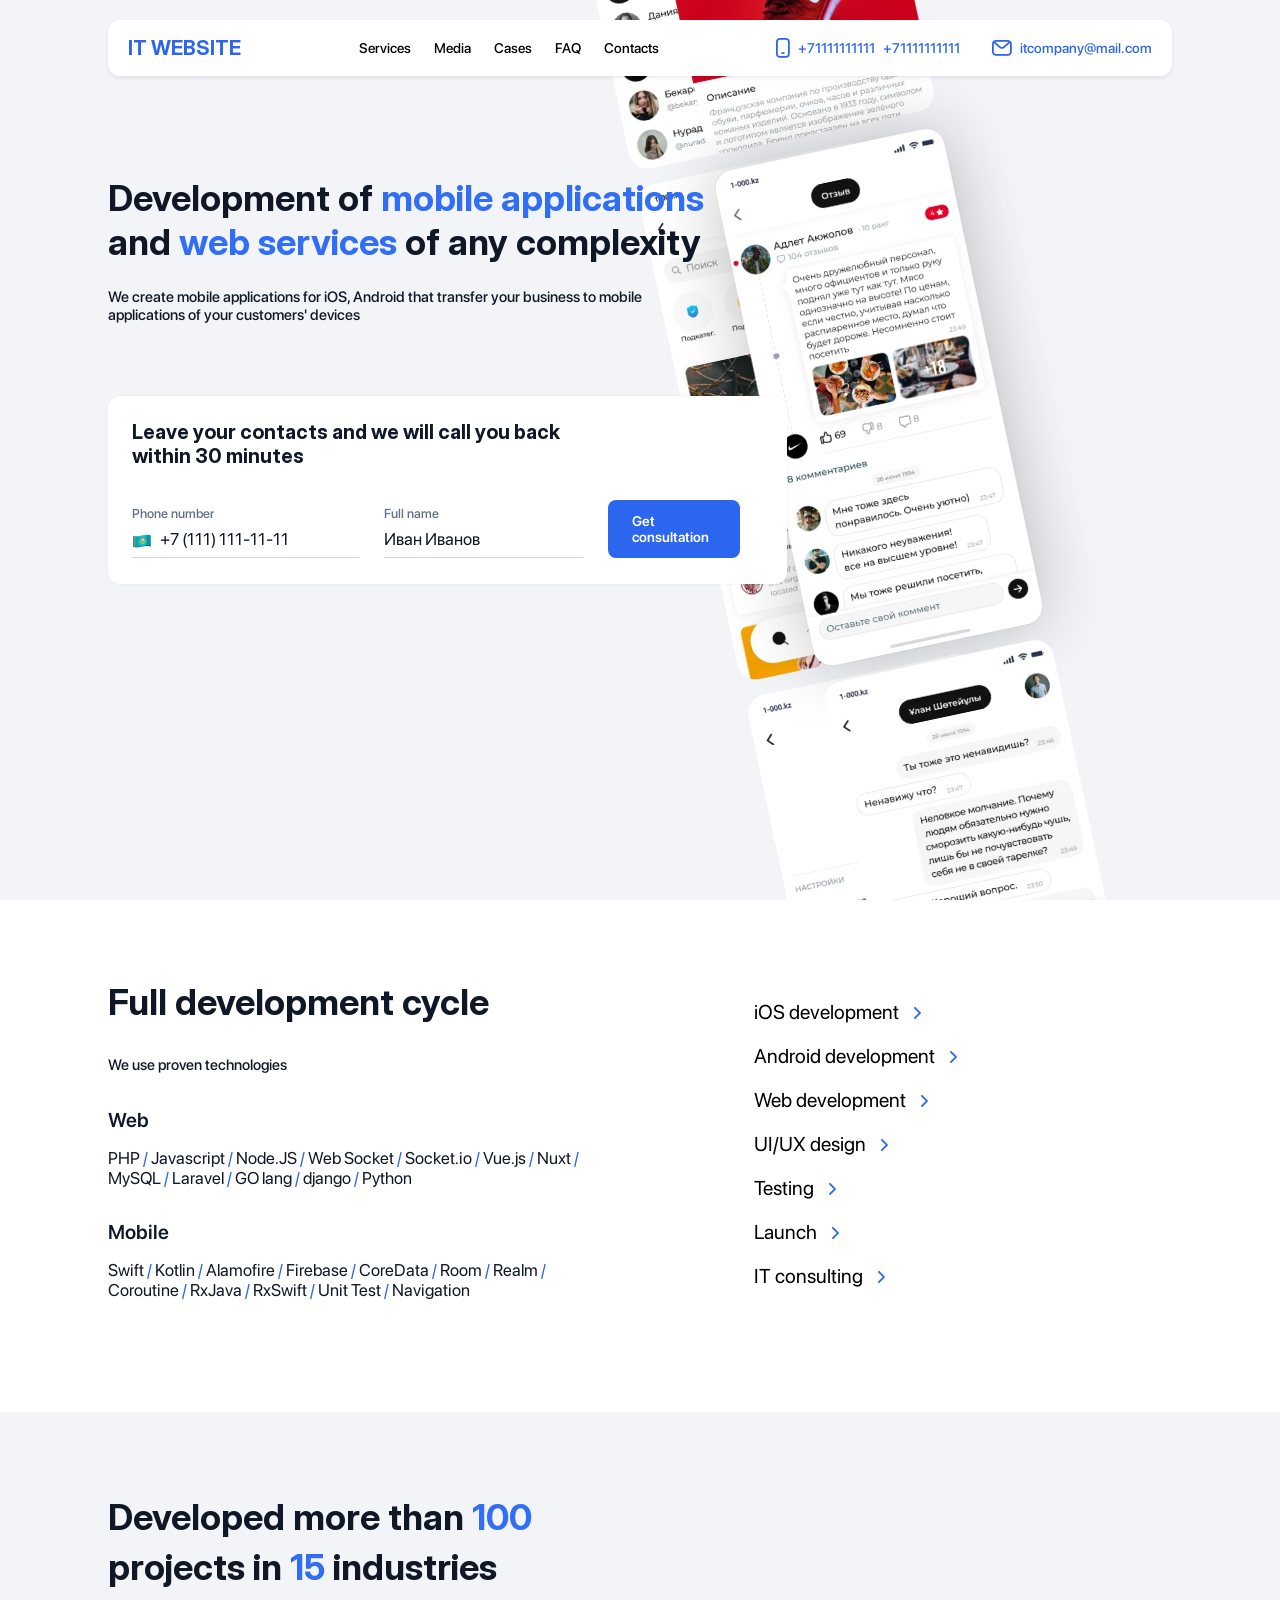
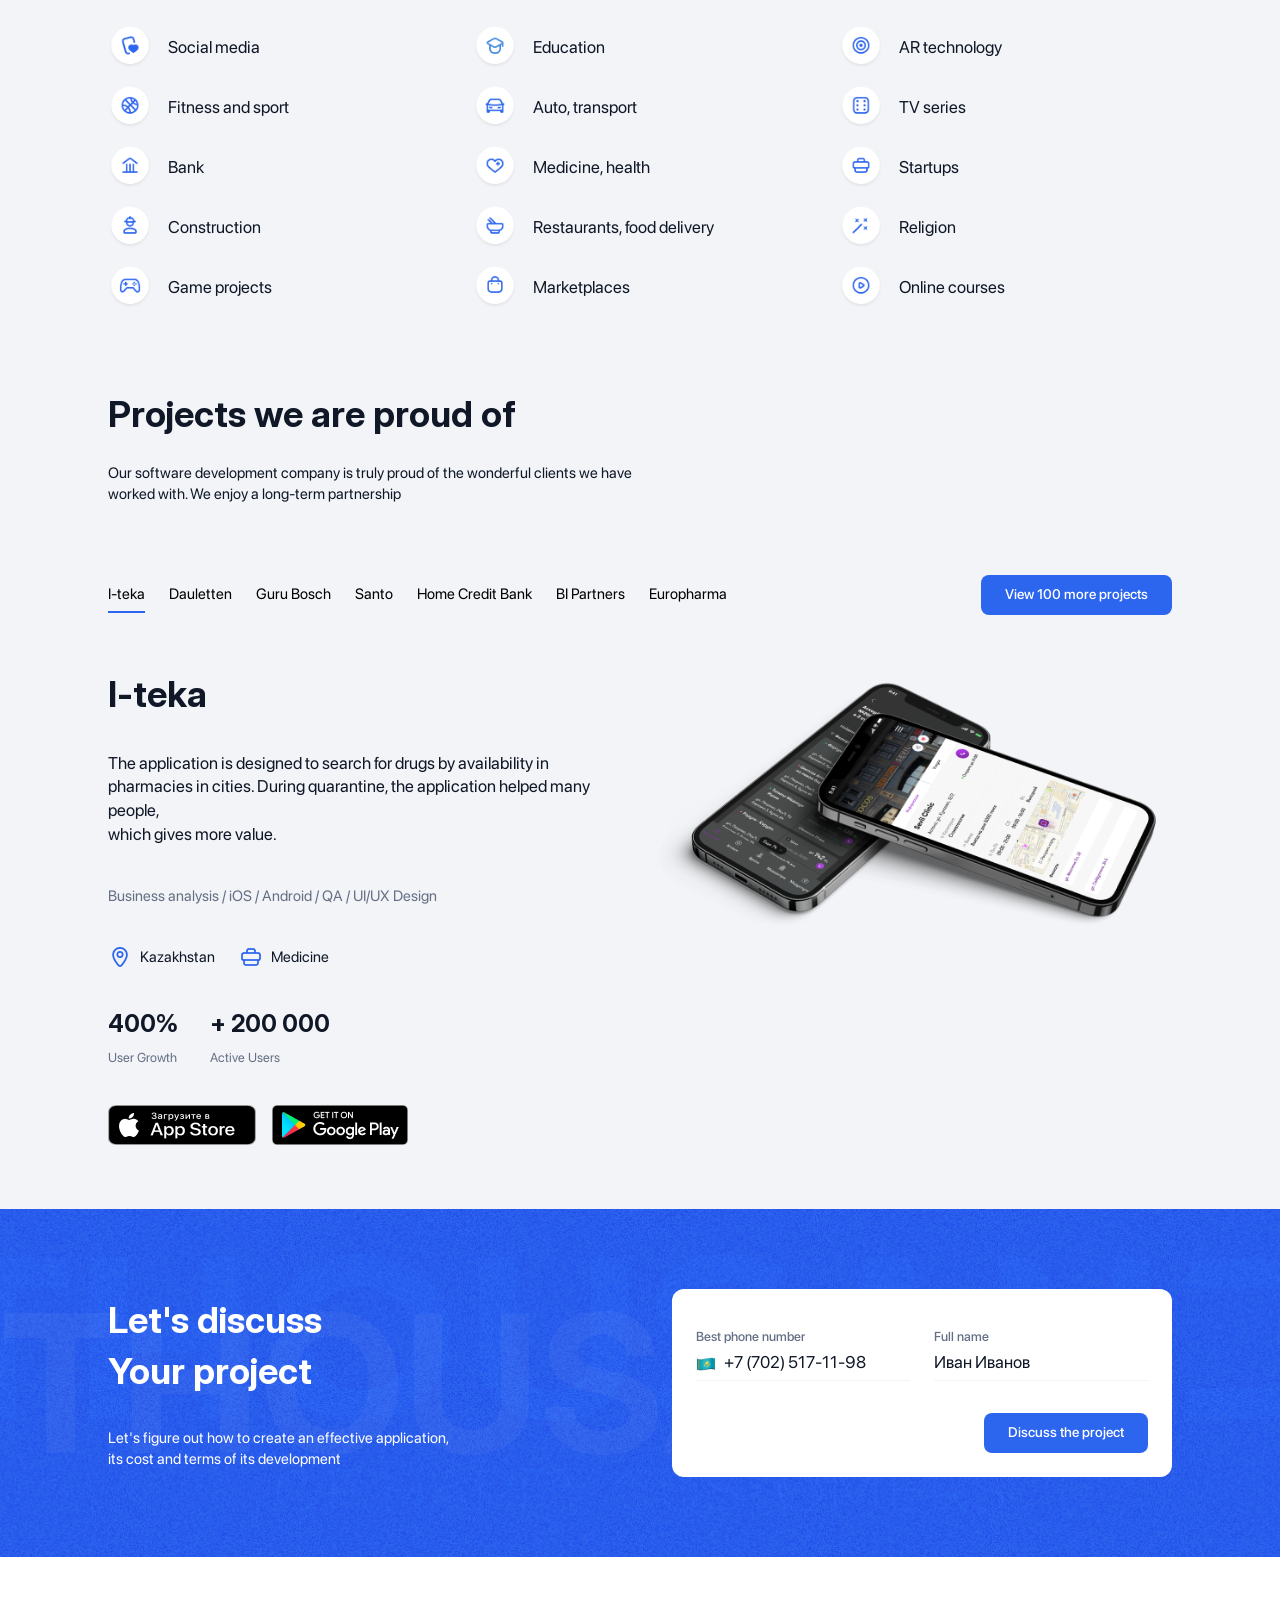
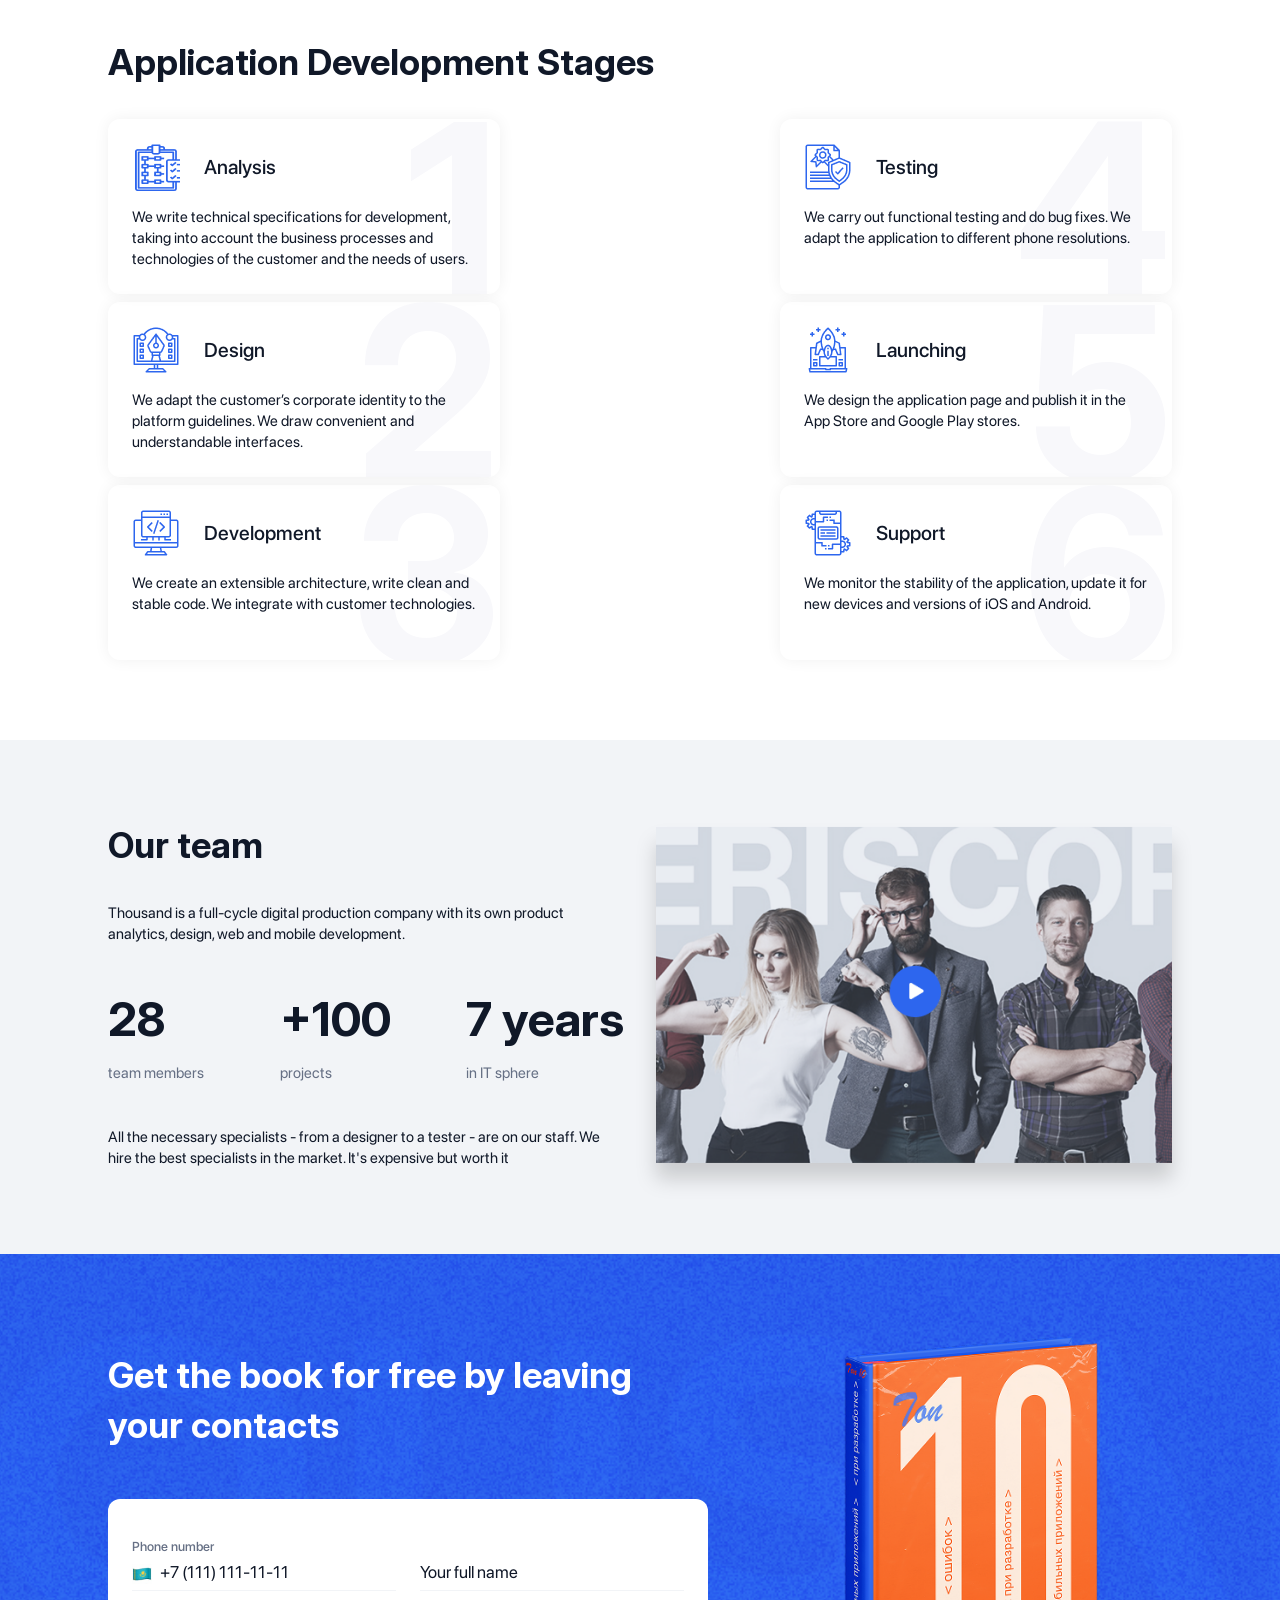
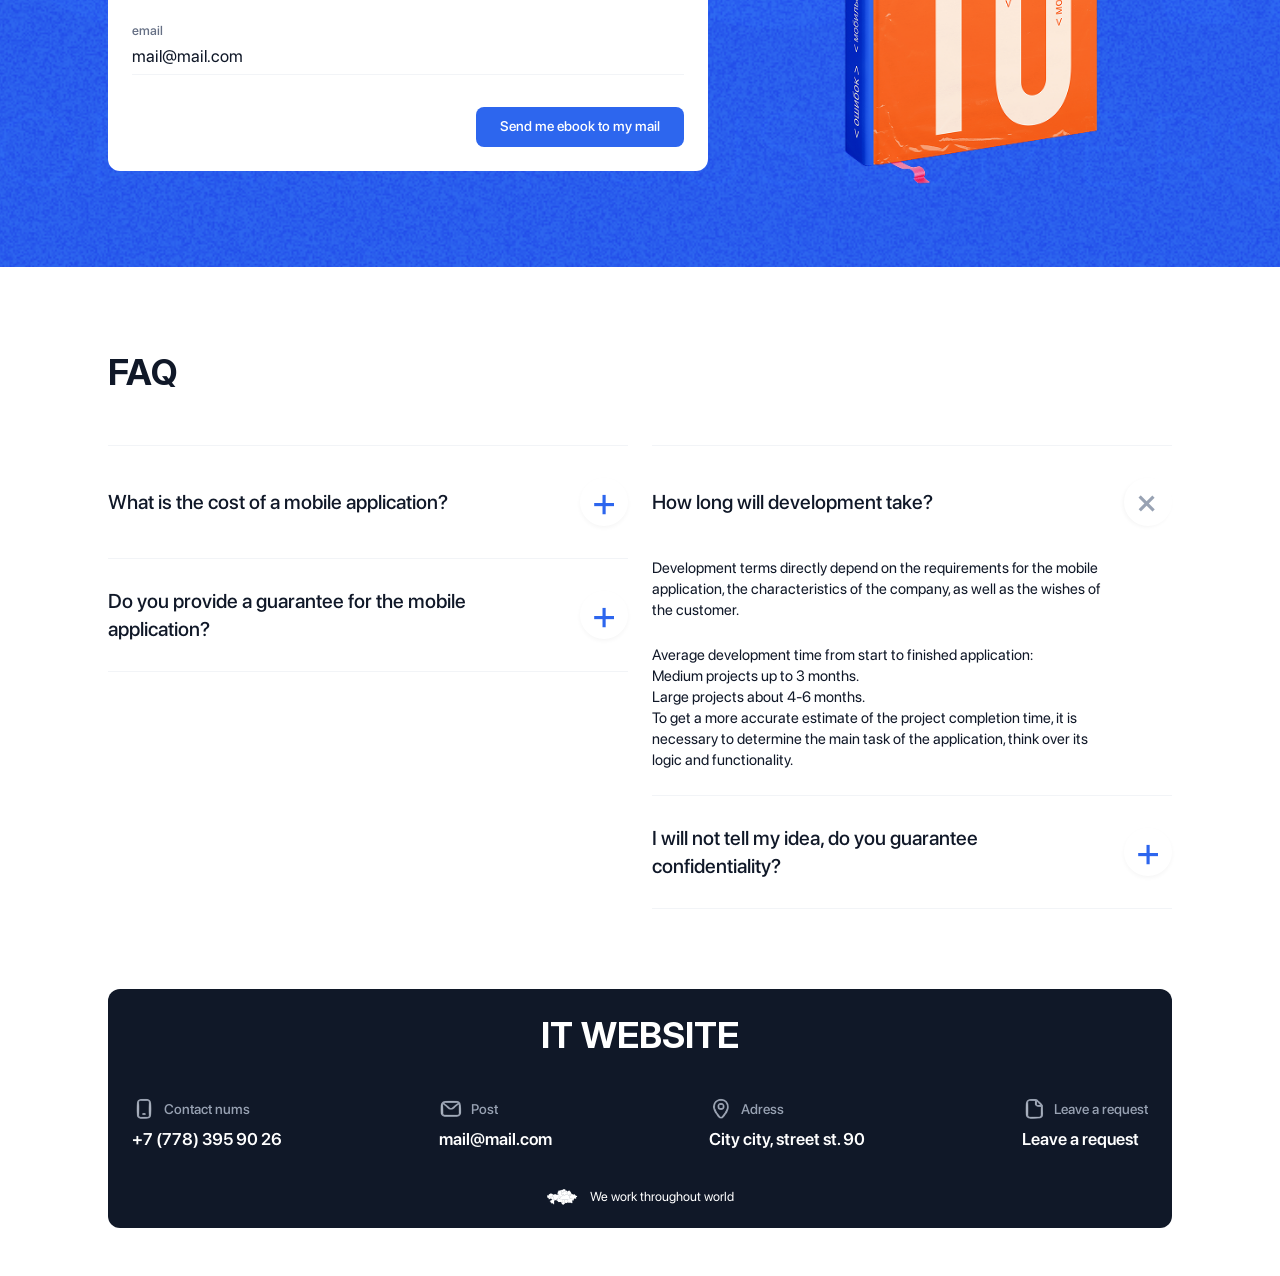
==== commit 674e2c4a: "1" ====
--- a/index.html
+++ b/index.html
@@ -4,7 +4,7 @@
     <meta charset="UTF-8">
     <meta name="viewport" content="width=device-width, initial-scale=1.0">
     <link rel="stylesheet" href="src/styles/style.css">
-    <title>IT WEBSITE — Mobile and web development</title>
+    <title>7 лабораторная</title>
 </head>
 <body id="Top">
     <header class="header">
--- a/src/styles/style.css
+++ b/src/styles/style.css
@@ -695,7 +695,7 @@
   }
 }
 .cycle_description {
-  font-family: "SF-Pro-SemiBold", sans-serif;
+  font-family: "SF-Pro-medium", sans-serif;
   font-size: 15px;
   margin: 32px 0 0 0;
 }
@@ -706,7 +706,7 @@
   }
 }
 .cycle_subdescription {
-  font-family: "SF-Pro-SemiBold", sans-serif;
+  font-family: "SF-Pro-Regular", sans-serif;
   font-size: 17px;
   margin: 16px 0 32px 0;
 }
